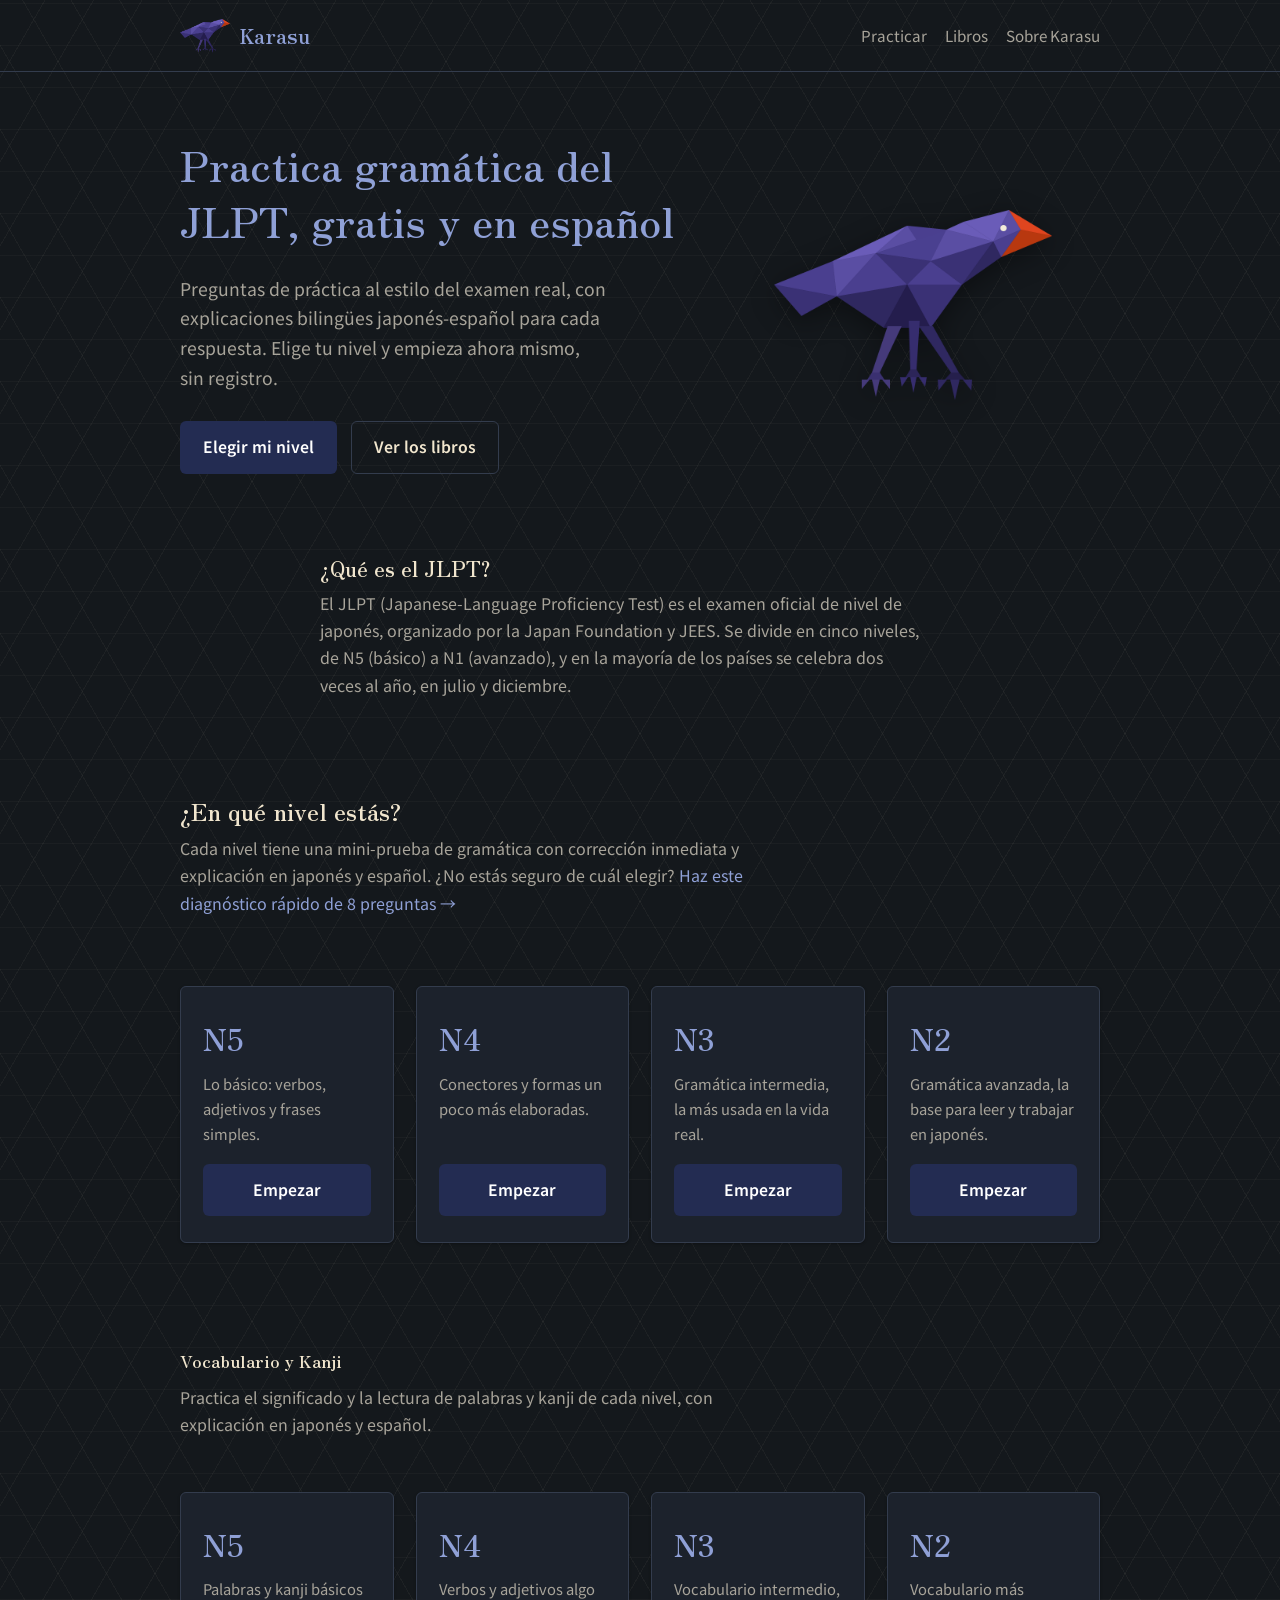
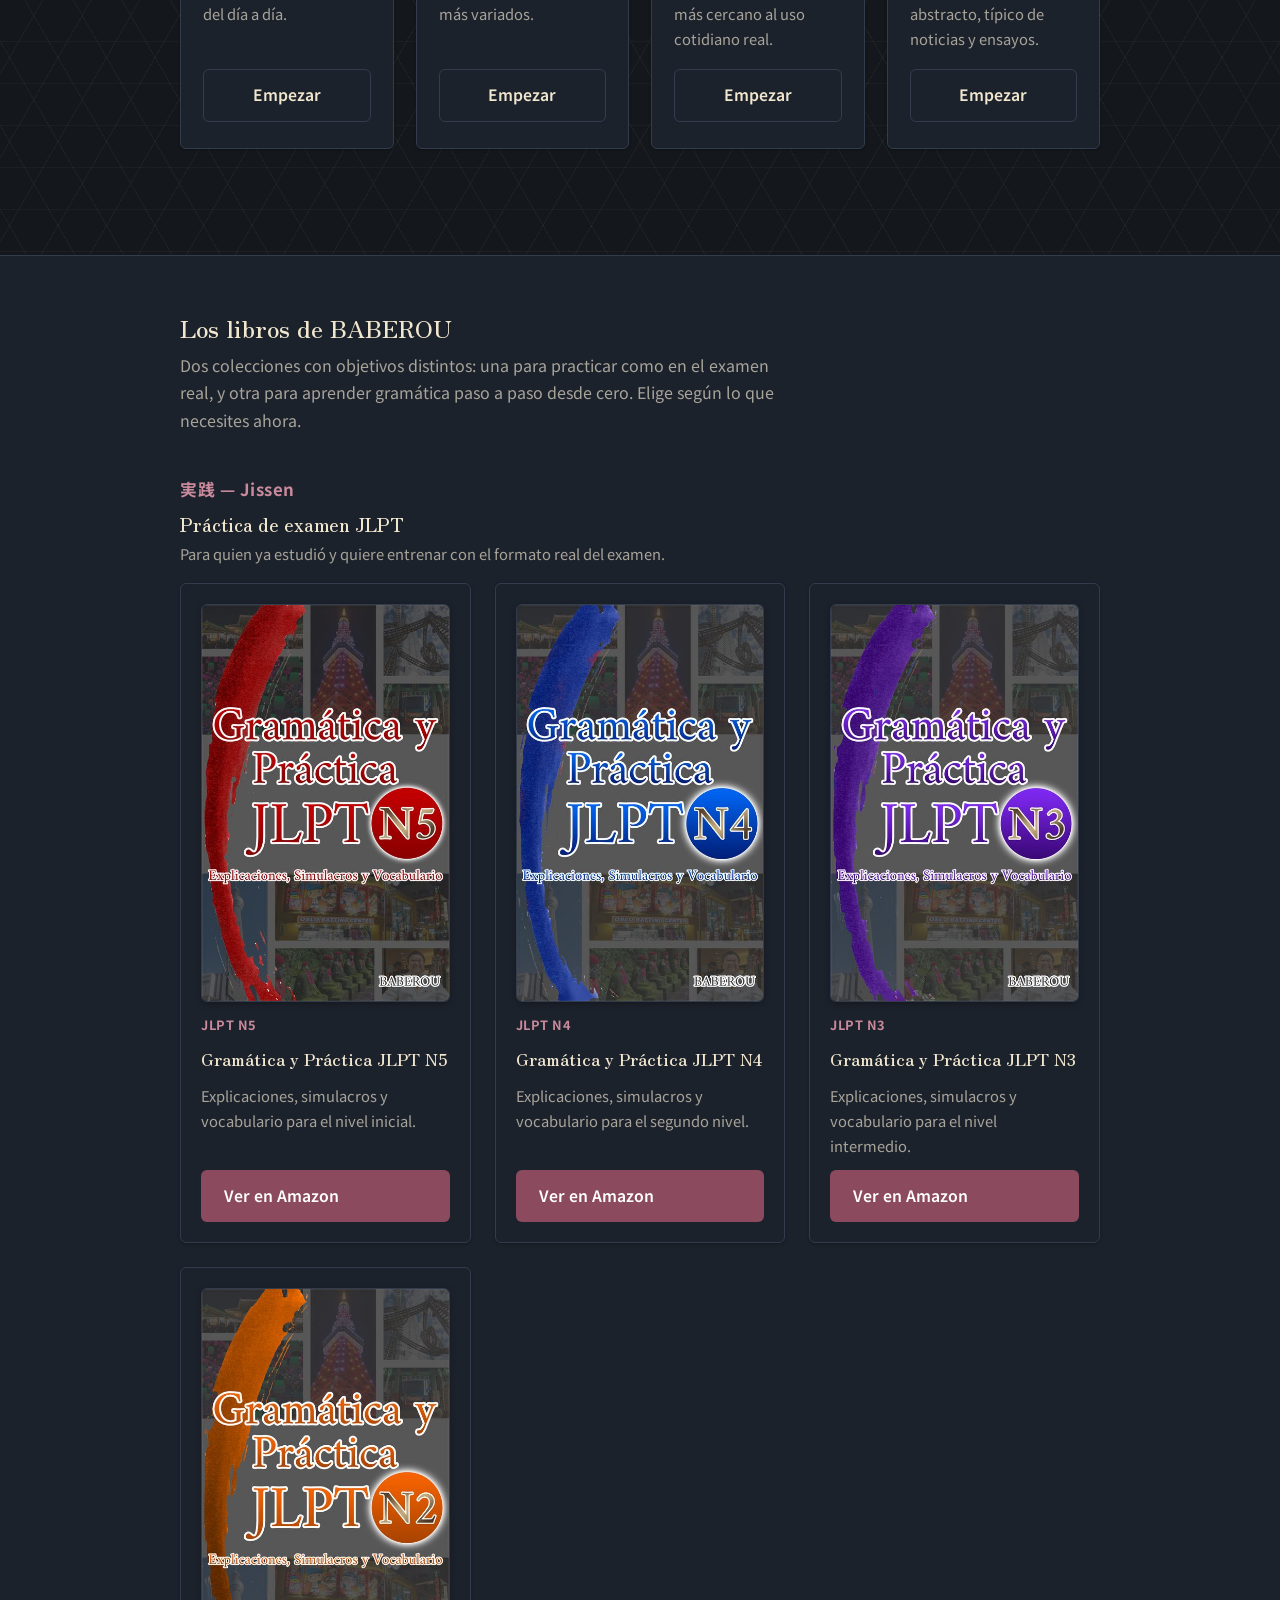
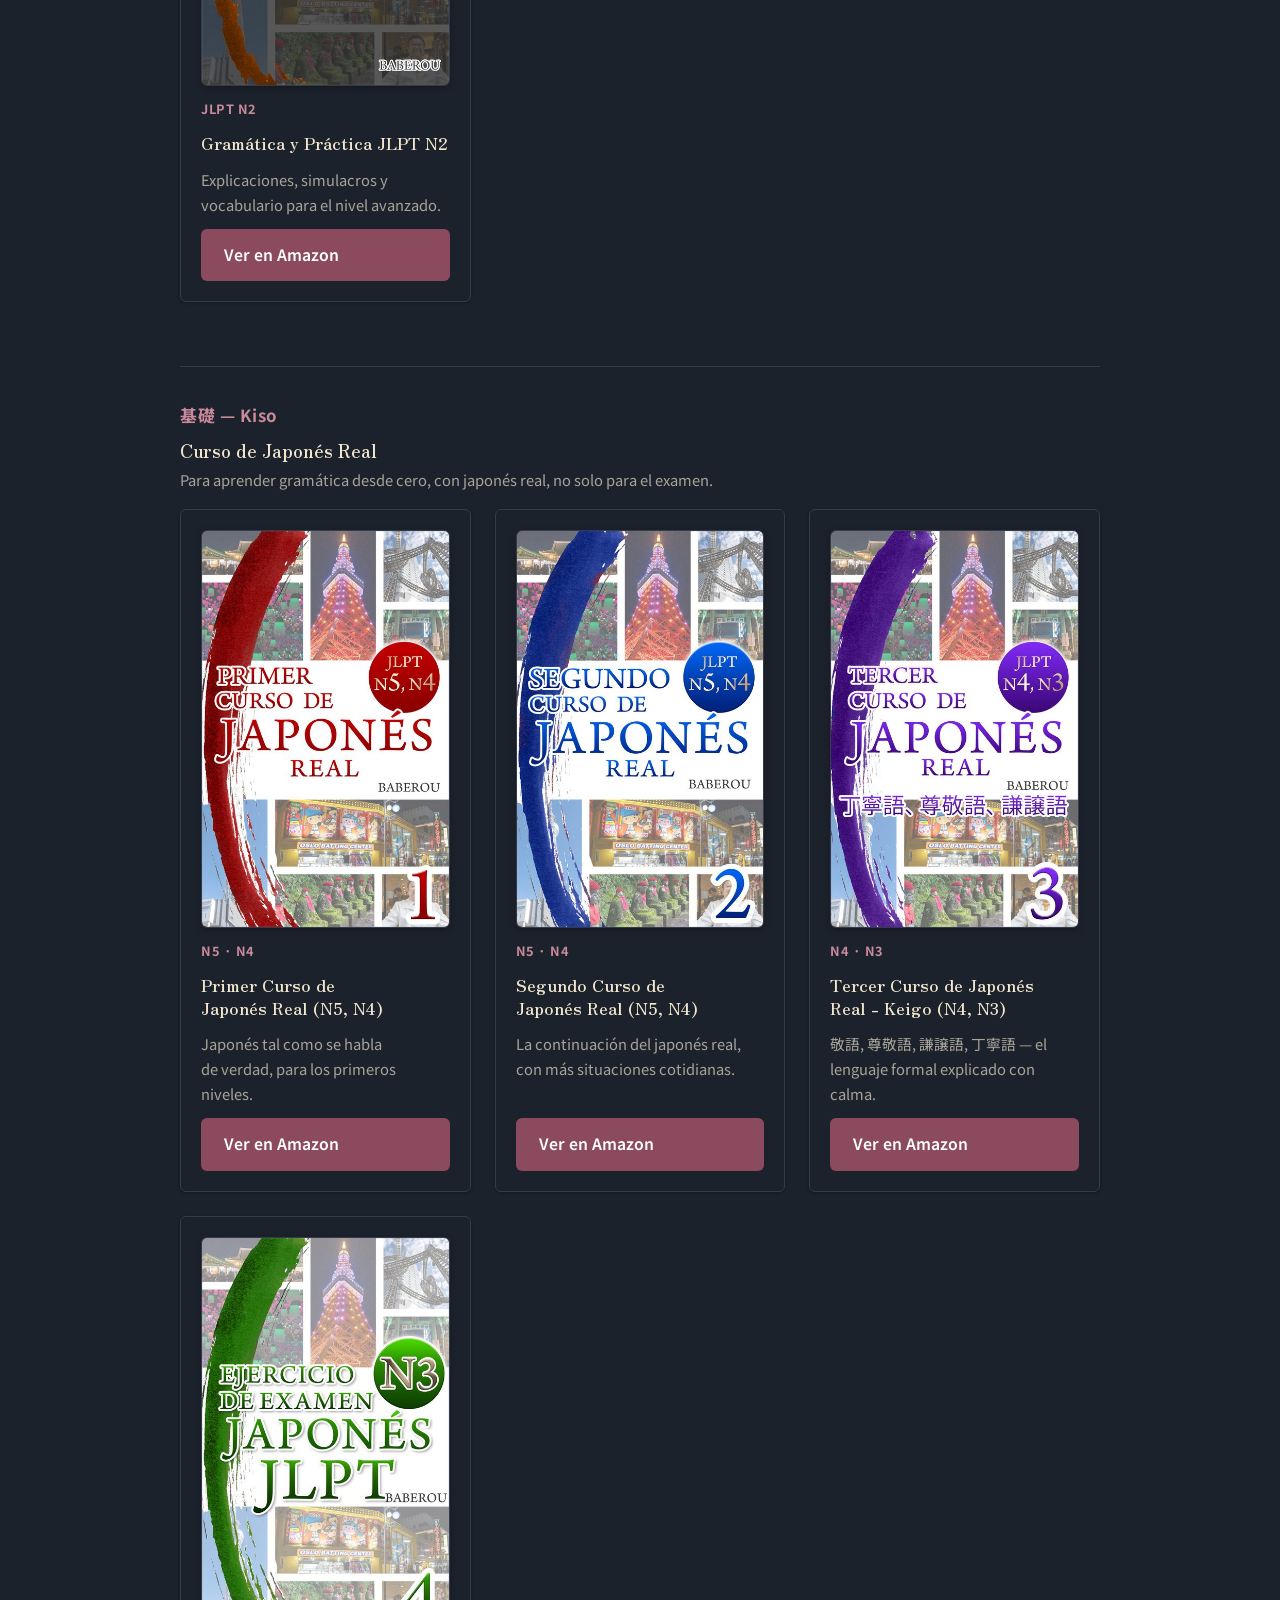
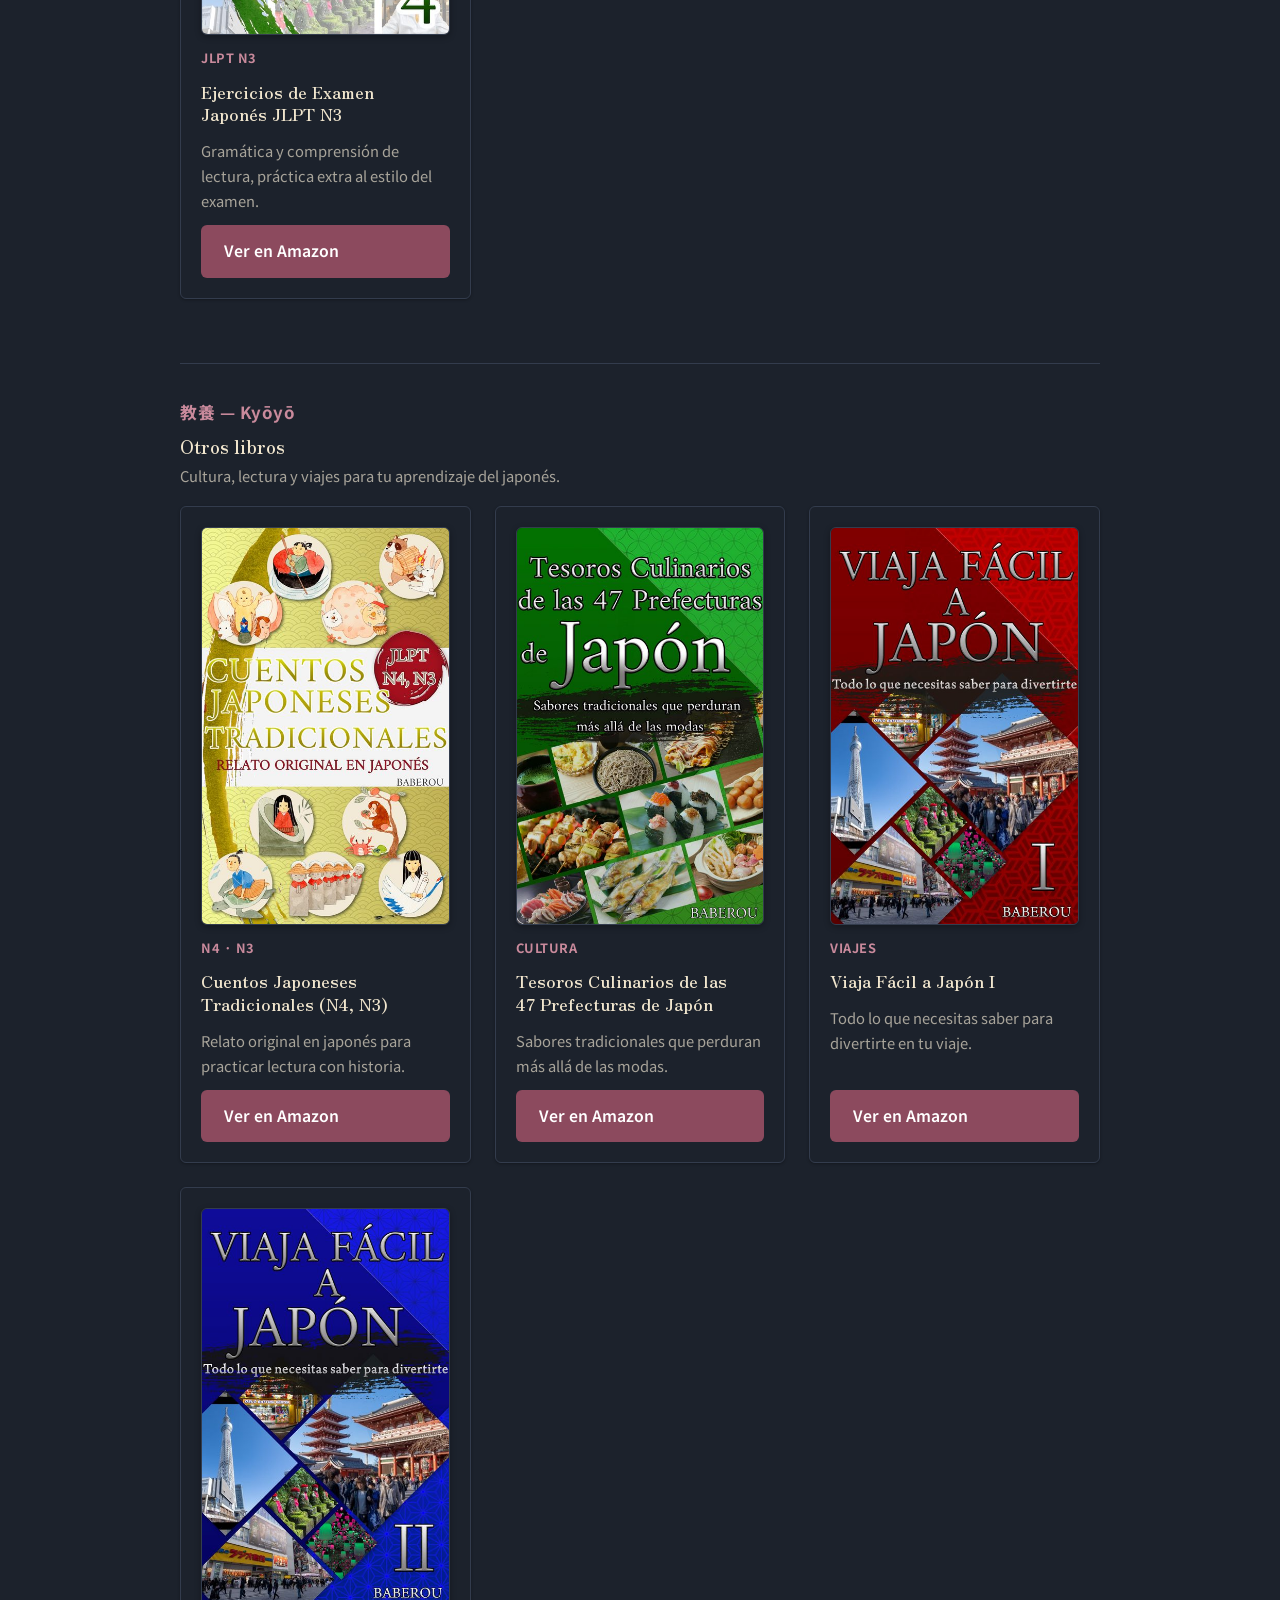
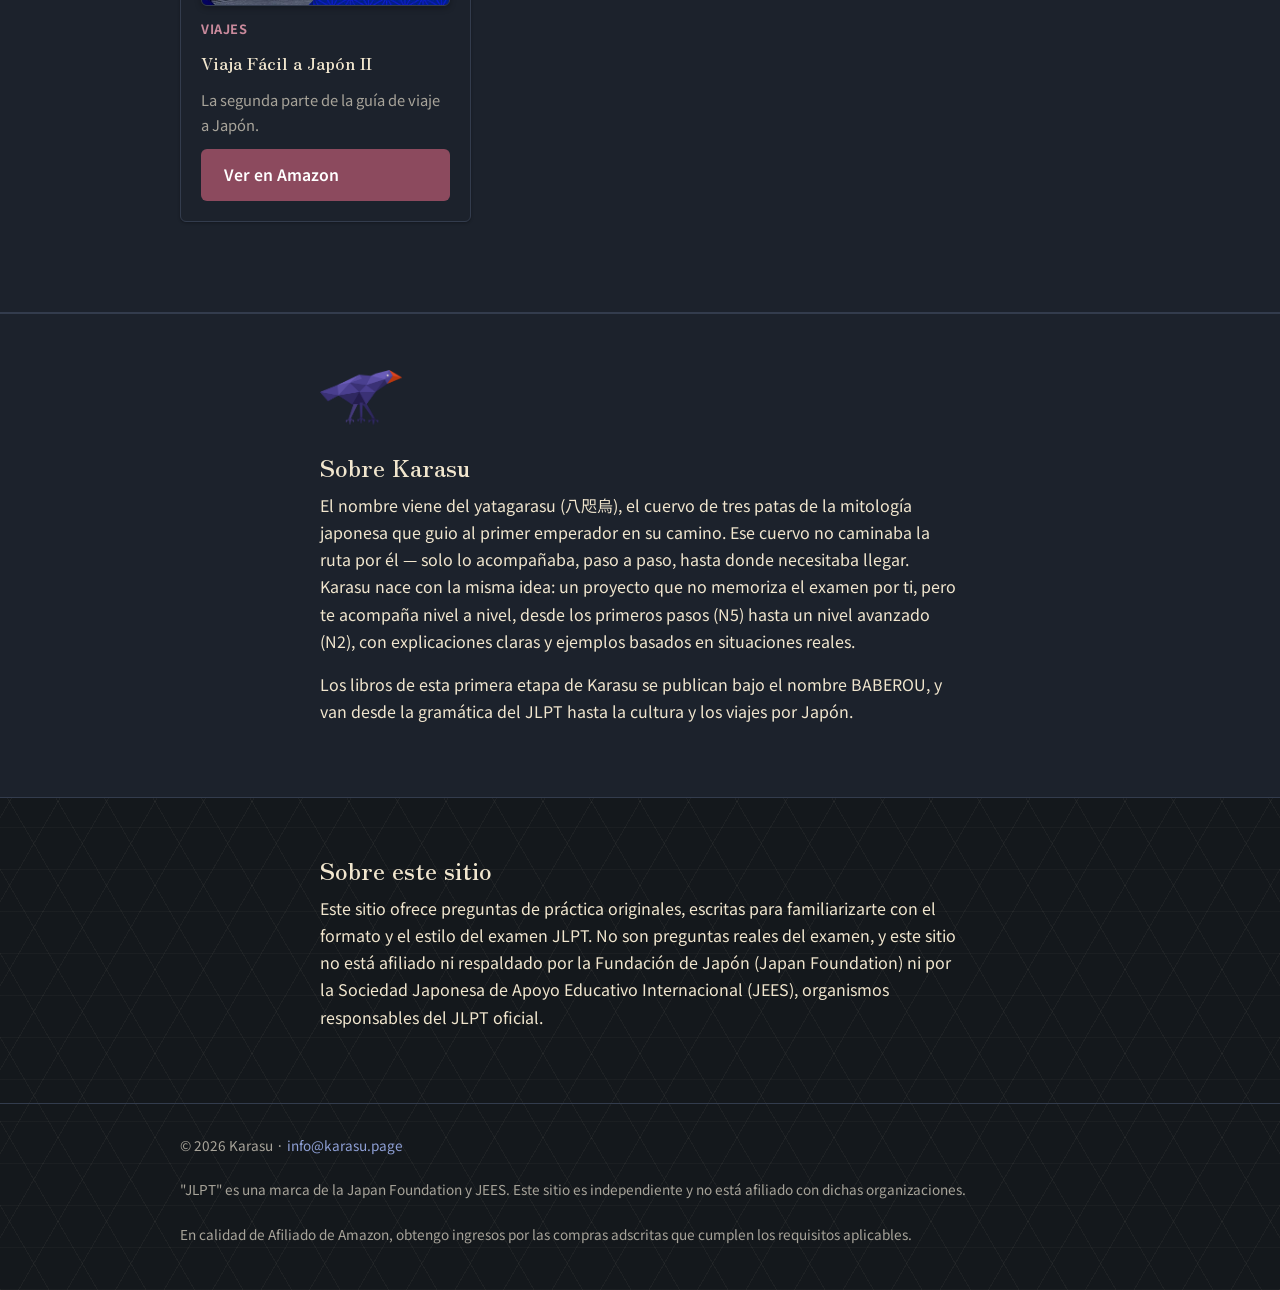
==== index.html @ 285ce7ae "Amazonアソシエイトの開示文をフッターに追加 Amazon Afiliados（スペイン）の運営規約で必須とされている、正式な 開示文言をそのままトップページ・クイズページのフッターに掲載。 実際" ====
<!DOCTYPE html>
<html lang="es">
<head>
<meta charset="UTF-8" />
<meta name="viewport" content="width=device-width, initial-scale=1.0" />
<title>Karasu — Practica JLPT en español</title>
<link rel="icon" type="image/png" href="assets/favicon.png" />
<link rel="apple-touch-icon" href="assets/apple-touch-icon.png" />
<link rel="manifest" href="site.webmanifest" />
<meta name="theme-color" content="#14181c" />
<meta name="description" content="Practica gratis para el JLPT N5, N4, N3 y N2 en español, con explicaciones bilingües japonés-español, y descubre los libros de gramática de BABEROU." />
<link rel="preconnect" href="https://fonts.googleapis.com" />
<link rel="preconnect" href="https://fonts.gstatic.com" crossorigin />
<link href="https://fonts.googleapis.com/css2?family=Zen+Old+Mincho:wght@600;700&family=Noto+Sans+JP:wght@400;500;700&display=swap" rel="stylesheet" />
<link rel="stylesheet" href="css/style.css" />
<link rel="canonical" href="https://karasu.page/" />

<!-- SNSでシェアされた時のプレビュー（OGP）。 -->
<meta property="og:type" content="website" />
<meta property="og:locale" content="es_ES" />
<meta property="og:title" content="Karasu — Practica gramática del JLPT gratis" />
<meta property="og:description" content="Preguntas de práctica del JLPT N5, N4, N3 y N2 en español, con explicaciones bilingües japonés-español." />
<meta property="og:image" content="https://karasu.page/assets/og-image.jpg" />
<meta property="og:url" content="https://karasu.page/" />
<meta name="twitter:card" content="summary_large_image" />
<meta name="twitter:title" content="Karasu — Practica gramática del JLPT gratis" />
<meta name="twitter:description" content="Preguntas de práctica del JLPT N5, N4, N3 y N2 en español, con explicaciones bilingües japonés-español." />
<meta name="twitter:image" content="https://karasu.page/assets/og-image.jpg" />

<!-- 構造化データ（JSON-LD） -->
<script type="application/ld+json">
{
  "@context": "https://schema.org",
  "@type": "WebSite",
  "name": "Karasu",
  "url": "https://karasu.page/",
  "description": "Practica gratis para el JLPT N5, N4, N3 y N2 en español, con explicaciones bilingües japonés-español."
}
</script>
<script type="application/ld+json">
{
  "@context": "https://schema.org",
  "@type": "FAQPage",
  "mainEntity": [
    {
      "@type": "Question",
      "name": "¿Qué es el JLPT?",
      "acceptedAnswer": {
        "@type": "Answer",
        "text": "El JLPT (Japanese-Language Proficiency Test) es el examen oficial de nivel de japonés, organizado por la Japan Foundation y JEES. Se divide en cinco niveles, de N5 (básico) a N1 (avanzado), y en la mayoría de los países se celebra dos veces al año, en julio y diciembre."
      }
    }
  ]
}
</script>
</head>
<body>

<noscript>
  <div style="background: var(--color-accent-soft); color: var(--color-ink); text-align: center; padding: 14px 20px;">
    Este sitio necesita JavaScript activado para mostrar los títulos de los libros, los enlaces a Amazon y las preguntas de práctica correctamente.
  </div>
</noscript>

<header class="site-header">
  <div class="wrap">
    <a class="brand" href="/">
      <img src="assets/logo.png" alt="" class="brand-logo" width="1420" height="968" />
      Karasu
    </a>
    <nav class="site-nav">
      <a href="#niveles">Practicar</a>
      <a href="#libros">Libros</a>
      <a href="#baberou">Sobre Karasu</a>
    </nav>
  </div>
</header>

<section class="hero">
  <div class="wrap hero-grid">
    <div class="hero-text">
      <h1>Practica gramática del JLPT, gratis y en español</h1>
      <p class="lead">
        Preguntas de práctica al estilo del examen real, con explicaciones
        bilingües japonés-español para cada respuesta. Elige tu nivel y
        empieza ahora mismo, sin registro.
      </p>
      <div class="hero-actions">
        <a class="btn btn-primary" href="#niveles">Elegir mi nivel</a>
        <a class="btn btn-outline" href="#libros">Ver los libros</a>
      </div>
    </div>
    <div class="hero-art">
      <img src="assets/logo.png" alt="Karasu" class="hero-logo" width="1420" height="968" />
    </div>
  </div>
</section>

<section id="jlpt-info" style="padding-block: 32px 40px;">
  <div class="wrap" style="max-width: 680px;">
    <h2 class="section-title" style="font-size: 1.3rem;">¿Qué es el JLPT?</h2>
    <p class="section-sub" style="margin-bottom: 0;">
      El JLPT (Japanese-Language Proficiency Test) es el examen oficial de
      nivel de japonés, organizado por la Japan Foundation y JEES. Se
      divide en cinco niveles, de N5 (básico) a N1 (avanzado), y en la
      mayoría de los países se celebra dos veces al año, en julio y
      diciembre.
    </p>
  </div>
</section>

<section id="niveles">
  <div class="wrap">
    <h2 class="section-title">¿En qué nivel estás?</h2>
    <p class="section-sub">
      Cada nivel tiene una mini-prueba de gramática con corrección
      inmediata y explicación en japonés y español.
      ¿No estás seguro de cuál elegir?
      <a href="/quiz?placement=1">Haz este diagnóstico rápido de 8 preguntas →</a>
    </p>
    <div class="level-grid">
      <div class="level-card">
        <span class="level-tag">N5</span>
        <p>Lo básico: verbos, adjetivos y frases simples.</p>
        <p class="level-best" data-level-best="n5" hidden></p>
        <a class="btn btn-primary btn-block" href="/quiz?level=n5">Empezar</a>
      </div>
      <div class="level-card">
        <span class="level-tag">N4</span>
        <p>Conectores y formas un poco más elaboradas.</p>
        <p class="level-best" data-level-best="n4" hidden></p>
        <a class="btn btn-primary btn-block" href="/quiz?level=n4">Empezar</a>
      </div>
      <div class="level-card">
        <span class="level-tag">N3</span>
        <p>Gramática intermedia, la más usada en la vida real.</p>
        <p class="level-best" data-level-best="n3" hidden></p>
        <a class="btn btn-primary btn-block" href="/quiz?level=n3">Empezar</a>
      </div>
      <div class="level-card">
        <span class="level-tag">N2</span>
        <p>Gramática avanzada, la base para leer y trabajar en japonés.</p>
        <p class="level-best" data-level-best="n2" hidden></p>
        <a class="btn btn-primary btn-block" href="/quiz?level=n2">Empezar</a>
      </div>
    </div>

    <h3 style="margin-top: 56px; font-size: 1.1rem;">Vocabulario y Kanji</h3>
    <p class="section-sub" style="margin-bottom: 1.6em;">
      Practica el significado y la lectura de palabras y kanji de cada
      nivel, con explicación en japonés y español.
    </p>
    <div class="level-grid">
      <div class="level-card">
        <span class="level-tag">N5</span>
        <p>Palabras y kanji básicos del día a día.</p>
        <p class="level-best" data-level-best="n5-vocab" hidden></p>
        <a class="btn btn-outline btn-block" href="/quiz?level=n5&type=vocab">Empezar</a>
      </div>
      <div class="level-card">
        <span class="level-tag">N4</span>
        <p>Verbos y adjetivos algo más variados.</p>
        <p class="level-best" data-level-best="n4-vocab" hidden></p>
        <a class="btn btn-outline btn-block" href="/quiz?level=n4&type=vocab">Empezar</a>
      </div>
      <div class="level-card">
        <span class="level-tag">N3</span>
        <p>Vocabulario intermedio, más cercano al uso cotidiano real.</p>
        <p class="level-best" data-level-best="n3-vocab" hidden></p>
        <a class="btn btn-outline btn-block" href="/quiz?level=n3&type=vocab">Empezar</a>
      </div>
      <div class="level-card">
        <span class="level-tag">N2</span>
        <p>Vocabulario más abstracto, típico de noticias y ensayos.</p>
        <p class="level-best" data-level-best="n2-vocab" hidden></p>
        <a class="btn btn-outline btn-block" href="/quiz?level=n2&type=vocab">Empezar</a>
      </div>
    </div>
  </div>
</section>

<section id="libros" style="background: var(--color-surface); border-top: 1px solid var(--color-border); border-bottom: 1px solid var(--color-border);">
  <div class="wrap">
    <h2 class="section-title">Los libros de BABEROU</h2>
    <p class="section-sub">
      Dos colecciones con objetivos distintos: una para practicar como en
      el examen real, y otra para aprender gramática paso a paso desde
      cero. Elige según lo que necesites ahora.
    </p>

    <div class="book-category">
      <span class="book-category-eyebrow"><span lang="ja">実践</span> — Jissen</span>
      <h3 class="book-category-title">Práctica de examen JLPT</h3>
      <p class="book-category-sub">
        Para quien ya estudió y quiere entrenar con el formato real del
        examen.
      </p>
      <div class="book-grid">

        <article class="book-card">
          <img class="book-cover" loading="lazy" src="assets/covers/n5.jpg" alt="" />
          <span class="book-level">JLPT N5</span>
          <h3 data-book-title="n5"></h3>
          <p>Explicaciones, simulacros y vocabulario para el nivel inicial.</p>
          <a class="btn btn-accent" data-book="n5" href="#">Ver en Amazon</a>
        </article>

        <article class="book-card">
          <img class="book-cover" loading="lazy" src="assets/covers/n4.jpg" alt="" />
          <span class="book-level">JLPT N4</span>
          <h3 data-book-title="n4"></h3>
          <p>Explicaciones, simulacros y vocabulario para el segundo nivel.</p>
          <a class="btn btn-accent" data-book="n4" href="#">Ver en Amazon</a>
        </article>

        <article class="book-card">
          <img class="book-cover" loading="lazy" src="assets/covers/n3.jpg" alt="" />
          <span class="book-level">JLPT N3</span>
          <h3 data-book-title="n3"></h3>
          <p>Explicaciones, simulacros y vocabulario para el nivel intermedio.</p>
          <a class="btn btn-accent" data-book="n3" href="#">Ver en Amazon</a>
        </article>

        <article class="book-card">
          <img class="book-cover" loading="lazy" src="assets/covers/n2.jpg" alt="" />
          <span class="book-level">JLPT N2</span>
          <h3 data-book-title="n2"></h3>
          <p>Explicaciones, simulacros y vocabulario para el nivel avanzado.</p>
          <a class="btn btn-accent" data-book="n2" href="#">Ver en Amazon</a>
        </article>

      </div>
    </div>

    <div class="book-category">
      <span class="book-category-eyebrow"><span lang="ja">基礎</span> — Kiso</span>
      <h3 class="book-category-title">Curso de Japonés Real</h3>
      <p class="book-category-sub">
        Para aprender gramática desde cero, con japonés real, no&nbsp;solo
        para el examen.
      </p>
      <div class="book-grid">

        <article class="book-card">
          <img class="book-cover" loading="lazy" src="assets/covers/curso1.jpg" alt="" />
          <span class="book-level">N5 · N4</span>
          <h3 data-book-title="curso1"></h3>
          <p>Japonés tal&nbsp;como se habla de&nbsp;verdad, para los primeros niveles.</p>
          <a class="btn btn-accent" data-book="curso1" href="#">Ver en Amazon</a>
        </article>

        <article class="book-card">
          <img class="book-cover" loading="lazy" src="assets/covers/curso2.jpg" alt="" />
          <span class="book-level">N5 · N4</span>
          <h3 data-book-title="curso2"></h3>
          <p>La continuación del japonés real, con más situaciones cotidianas.</p>
          <a class="btn btn-accent" data-book="curso2" href="#">Ver en Amazon</a>
        </article>

        <article class="book-card">
          <img class="book-cover" loading="lazy" src="assets/covers/curso3.jpg" alt="" />
          <span class="book-level">N4 · N3</span>
          <h3 data-book-title="curso3"></h3>
          <p><span lang="ja">敬語, 尊敬語, 謙譲語, 丁寧語</span> — el lenguaje formal explicado con calma.</p>
          <a class="btn btn-accent" data-book="curso3" href="#">Ver en Amazon</a>
        </article>

        <article class="book-card">
          <img class="book-cover" loading="lazy" src="assets/covers/ejercicios_n3.jpg" alt="" />
          <span class="book-level">JLPT N3</span>
          <h3 data-book-title="ejercicios_n3"></h3>
          <p>Gramática y comprensión de lectura, práctica extra al estilo del examen.</p>
          <a class="btn btn-accent" data-book="ejercicios_n3" href="#">Ver en Amazon</a>
        </article>

      </div>
    </div>

    <div class="book-category">
      <span class="book-category-eyebrow"><span lang="ja">教養</span> — Kyōyō</span>
      <h3 class="book-category-title">Otros libros</h3>
      <p class="book-category-sub">
        Cultura, lectura y viajes para tu aprendizaje del japonés.
      </p>
      <div class="book-grid">

        <article class="book-card">
          <img class="book-cover" loading="lazy" src="assets/covers/cuentos.jpg" alt="" />
          <span class="book-level">N4 · N3</span>
          <h3 data-book-title="cuentos"></h3>
          <p>Relato original en japonés para practicar lectura con historia.</p>
          <a class="btn btn-accent" data-book="cuentos" href="#">Ver en Amazon</a>
        </article>

        <article class="book-card">
          <img class="book-cover" loading="lazy" src="assets/covers/culinaria.jpg" alt="" />
          <span class="book-level">Cultura</span>
          <h3 data-book-title="culinaria"></h3>
          <p>Sabores tradicionales que perduran más&nbsp;allá&nbsp;de las modas.</p>
          <a class="btn btn-accent" data-book="culinaria" href="#">Ver en Amazon</a>
        </article>

        <article class="book-card">
          <img class="book-cover" loading="lazy" src="assets/covers/viaja1.jpg" alt="" />
          <span class="book-level">Viajes</span>
          <h3 data-book-title="viaja1"></h3>
          <p>Todo lo que necesitas saber para divertirte en tu viaje.</p>
          <a class="btn btn-accent" data-book="viaja1" href="#">Ver en Amazon</a>
        </article>

        <article class="book-card">
          <img class="book-cover" loading="lazy" src="assets/covers/viaja2.jpg" alt="" />
          <span class="book-level">Viajes</span>
          <h3 data-book-title="viaja2"></h3>
          <p>La segunda parte de la guía de viaje a Japón.</p>
          <a class="btn btn-accent" data-book="viaja2" href="#">Ver en Amazon</a>
        </article>

      </div>
    </div>

  </div>
</section>

<section id="baberou" style="background: var(--color-surface); border-top: 1px solid var(--color-border); border-bottom: 1px solid var(--color-border);">
  <div class="wrap" style="max-width: 680px;">
    <img src="assets/logo.png" alt="" width="1420" height="968" style="height: 56px; width: auto; margin-bottom: 18px;" />
    <h2 class="section-title">Sobre Karasu</h2>
    <p>
      El nombre viene del yatagarasu (<span lang="ja">八咫烏</span>), el cuervo de tres patas de
      la mitología japonesa que guio al primer emperador en su camino.
      Ese cuervo no caminaba la ruta por él — solo lo acompañaba, paso a
      paso, hasta donde necesitaba llegar. Karasu nace con la misma idea:
      un proyecto que no memoriza el examen por ti, pero te acompaña
      nivel a nivel, desde los primeros pasos (N5) hasta un nivel
      avanzado (N2), con explicaciones claras y ejemplos basados en
      situaciones reales.
    </p>
    <p>
      Los libros de esta primera etapa de Karasu se publican bajo el
      nombre BABEROU, y van desde la gramática del JLPT hasta la
      cultura y los viajes por Japón.
    </p>
  </div>
</section>

<section id="sobre">
  <div class="wrap" style="max-width: 680px;">
    <h2 class="section-title">Sobre este sitio</h2>
    <p>
      Este sitio ofrece preguntas de práctica originales, escritas para
      familiarizarte con el formato y el estilo del examen JLPT. No son
      preguntas reales del examen, y este sitio no está afiliado ni
      respaldado por la Fundación de Japón (Japan Foundation) ni por la
      Sociedad Japonesa de Apoyo Educativo Internacional (JEES), organismos
      responsables del JLPT oficial.
    </p>
  </div>
</section>

<footer class="site-footer">
  <div class="wrap">
    <p>© <span id="year"></span> Karasu · <a href="mailto:info@karasu.page">info@karasu.page</a></p>
    <p>
      "JLPT" es una marca de la Japan Foundation y JEES. Este sitio es
      independiente y no está afiliado con dichas organizaciones.
    </p>
    <p>
      En calidad de Afiliado de Amazon, obtengo ingresos por las compras
      adscritas que cumplen los requisitos aplicables.
    </p>
  </div>
</footer>

<script src="js/amazon-links.js"></script>
<script src="js/progress.js"></script>
<script>
  document.getElementById("year").textContent = new Date().getFullYear();
</script>
<!-- Cloudflare Web Analytics -->
<script type="module" src="https://static.cloudflareinsights.com/beacon.min.js" data-cf-beacon='{"token": "62372531ec18437da19a956475157b62"}'></script>
<!-- End Cloudflare Web Analytics -->
</body>
</html>
---- css/style.css ----
/* ==========================================================================
   トークン（色・フォント・余白）
   ここの値を変えるだけで、サイト全体の見た目を調整できます。
   ========================================================================== */
/*
 * 配色のテーマ：日本の伝統色
 * 「暗い背景＋鮮やかな一色」というAI生成デザインでよくあるパターンを
 * 避けるため、実在する日本の伝統色の色調をそのまま使う。
 * - 鴉羽色（からすばいろ）：カラスの羽のような、緑や紫の光沢を帯びた黒 → 背景
 * - 勝色（かちいろ）：藍染めの中でも特に濃く、武士に好まれた深い紺色 → 構造色
 * - 蘇葉色／紫蘇色（しそいろ）：紫蘇の葉のような、渋みのある赤紫 → アクセント
 * - 生成り色（きなりいろ）：染めていない木綿のような、自然な生成りの白 → 文字色
 * 派手な単色のポップではなく、渋く落ち着いたトーン同士の組み合わせにする。
 */
:root {
  --color-ink: #f1e6ce;
  --color-ink-soft: #a8a49a;
  --color-bg: #14181c;
  --color-surface: #1c222c;
  --color-surface-soft: #232a38;
  --color-border: #333c4d;
  --color-primary: #8fa0d6;
  --color-primary-soft: #aab8e0;
  --color-primary-strong: #232c52;
  --color-accent: #c98a9c;
  --color-accent-soft: #3a2530;
  --color-accent-strong: #8c4a5e;
  --color-success: #5ecf8f;
  --color-success-bg: #123424;
  --color-danger: #ef7a68;
  --color-danger-bg: #38201c;

  --font-display: "Zen Old Mincho", "Noto Serif JP", serif;
  --font-body: "Noto Sans JP", -apple-system, BlinkMacSystemFont, "Segoe UI",
    Helvetica, Arial, sans-serif;

  /* 角丸を大きくして影で浮かせる「モダンSaaS」風のカードにせず、
     和紙・本のページのような、フラットで角の締まった質感にする。 */
  --radius: 6px;
  --shadow-card: 0 1px 3px rgba(0, 0, 0, 0.3);
  --max-width: 960px;
}

* {
  box-sizing: border-box;
}

body {
  margin: 0;
  background-color: var(--color-bg);
  /* 麻の葉（あさのは）模様：3方向の平行線を重ねて三角形の格子を作る、
     和柄の中でも代表的な幾何学模様。ごく薄く入れて、単色のっぺりした
     背景にならないようにする。 */
  background-image:
    repeating-linear-gradient(60deg, rgba(241, 230, 206, 0.045) 0 1px, transparent 1px 42px),
    repeating-linear-gradient(-60deg, rgba(241, 230, 206, 0.045) 0 1px, transparent 1px 42px),
    repeating-linear-gradient(0deg, rgba(241, 230, 206, 0.03) 0 1px, transparent 1px 42px);
  color: var(--color-ink);
  font-family: var(--font-body);
  line-height: 1.7;
  -webkit-font-smoothing: antialiased;
}

h1, h2, h3 {
  font-family: var(--font-display);
  font-weight: 600;
  line-height: 1.35;
  text-wrap: balance;
  margin: 0 0 0.6em;
}

p {
  margin: 0 0 1em;
}

a {
  color: var(--color-primary);
  text-decoration: none;
}
a:hover {
  text-decoration: underline;
}

img {
  max-width: 100%;
}

.wrap {
  max-width: var(--max-width);
  margin: 0 auto;
  padding: 0 20px;
}

/* ----- ヘッダー ----- */
.site-header {
  border-bottom: 1px solid var(--color-border);
  padding-block: 18px;
}
.site-header .wrap {
  display: flex;
  align-items: center;
  justify-content: space-between;
  gap: 16px;
  flex-wrap: wrap;
}
.brand {
  display: inline-flex;
  align-items: center;
  gap: 10px;
  font-family: var(--font-display);
  font-size: 1.3rem;
  font-weight: 700;
  color: var(--color-primary);
}
.brand-logo {
  height: 34px;
  width: auto;
  display: block;
}
.site-nav {
  display: flex;
  gap: 18px;
  flex-wrap: wrap;
  font-size: 0.95rem;
}
.site-nav a {
  color: var(--color-ink-soft);
}

/* ----- ヒーロー ----- */
.hero {
  padding-block: 64px 48px;
}
.hero-grid {
  display: grid;
  grid-template-columns: 1.15fr 0.85fr;
  align-items: center;
  gap: 40px;
}
.hero-text {
  min-width: 0;
}
.hero-art {
  display: flex;
  justify-content: center;
}
.hero-logo {
  height: 190px;
  width: auto;
  filter: drop-shadow(0 6px 14px rgba(0, 0, 0, 0.4));
}
.hero h1 {
  font-size: clamp(1.8rem, 4vw, 2.6rem);
  color: var(--color-primary);
}
.hero p.lead {
  font-size: 1.1rem;
  color: var(--color-ink-soft);
  max-width: 480px;
  margin: 0 0 1.6em;
  text-wrap: pretty;
}
.hero-actions {
  display: flex;
  gap: 14px;
  justify-content: flex-start;
  flex-wrap: wrap;
}
@media (max-width: 760px) {
  .hero-grid {
    grid-template-columns: 1fr;
  }
  .hero-art {
    order: -1;
  }
  .hero-logo {
    height: 140px;
  }
}

/* ----- ボタン ----- */
.btn {
  display: inline-flex;
  align-items: center;
  gap: 8px;
  padding: 12px 22px;
  border-radius: var(--radius);
  font-weight: 600;
  font-size: 0.98rem;
  border: 1px solid transparent;
  cursor: pointer;
  transition: transform 0.15s ease, box-shadow 0.15s ease;
}
.btn:hover {
  text-decoration: none;
  transform: translateY(-1px);
}
.btn-primary {
  background: var(--color-primary-strong);
  color: #fff;
}
.btn-primary:hover {
  box-shadow: 0 6px 16px rgba(35, 44, 82, 0.35);
}
.btn-accent {
  background: var(--color-accent-strong);
  color: #fff;
}
.btn-accent:hover {
  box-shadow: 0 6px 16px rgba(140, 74, 94, 0.35);
}
.btn-outline {
  background: transparent;
  border-color: var(--color-border);
  color: var(--color-ink);
}
.btn-block {
  width: 100%;
  justify-content: center;
}
.btn:disabled {
  opacity: 0.5;
  cursor: not-allowed;
  transform: none;
}

/* ----- レベルカード ----- */
.level-grid {
  display: grid;
  grid-template-columns: repeat(auto-fit, minmax(200px, 1fr));
  gap: 22px;
  padding-block: 28px 50px;
}
.level-card {
  background: var(--color-surface);
  border: 1px solid var(--color-border);
  border-radius: var(--radius);
  box-shadow: var(--shadow-card);
  padding: 26px 22px;
  text-align: left;
  transition: transform 0.15s ease, box-shadow 0.15s ease;
  display: flex;
  flex-direction: column;
  height: 100%;
}
.level-card .btn {
  margin-top: auto;
}
.level-card:hover {
  transform: translateY(-3px);
  box-shadow: 0 8px 22px rgba(28, 35, 51, 0.12);
}
.level-card .level-tag {
  display: inline-block;
  font-family: var(--font-display);
  font-size: 1.9rem;
  font-weight: 700;
  color: var(--color-primary);
  margin-bottom: 6px;
}
.level-card p {
  color: var(--color-ink-soft);
  font-size: 0.92rem;
  margin-bottom: 1.2em;
}
.level-card .level-best {
  color: var(--color-accent);
  font-weight: 700;
  font-size: 0.85rem;
  margin-bottom: 1em;
}

/* ----- セクション ----- */
section {
  padding-block: 56px;
}
.section-title {
  text-align: left;
  margin-bottom: 8px;
}
.section-sub {
  text-align: left;
  color: var(--color-ink-soft);
  max-width: 600px;
  margin: 0 0 2.6em;
  text-wrap: pretty;
}

/* ----- 本のカテゴリー分け ----- */
.book-category {
  margin-top: 64px;
  margin-bottom: 34px;
  padding-top: 34px;
  border-top: 1px solid var(--color-border);
}
.book-category:first-of-type {
  margin-top: 28px;
  padding-top: 0;
  border-top: none;
}
.book-category-eyebrow {
  display: block;
  font-family: var(--font-body);
  font-size: 1.05rem;
  font-weight: 700;
  letter-spacing: 0.03em;
  color: var(--color-accent);
  margin-bottom: 8px;
}
.book-category-title {
  font-size: 1.15rem;
  margin-bottom: 4px;
}
.book-category-sub {
  color: var(--color-ink-soft);
  font-size: 0.92rem;
  max-width: 780px;
  margin-bottom: 1.2em;
  text-wrap: pretty;
}

/* ----- 本の紹介カード ----- */
.book-grid {
  display: grid;
  grid-template-columns: repeat(auto-fit, minmax(220px, 1fr));
  gap: 24px;
}
.book-card {
  background: var(--color-surface);
  border: 1px solid var(--color-border);
  border-radius: var(--radius);
  padding: 20px;
  box-shadow: var(--shadow-card);
  display: flex;
  flex-direction: column;
  gap: 12px;
}
.book-cover {
  width: 100%;
  aspect-ratio: 5 / 8;
  object-fit: cover;
  border-radius: var(--radius);
  border: 1px solid var(--color-border);
  box-shadow: 0 2px 6px rgba(0, 0, 0, 0.3);
}
.book-card h3 {
  font-size: 1.05rem;
  font-weight: 700;
  color: var(--color-ink);
  margin-bottom: 0;
}
.book-card p {
  font-weight: 400;
  color: var(--color-ink-soft);
  font-size: 0.92rem;
  margin-bottom: 0;
}
.book-card .book-level {
  font-size: 0.8rem;
  letter-spacing: 0.04em;
  text-transform: uppercase;
  color: var(--color-accent);
  font-weight: 700;
}
.book-card .btn {
  margin-top: auto;
}

/* ----- クイズ ----- */
.quiz-shell {
  max-width: 680px;
  margin: 0 auto;
  padding-block: 30px 70px;
}
.quiz-progress {
  display: flex;
  align-items: center;
  gap: 12px;
  margin-bottom: 22px;
  color: var(--color-ink-soft);
  font-size: 0.9rem;
}
.quiz-progress .bar {
  flex: 1;
  height: 6px;
  border-radius: 999px;
  background: var(--color-border);
  overflow: hidden;
}
.quiz-progress .bar > span {
  display: block;
  height: 100%;
  background: var(--color-primary);
  transition: width 0.25s ease;
}
.question-card {
  background: var(--color-surface);
  border: 1px solid var(--color-border);
  border-radius: var(--radius);
  box-shadow: var(--shadow-card);
  padding: 28px 26px;
}
.question-card .grammar-tag {
  display: inline-block;
  font-size: 0.8rem;
  color: var(--color-primary-soft);
  border: 1px solid var(--color-border);
  border-radius: 999px;
  padding: 3px 12px;
  margin-bottom: 14px;
}
.question-text {
  font-size: 1.25rem;
  margin-bottom: 22px;
}
.choices {
  display: flex;
  flex-direction: column;
  gap: 10px;
  margin-bottom: 8px;
}
.choice-btn {
  text-align: left;
  padding: 13px 16px;
  border-radius: var(--radius);
  border: 1px solid var(--color-border);
  background: var(--color-surface-soft);
  color: var(--color-ink);
  font-size: 1.02rem;
  cursor: pointer;
  transition: border-color 0.15s ease, background 0.15s ease;
}
.choice-btn:hover:not(:disabled) {
  border-color: var(--color-primary-soft);
}
.choice-btn.is-correct {
  border-color: var(--color-success);
  background: var(--color-success-bg);
  color: var(--color-success);
  font-weight: 600;
}
.choice-btn.is-correct::after {
  content: " ✓";
  font-weight: 700;
}
.choice-btn.is-wrong {
  border-color: var(--color-danger);
  background: var(--color-danger-bg);
  color: var(--color-danger);
}
.choice-btn.is-wrong::after {
  content: " ✗";
  font-weight: 700;
}
.choice-btn:disabled {
  cursor: default;
}

.explanation-box {
  margin-top: 20px;
  padding: 18px 20px;
  border-radius: var(--radius);
  background: var(--color-accent-soft);
  display: none;
}
.explanation-box.is-visible {
  display: block;
}
.explanation-box .answer-sentence {
  font-size: 1.05rem;
  font-weight: 600;
  margin-bottom: 10px;
}
.explanation-box .answer-sentence .es {
  display: block;
  font-weight: 400;
  color: var(--color-ink-soft);
  font-size: 0.92rem;
  margin-top: 4px;
}
.explanation-box .explanation-es {
  font-size: 0.95rem;
  color: var(--color-ink);
}

.quiz-actions {
  display: flex;
  justify-content: flex-end;
  margin-top: 20px;
}

/* ----- 結果画面 ----- */
.result-card {
  text-align: center;
  padding: 40px 26px;
}
.result-score {
  font-family: var(--font-display);
  font-size: 3rem;
  color: var(--color-primary);
  margin-bottom: 6px;
}
.result-rank {
  display: inline-block;
  font-size: 0.85rem;
  font-weight: 700;
  letter-spacing: 0.03em;
  color: var(--color-accent);
  background: var(--color-accent-soft);
  border-radius: 999px;
  padding: 5px 16px;
  margin-bottom: 18px;
}
.result-card .cta {
  margin-top: 26px;
  padding-top: 26px;
  border-top: 1px solid var(--color-border);
}
/* hidden属性の要素を挟んでも正しく「2番目以降に表示されているcta」を
   判定できるよう、+ (直前の要素) ではなく ~ (それより前にある要素) を使う。
   diagnóstico・repasoモードのように一部のctaがhiddenになるケースがあるため。 */
.result-card .cta:not([hidden]) ~ .cta:not([hidden]) {
  margin-top: 16px;
  padding-top: 16px;
  border-top: none;
}

/* ----- フッター ----- */
.site-footer {
  border-top: 1px solid var(--color-border);
  padding-block: 30px;
  color: var(--color-ink-soft);
  font-size: 0.85rem;
}
.site-footer .wrap {
  display: flex;
  flex-direction: column;
  gap: 8px;
}

/* ----- キーボード操作時のフォーカス表示 ----- */
a:focus-visible,
.btn:focus-visible,
.choice-btn:focus-visible {
  outline: 2px solid var(--color-primary-soft);
  outline-offset: 2px;
}

/* ----- 動きを減らす設定のユーザーへの配慮 ----- */
@media (prefers-reduced-motion: reduce) {
  * {
    transition-duration: 0.01ms !important;
    animation-duration: 0.01ms !important;
  }
}

@media (max-width: 480px) {
  .hero {
    padding-block: 40px 28px;
  }
  .hero-logo {
    height: 110px;
  }
  .hero-actions {
    flex-direction: column;
  }
  .hero-actions .btn {
    width: 100%;
    justify-content: center;
  }
  .question-card {
    padding: 22px 18px;
  }
  .question-text {
    font-size: 1.12rem;
  }
  .choice-btn {
    padding: 12px 14px;
    font-size: 0.98rem;
  }
  .result-score {
    font-size: 2.4rem;
  }
  .book-card,
  .level-card {
    padding: 20px 18px;
  }
  .site-nav {
    gap: 12px;
    font-size: 0.9rem;
  }
}
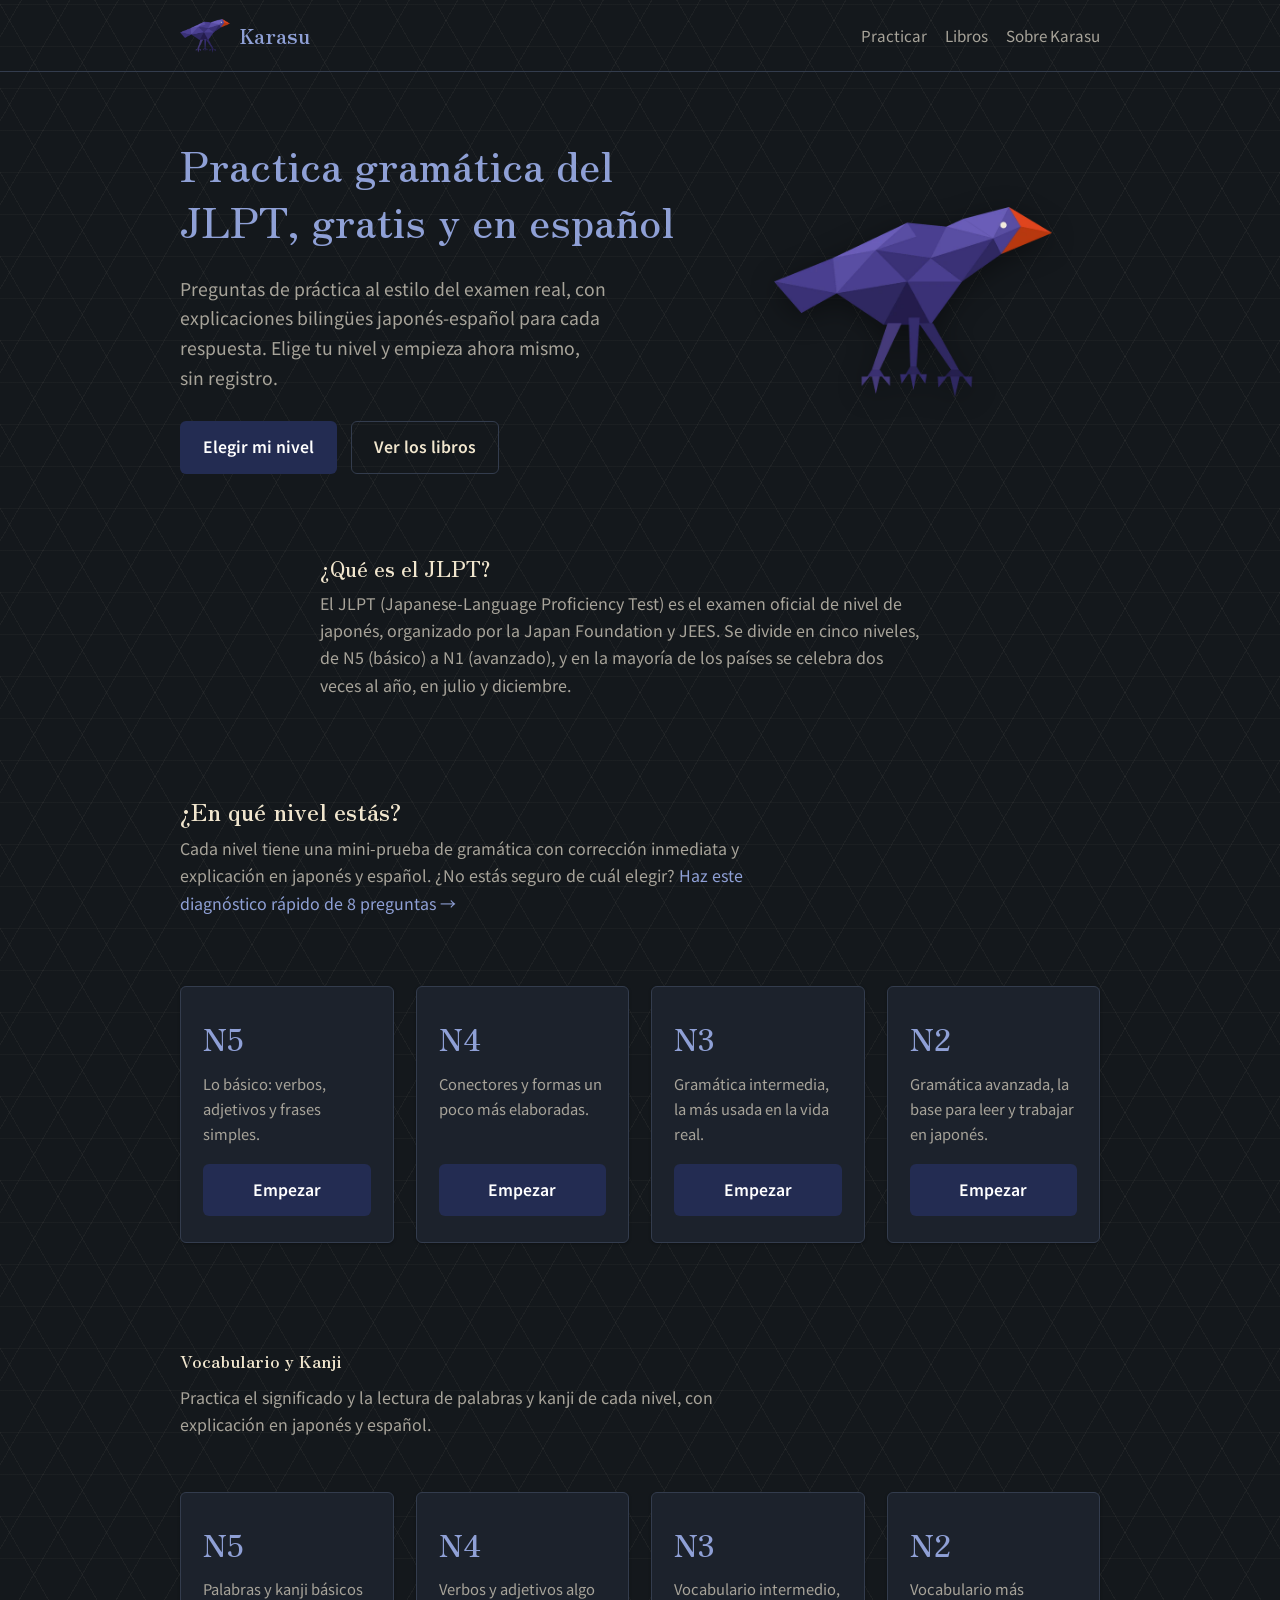
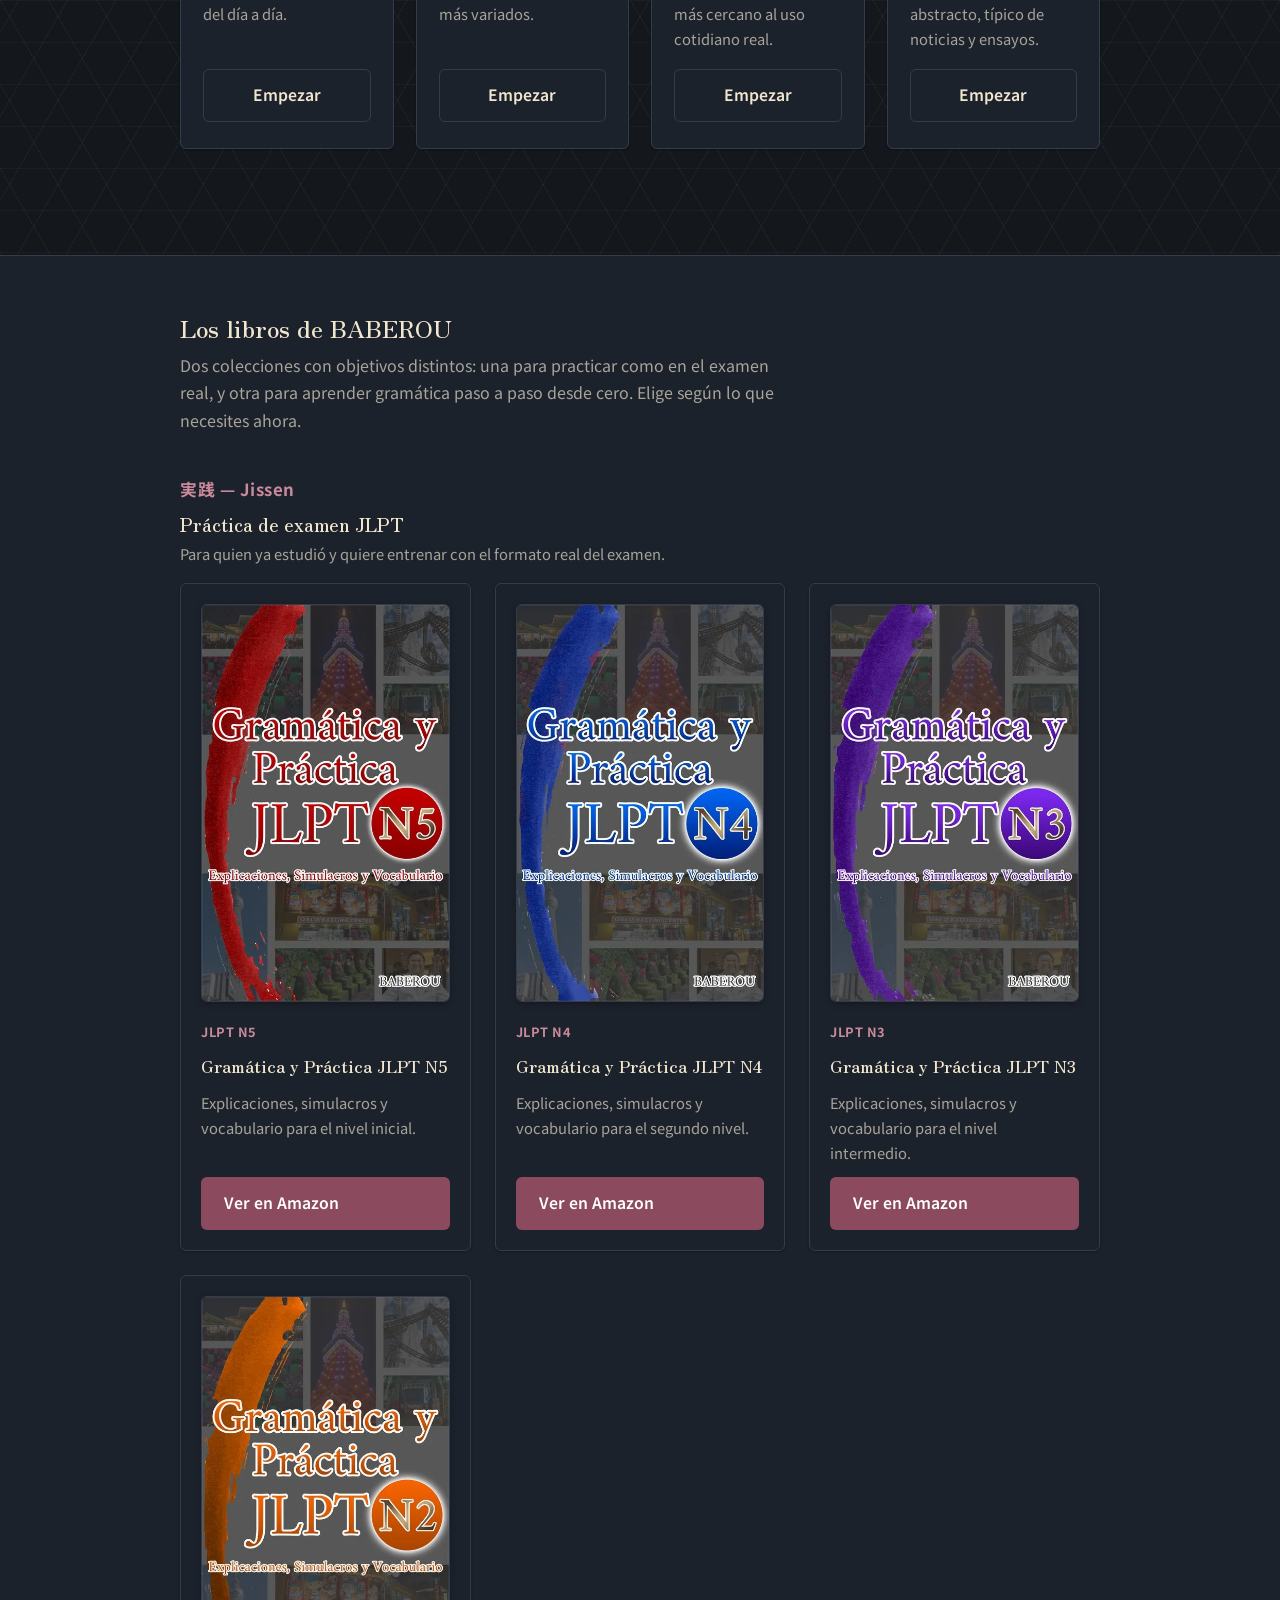
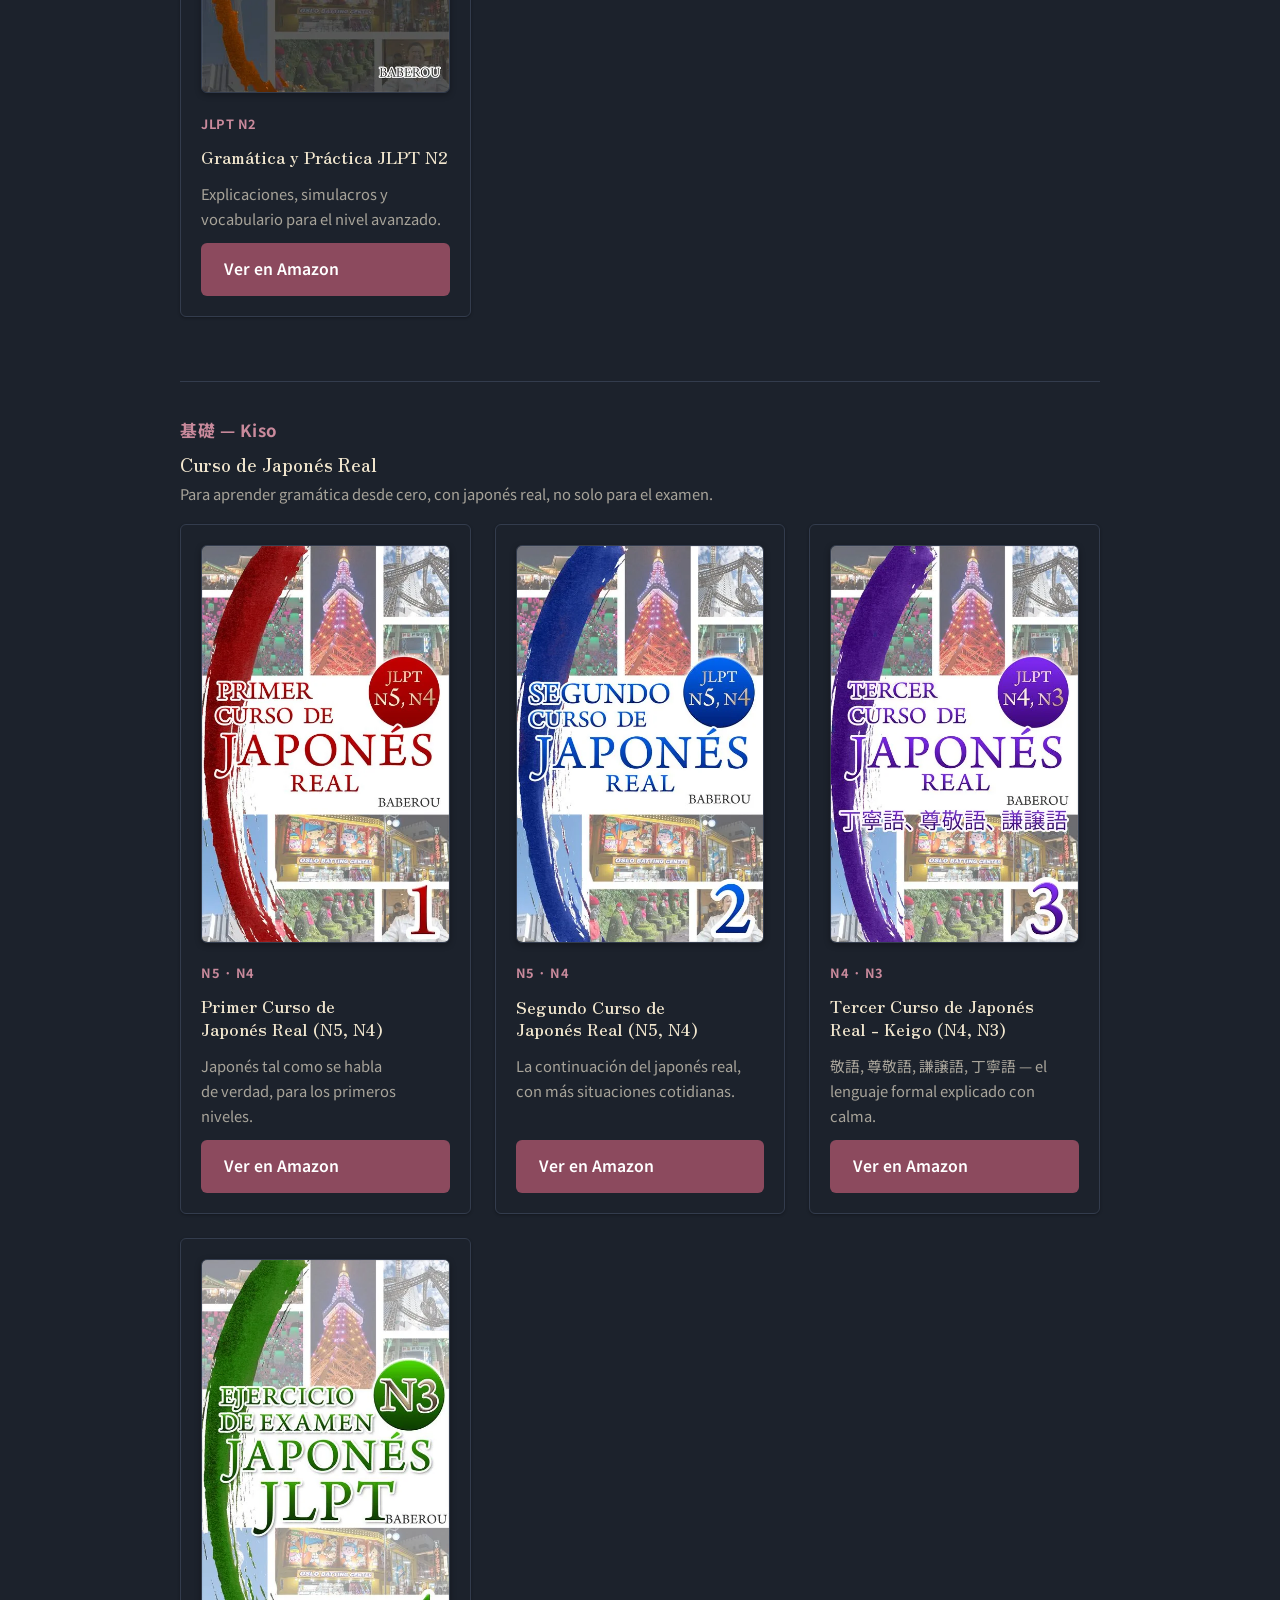
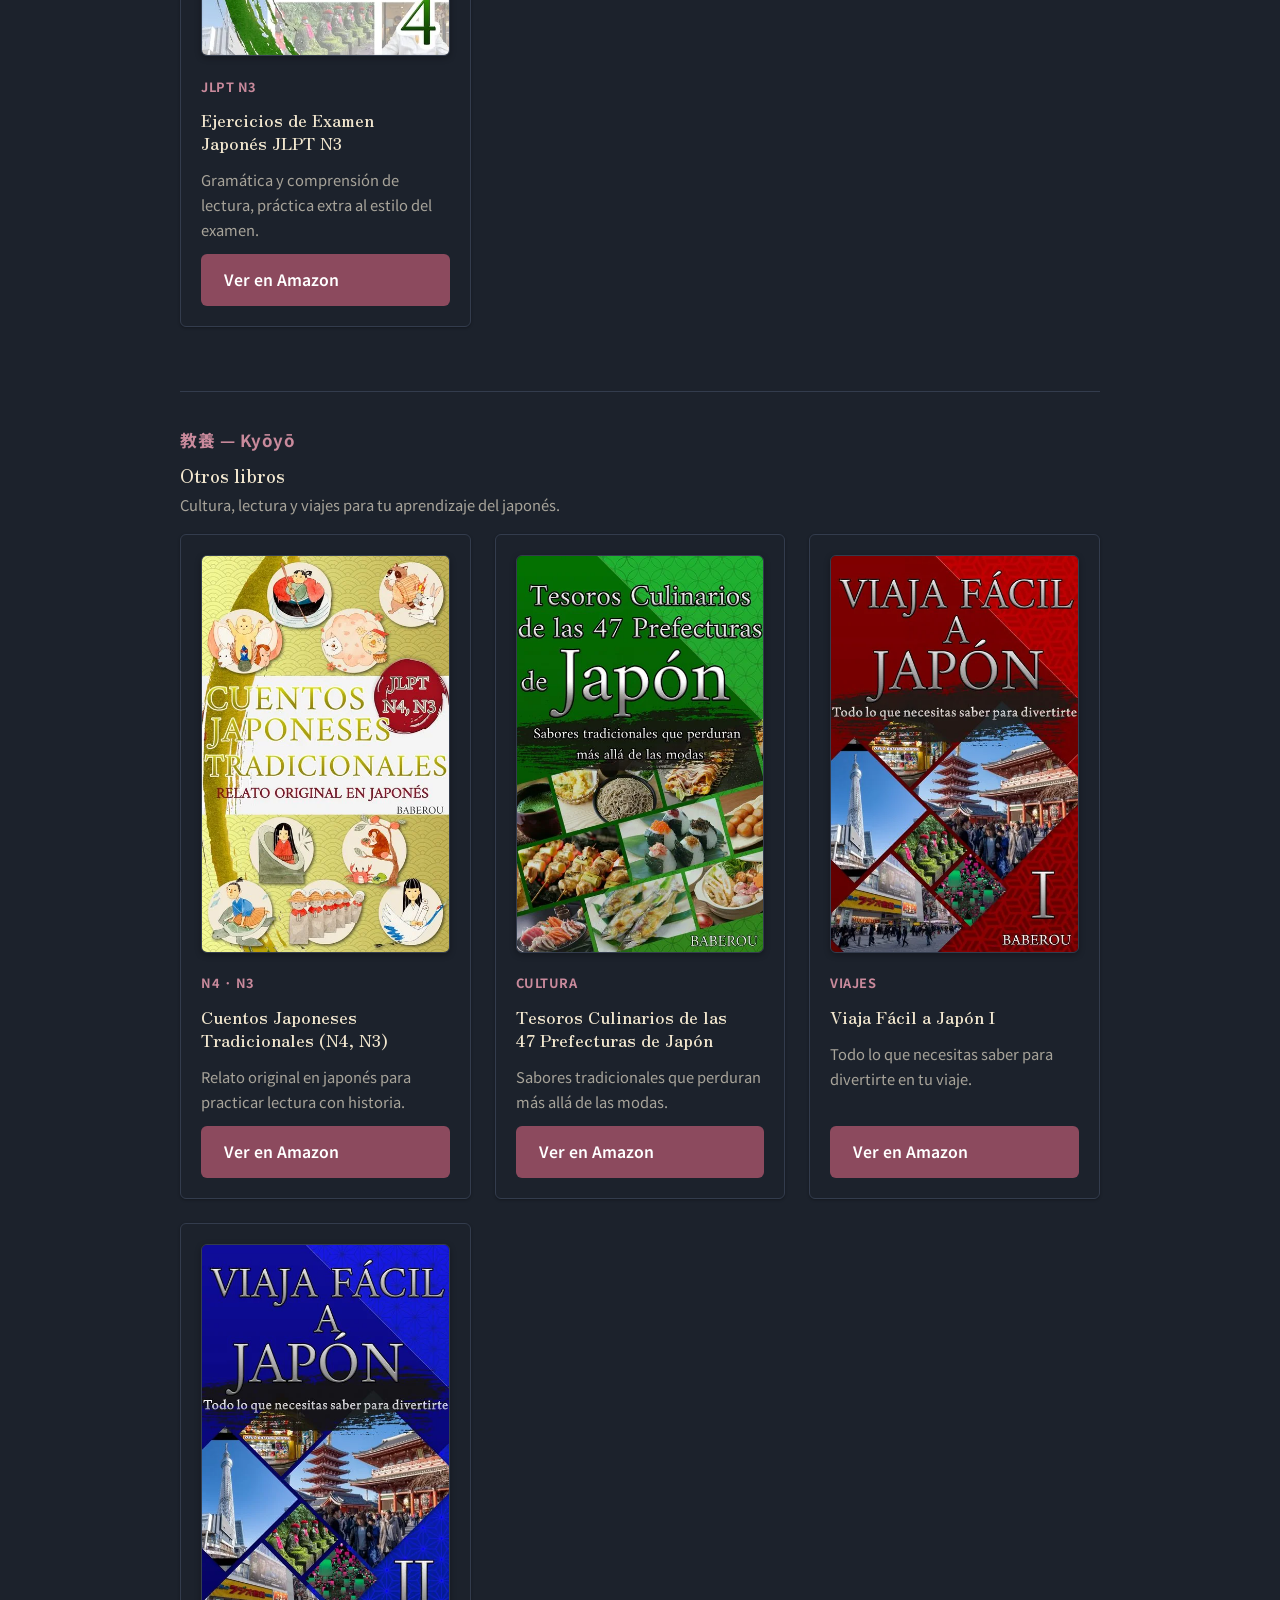
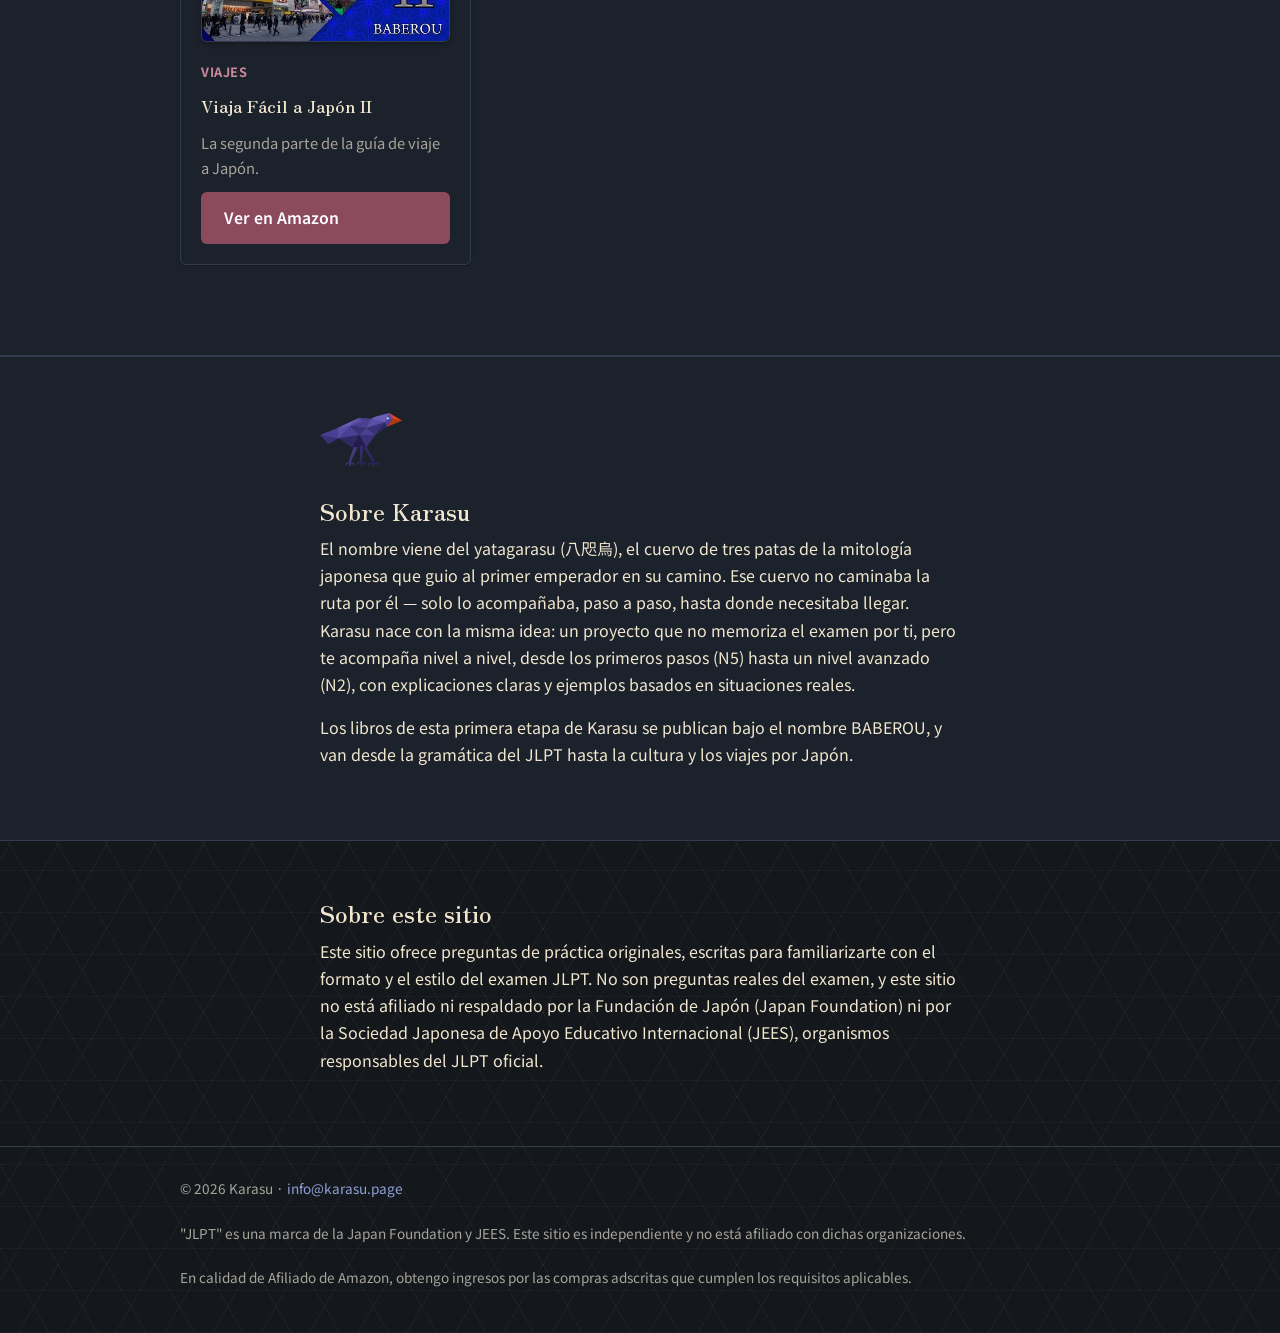
==== commit 563ad097: "表示速度の改善（Lighthouse計測でPerformance 62点だった問題を修正） - Google FontsのCSS読み込みが表示を4秒近くブロックしていたため、   preload + " ====
--- a/index.html
+++ b/index.html
@@ -11,7 +11,9 @@
 <meta name="description" content="Practica gratis para el JLPT N5, N4, N3 y N2 en español, con explicaciones bilingües japonés-español, y descubre los libros de gramática de BABEROU." />
 <link rel="preconnect" href="https://fonts.googleapis.com" />
 <link rel="preconnect" href="https://fonts.gstatic.com" crossorigin />
-<link href="https://fonts.googleapis.com/css2?family=Zen+Old+Mincho:wght@600;700&family=Noto+Sans+JP:wght@400;500;700&display=swap" rel="stylesheet" />
+<link rel="preload" as="style" href="https://fonts.googleapis.com/css2?family=Zen+Old+Mincho:wght@600;700&family=Noto+Sans+JP:wght@400;500;700&display=swap" />
+<link href="https://fonts.googleapis.com/css2?family=Zen+Old+Mincho:wght@600;700&family=Noto+Sans+JP:wght@400;500;700&display=swap" rel="stylesheet" media="print" onload="this.media='all'" />
+<noscript><link href="https://fonts.googleapis.com/css2?family=Zen+Old+Mincho:wght@600;700&family=Noto+Sans+JP:wght@400;500;700&display=swap" rel="stylesheet" /></noscript>
 <link rel="stylesheet" href="css/style.css" />
 <link rel="canonical" href="https://karasu.page/" />
 
@@ -65,7 +67,10 @@
 <header class="site-header">
   <div class="wrap">
     <a class="brand" href="/">
-      <img src="assets/logo.png" alt="" class="brand-logo" width="1420" height="968" />
+      <picture>
+        <source srcset="assets/logo-display.webp" type="image/webp" />
+        <img src="assets/logo-display.png" alt="" class="brand-logo" width="616" height="420" />
+      </picture>
       Karasu
     </a>
     <nav class="site-nav">
@@ -76,6 +81,7 @@
   </div>
 </header>
 
+<main>
 <section class="hero">
   <div class="wrap hero-grid">
     <div class="hero-text">
@@ -91,7 +97,10 @@
       </div>
     </div>
     <div class="hero-art">
-      <img src="assets/logo.png" alt="Karasu" class="hero-logo" width="1420" height="968" />
+      <picture>
+        <source srcset="assets/logo-display.webp" type="image/webp" />
+        <img src="assets/logo-display.png" alt="Karasu" class="hero-logo" width="616" height="420" />
+      </picture>
     </div>
   </div>
 </section>
@@ -123,25 +132,25 @@
         <span class="level-tag">N5</span>
         <p>Lo básico: verbos, adjetivos y frases simples.</p>
         <p class="level-best" data-level-best="n5" hidden></p>
-        <a class="btn btn-primary btn-block" href="/quiz?level=n5">Empezar</a>
+        <a class="btn btn-primary btn-block" href="/quiz?level=n5" aria-label="Empezar el nivel N5 de gramática">Empezar</a>
       </div>
       <div class="level-card">
         <span class="level-tag">N4</span>
         <p>Conectores y formas un poco más elaboradas.</p>
         <p class="level-best" data-level-best="n4" hidden></p>
-        <a class="btn btn-primary btn-block" href="/quiz?level=n4">Empezar</a>
+        <a class="btn btn-primary btn-block" href="/quiz?level=n4" aria-label="Empezar el nivel N4 de gramática">Empezar</a>
       </div>
       <div class="level-card">
         <span class="level-tag">N3</span>
         <p>Gramática intermedia, la más usada en la vida real.</p>
         <p class="level-best" data-level-best="n3" hidden></p>
-        <a class="btn btn-primary btn-block" href="/quiz?level=n3">Empezar</a>
+        <a class="btn btn-primary btn-block" href="/quiz?level=n3" aria-label="Empezar el nivel N3 de gramática">Empezar</a>
       </div>
       <div class="level-card">
         <span class="level-tag">N2</span>
         <p>Gramática avanzada, la base para leer y trabajar en japonés.</p>
         <p class="level-best" data-level-best="n2" hidden></p>
-        <a class="btn btn-primary btn-block" href="/quiz?level=n2">Empezar</a>
+        <a class="btn btn-primary btn-block" href="/quiz?level=n2" aria-label="Empezar el nivel N2 de gramática">Empezar</a>
       </div>
     </div>
 
@@ -155,25 +164,25 @@
         <span class="level-tag">N5</span>
         <p>Palabras y kanji básicos del día a día.</p>
         <p class="level-best" data-level-best="n5-vocab" hidden></p>
-        <a class="btn btn-outline btn-block" href="/quiz?level=n5&type=vocab">Empezar</a>
+        <a class="btn btn-outline btn-block" href="/quiz?level=n5&type=vocab" aria-label="Empezar el nivel N5 de vocabulario y kanji">Empezar</a>
       </div>
       <div class="level-card">
         <span class="level-tag">N4</span>
         <p>Verbos y adjetivos algo más variados.</p>
         <p class="level-best" data-level-best="n4-vocab" hidden></p>
-        <a class="btn btn-outline btn-block" href="/quiz?level=n4&type=vocab">Empezar</a>
+        <a class="btn btn-outline btn-block" href="/quiz?level=n4&type=vocab" aria-label="Empezar el nivel N4 de vocabulario y kanji">Empezar</a>
       </div>
       <div class="level-card">
         <span class="level-tag">N3</span>
         <p>Vocabulario intermedio, más cercano al uso cotidiano real.</p>
         <p class="level-best" data-level-best="n3-vocab" hidden></p>
-        <a class="btn btn-outline btn-block" href="/quiz?level=n3&type=vocab">Empezar</a>
+        <a class="btn btn-outline btn-block" href="/quiz?level=n3&type=vocab" aria-label="Empezar el nivel N3 de vocabulario y kanji">Empezar</a>
       </div>
       <div class="level-card">
         <span class="level-tag">N2</span>
         <p>Vocabulario más abstracto, típico de noticias y ensayos.</p>
         <p class="level-best" data-level-best="n2-vocab" hidden></p>
-        <a class="btn btn-outline btn-block" href="/quiz?level=n2&type=vocab">Empezar</a>
+        <a class="btn btn-outline btn-block" href="/quiz?level=n2&type=vocab" aria-label="Empezar el nivel N2 de vocabulario y kanji">Empezar</a>
       </div>
     </div>
   </div>
@@ -198,7 +207,13 @@
       <div class="book-grid">
 
         <article class="book-card">
-          <img class="book-cover" loading="lazy" src="assets/covers/n5.jpg" alt="" />
+          <picture>
+
+            <source srcset="assets/covers/n5.webp" type="image/webp" />
+
+            <img class="book-cover" loading="lazy" src="assets/covers/n5.jpg" alt="" />
+
+          </picture>
           <span class="book-level">JLPT N5</span>
           <h3 data-book-title="n5"></h3>
           <p>Explicaciones, simulacros y vocabulario para el nivel inicial.</p>
@@ -206,7 +221,13 @@
         </article>
 
         <article class="book-card">
-          <img class="book-cover" loading="lazy" src="assets/covers/n4.jpg" alt="" />
+          <picture>
+
+            <source srcset="assets/covers/n4.webp" type="image/webp" />
+
+            <img class="book-cover" loading="lazy" src="assets/covers/n4.jpg" alt="" />
+
+          </picture>
           <span class="book-level">JLPT N4</span>
           <h3 data-book-title="n4"></h3>
           <p>Explicaciones, simulacros y vocabulario para el segundo nivel.</p>
@@ -214,7 +235,13 @@
         </article>
 
         <article class="book-card">
-          <img class="book-cover" loading="lazy" src="assets/covers/n3.jpg" alt="" />
+          <picture>
+
+            <source srcset="assets/covers/n3.webp" type="image/webp" />
+
+            <img class="book-cover" loading="lazy" src="assets/covers/n3.jpg" alt="" />
+
+          </picture>
           <span class="book-level">JLPT N3</span>
           <h3 data-book-title="n3"></h3>
           <p>Explicaciones, simulacros y vocabulario para el nivel intermedio.</p>
@@ -222,7 +249,13 @@
         </article>
 
         <article class="book-card">
-          <img class="book-cover" loading="lazy" src="assets/covers/n2.jpg" alt="" />
+          <picture>
+
+            <source srcset="assets/covers/n2.webp" type="image/webp" />
+
+            <img class="book-cover" loading="lazy" src="assets/covers/n2.jpg" alt="" />
+
+          </picture>
           <span class="book-level">JLPT N2</span>
           <h3 data-book-title="n2"></h3>
           <p>Explicaciones, simulacros y vocabulario para el nivel avanzado.</p>
@@ -242,7 +275,13 @@
       <div class="book-grid">
 
         <article class="book-card">
-          <img class="book-cover" loading="lazy" src="assets/covers/curso1.jpg" alt="" />
+          <picture>
+
+            <source srcset="assets/covers/curso1.webp" type="image/webp" />
+
+            <img class="book-cover" loading="lazy" src="assets/covers/curso1.jpg" alt="" />
+
+          </picture>
           <span class="book-level">N5 · N4</span>
           <h3 data-book-title="curso1"></h3>
           <p>Japonés tal&nbsp;como se habla de&nbsp;verdad, para los primeros niveles.</p>
@@ -250,7 +289,13 @@
         </article>
 
         <article class="book-card">
-          <img class="book-cover" loading="lazy" src="assets/covers/curso2.jpg" alt="" />
+          <picture>
+
+            <source srcset="assets/covers/curso2.webp" type="image/webp" />
+
+            <img class="book-cover" loading="lazy" src="assets/covers/curso2.jpg" alt="" />
+
+          </picture>
           <span class="book-level">N5 · N4</span>
           <h3 data-book-title="curso2"></h3>
           <p>La continuación del japonés real, con más situaciones cotidianas.</p>
@@ -258,7 +303,13 @@
         </article>
 
         <article class="book-card">
-          <img class="book-cover" loading="lazy" src="assets/covers/curso3.jpg" alt="" />
+          <picture>
+
+            <source srcset="assets/covers/curso3.webp" type="image/webp" />
+
+            <img class="book-cover" loading="lazy" src="assets/covers/curso3.jpg" alt="" />
+
+          </picture>
           <span class="book-level">N4 · N3</span>
           <h3 data-book-title="curso3"></h3>
           <p><span lang="ja">敬語, 尊敬語, 謙譲語, 丁寧語</span> — el lenguaje formal explicado con calma.</p>
@@ -266,7 +317,13 @@
         </article>
 
         <article class="book-card">
-          <img class="book-cover" loading="lazy" src="assets/covers/ejercicios_n3.jpg" alt="" />
+          <picture>
+
+            <source srcset="assets/covers/ejercicios_n3.webp" type="image/webp" />
+
+            <img class="book-cover" loading="lazy" src="assets/covers/ejercicios_n3.jpg" alt="" />
+
+          </picture>
           <span class="book-level">JLPT N3</span>
           <h3 data-book-title="ejercicios_n3"></h3>
           <p>Gramática y comprensión de lectura, práctica extra al estilo del examen.</p>
@@ -285,7 +342,13 @@
       <div class="book-grid">
 
         <article class="book-card">
-          <img class="book-cover" loading="lazy" src="assets/covers/cuentos.jpg" alt="" />
+          <picture>
+
+            <source srcset="assets/covers/cuentos.webp" type="image/webp" />
+
+            <img class="book-cover" loading="lazy" src="assets/covers/cuentos.jpg" alt="" />
+
+          </picture>
           <span class="book-level">N4 · N3</span>
           <h3 data-book-title="cuentos"></h3>
           <p>Relato original en japonés para practicar lectura con historia.</p>
@@ -293,7 +356,13 @@
         </article>
 
         <article class="book-card">
-          <img class="book-cover" loading="lazy" src="assets/covers/culinaria.jpg" alt="" />
+          <picture>
+
+            <source srcset="assets/covers/culinaria.webp" type="image/webp" />
+
+            <img class="book-cover" loading="lazy" src="assets/covers/culinaria.jpg" alt="" />
+
+          </picture>
           <span class="book-level">Cultura</span>
           <h3 data-book-title="culinaria"></h3>
           <p>Sabores tradicionales que perduran más&nbsp;allá&nbsp;de las modas.</p>
@@ -301,7 +370,13 @@
         </article>
 
         <article class="book-card">
-          <img class="book-cover" loading="lazy" src="assets/covers/viaja1.jpg" alt="" />
+          <picture>
+
+            <source srcset="assets/covers/viaja1.webp" type="image/webp" />
+
+            <img class="book-cover" loading="lazy" src="assets/covers/viaja1.jpg" alt="" />
+
+          </picture>
           <span class="book-level">Viajes</span>
           <h3 data-book-title="viaja1"></h3>
           <p>Todo lo que necesitas saber para divertirte en tu viaje.</p>
@@ -309,7 +384,13 @@
         </article>
 
         <article class="book-card">
-          <img class="book-cover" loading="lazy" src="assets/covers/viaja2.jpg" alt="" />
+          <picture>
+
+            <source srcset="assets/covers/viaja2.webp" type="image/webp" />
+
+            <img class="book-cover" loading="lazy" src="assets/covers/viaja2.jpg" alt="" />
+
+          </picture>
           <span class="book-level">Viajes</span>
           <h3 data-book-title="viaja2"></h3>
           <p>La segunda parte de la guía de viaje a Japón.</p>
@@ -324,7 +405,10 @@
 
 <section id="baberou" style="background: var(--color-surface); border-top: 1px solid var(--color-border); border-bottom: 1px solid var(--color-border);">
   <div class="wrap" style="max-width: 680px;">
-    <img src="assets/logo.png" alt="" width="1420" height="968" style="height: 56px; width: auto; margin-bottom: 18px;" />
+    <picture>
+      <source srcset="assets/logo-display.webp" type="image/webp" />
+      <img src="assets/logo-display.png" alt="" width="616" height="420" style="height: 56px; width: auto; margin-bottom: 18px;" />
+    </picture>
     <h2 class="section-title">Sobre Karasu</h2>
     <p>
       El nombre viene del yatagarasu (<span lang="ja">八咫烏</span>), el cuervo de tres patas de
@@ -357,6 +441,7 @@
     </p>
   </div>
 </section>
+</main>
 
 <footer class="site-footer">
   <div class="wrap">
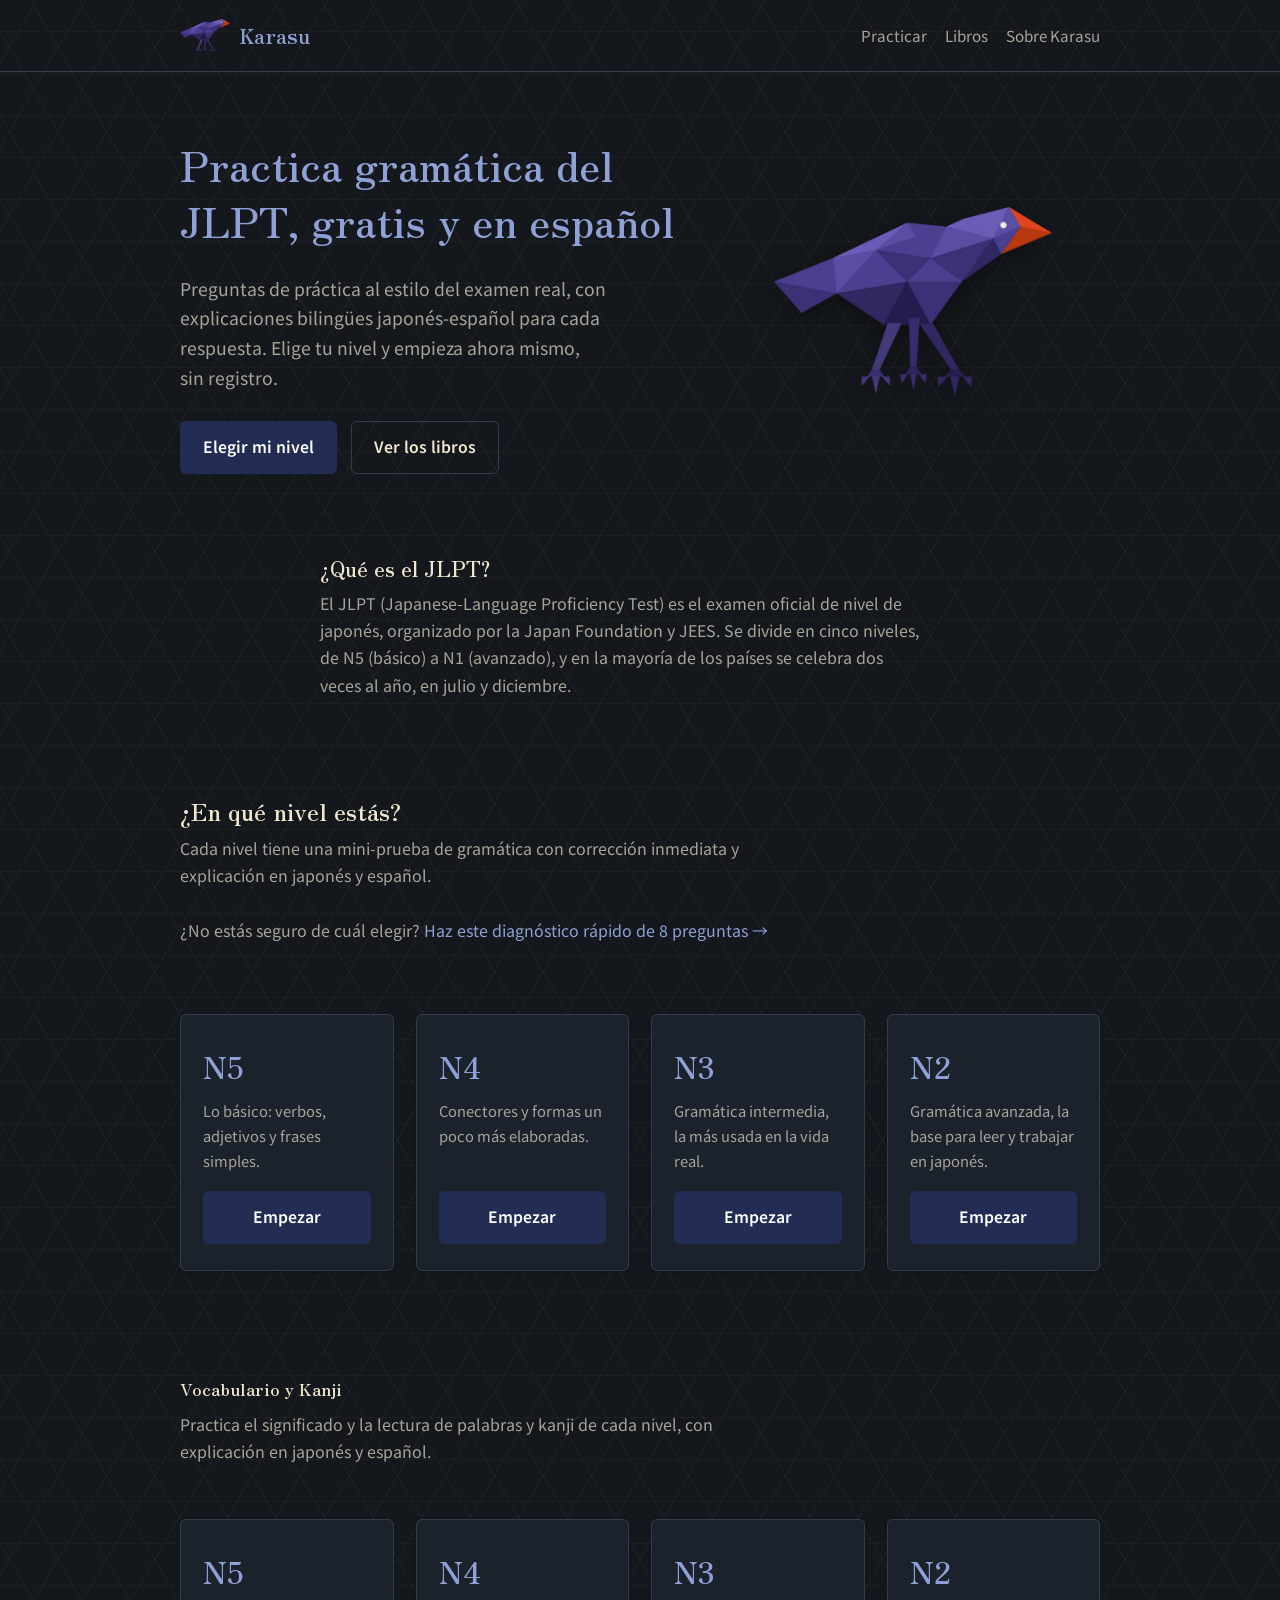
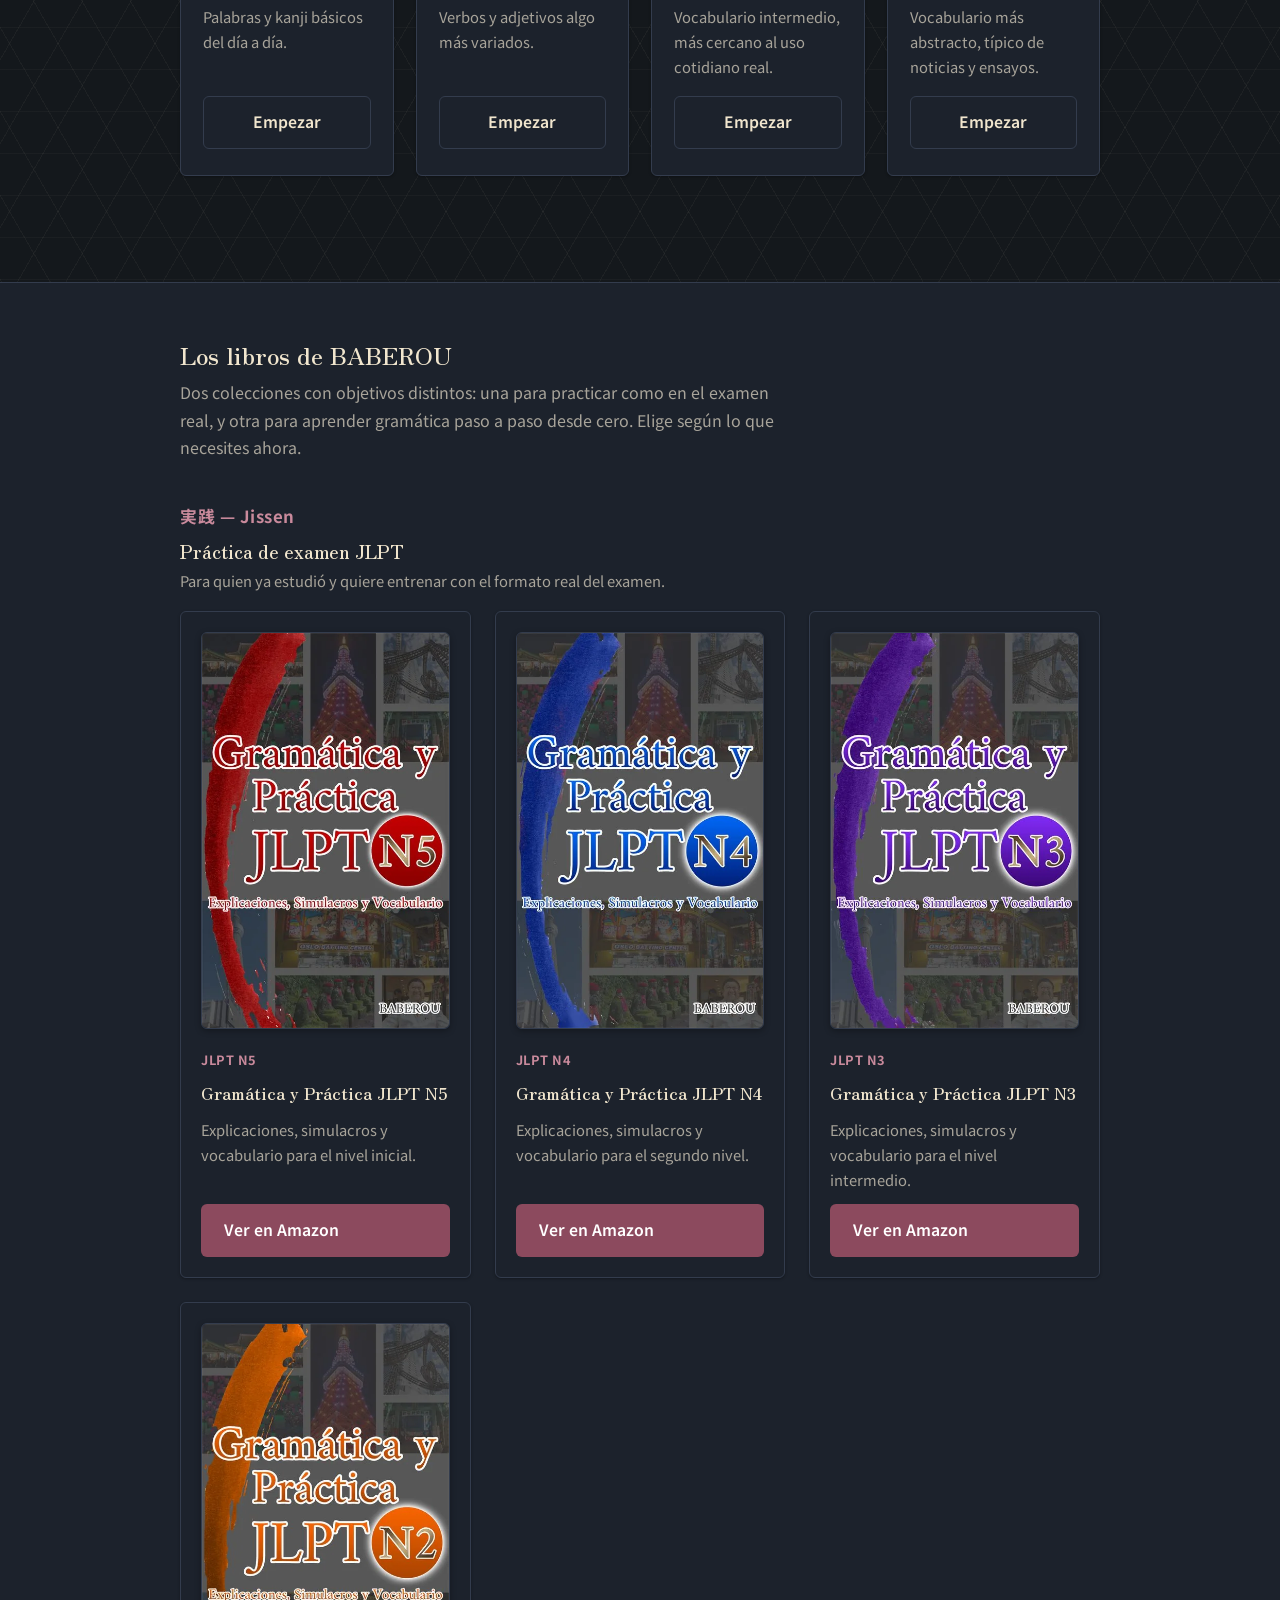
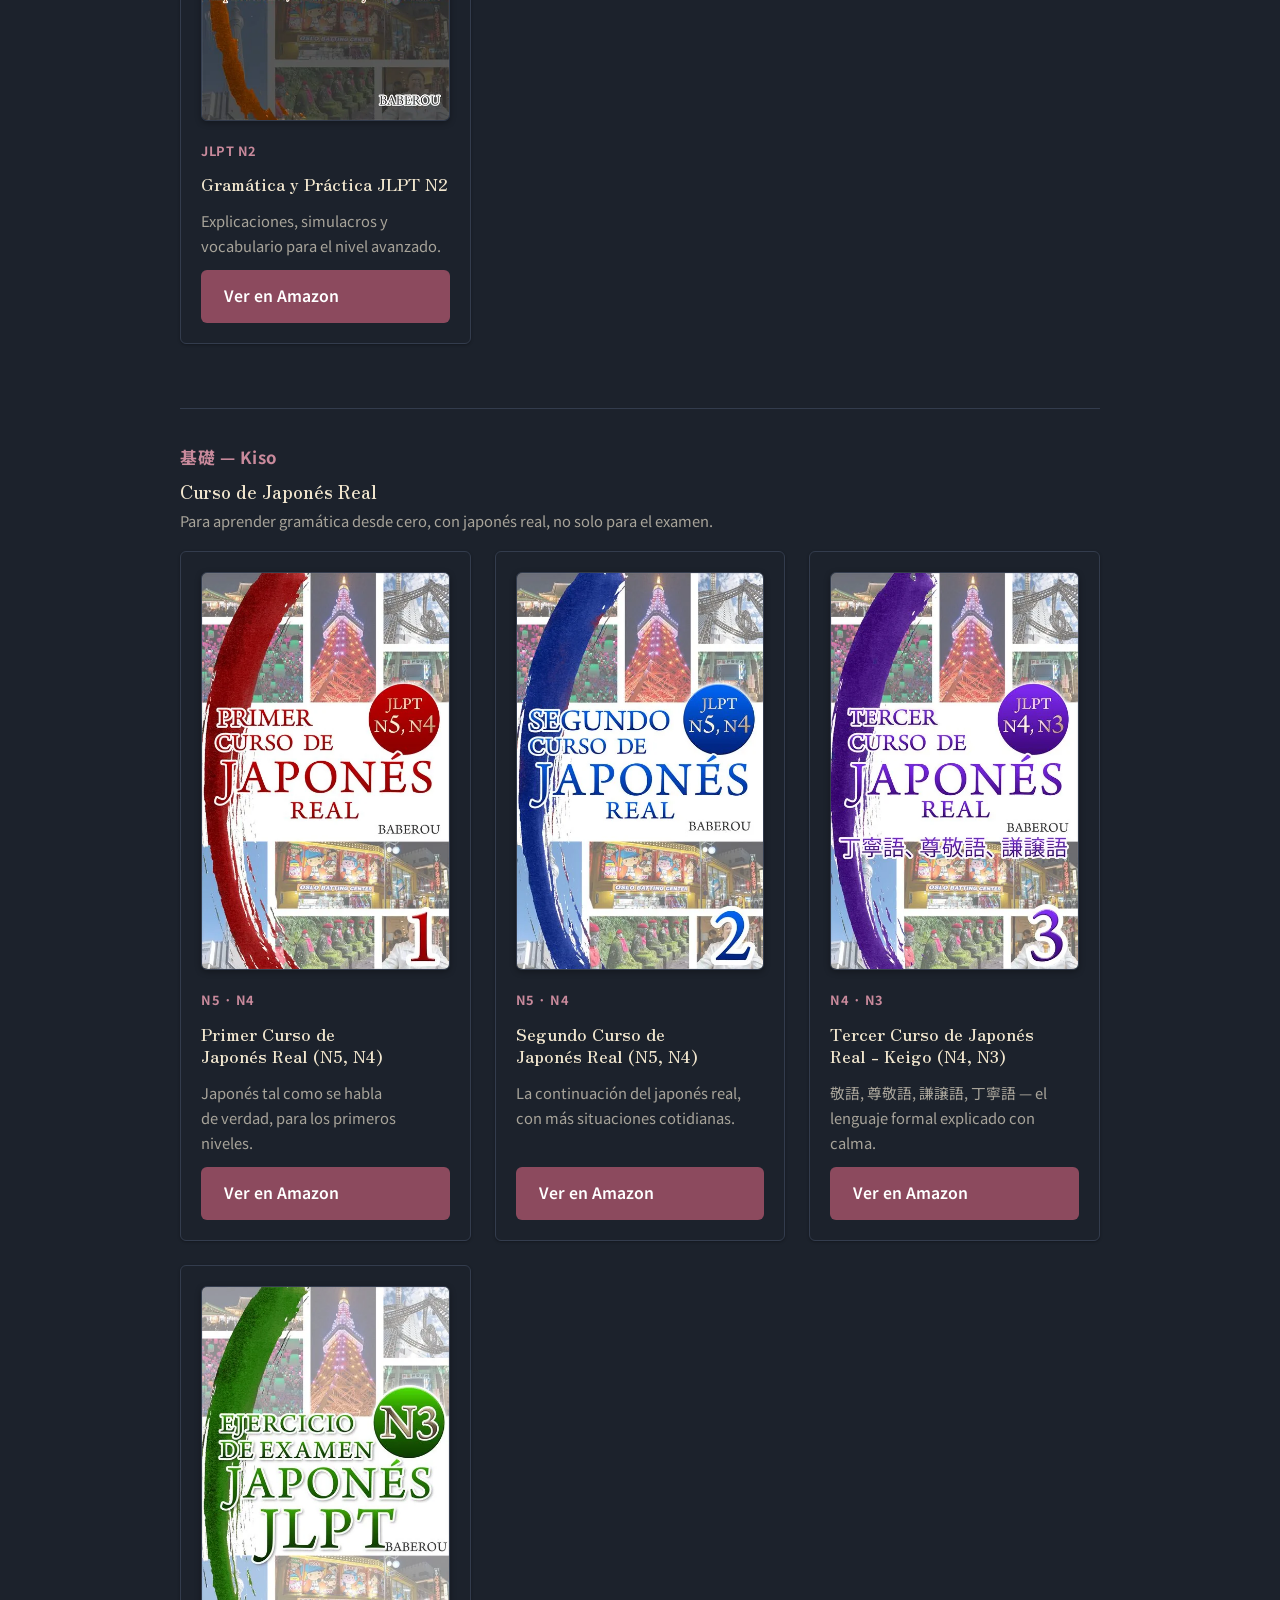
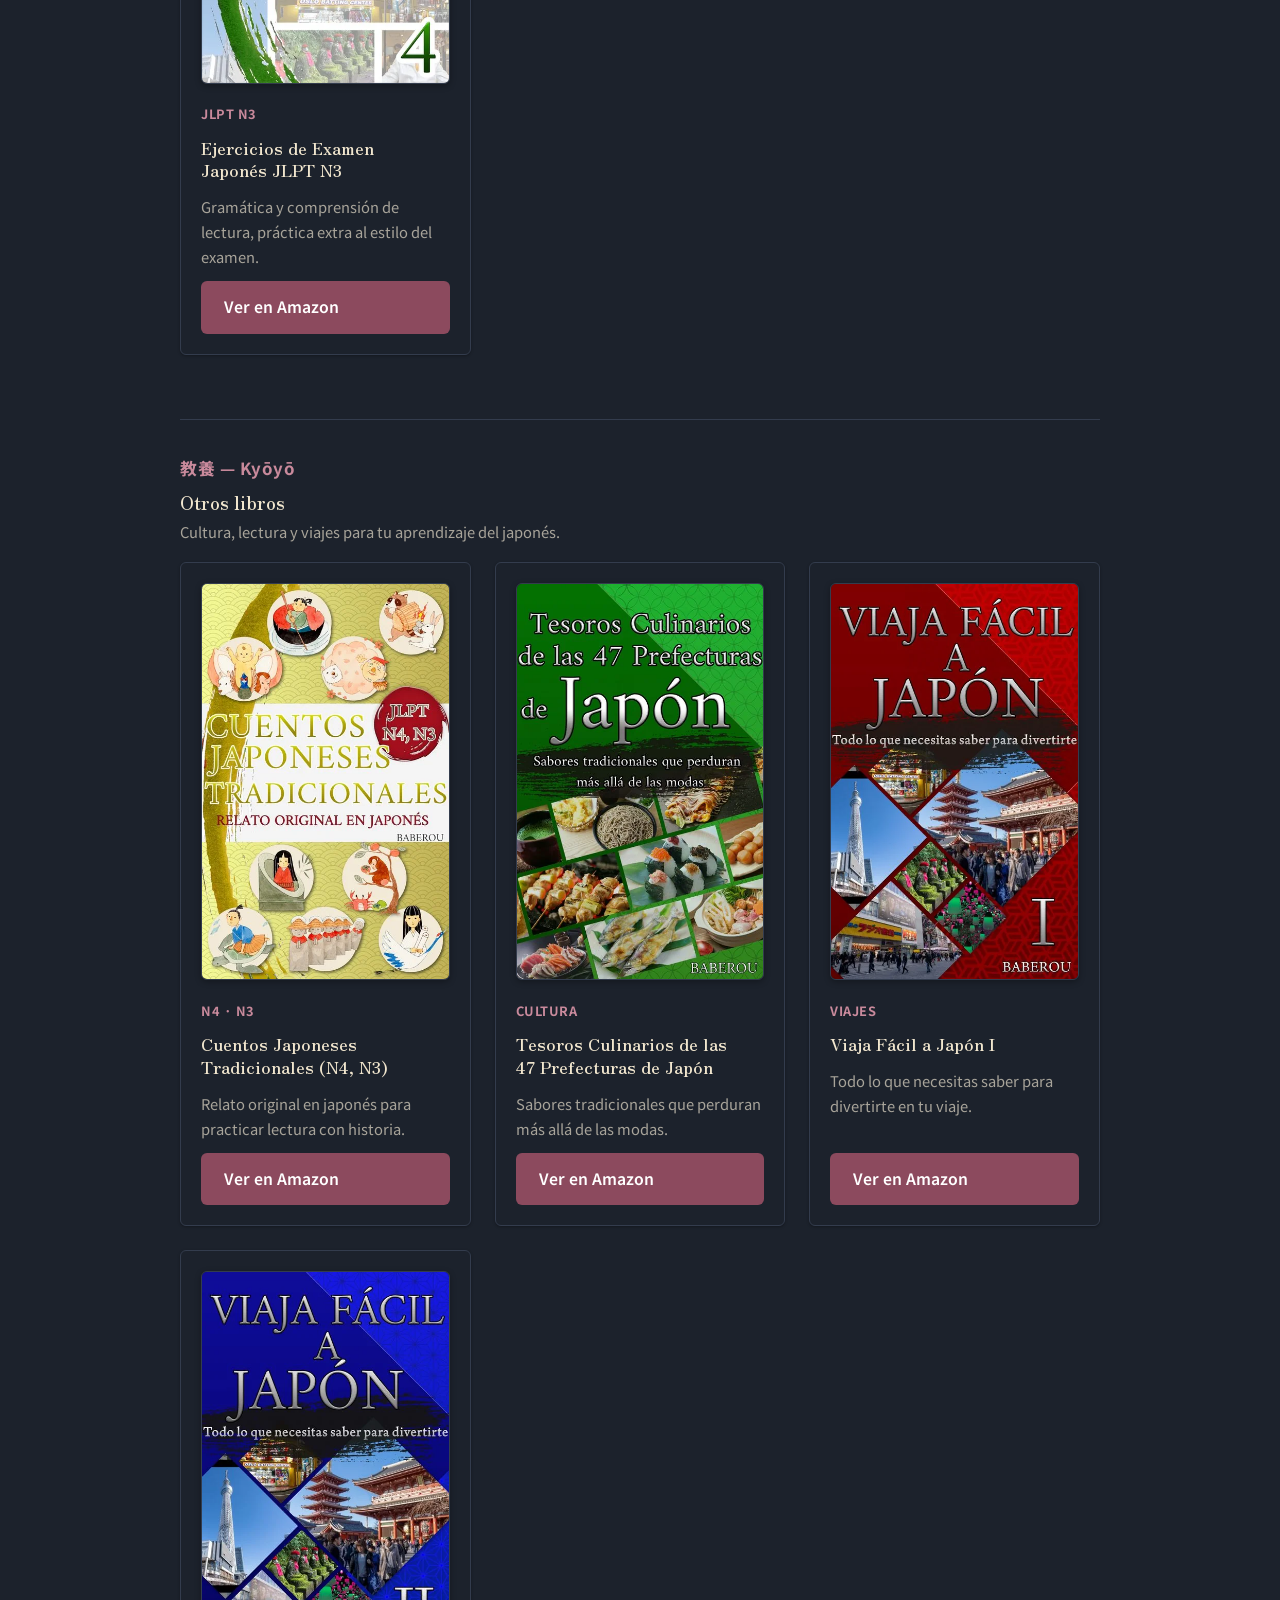
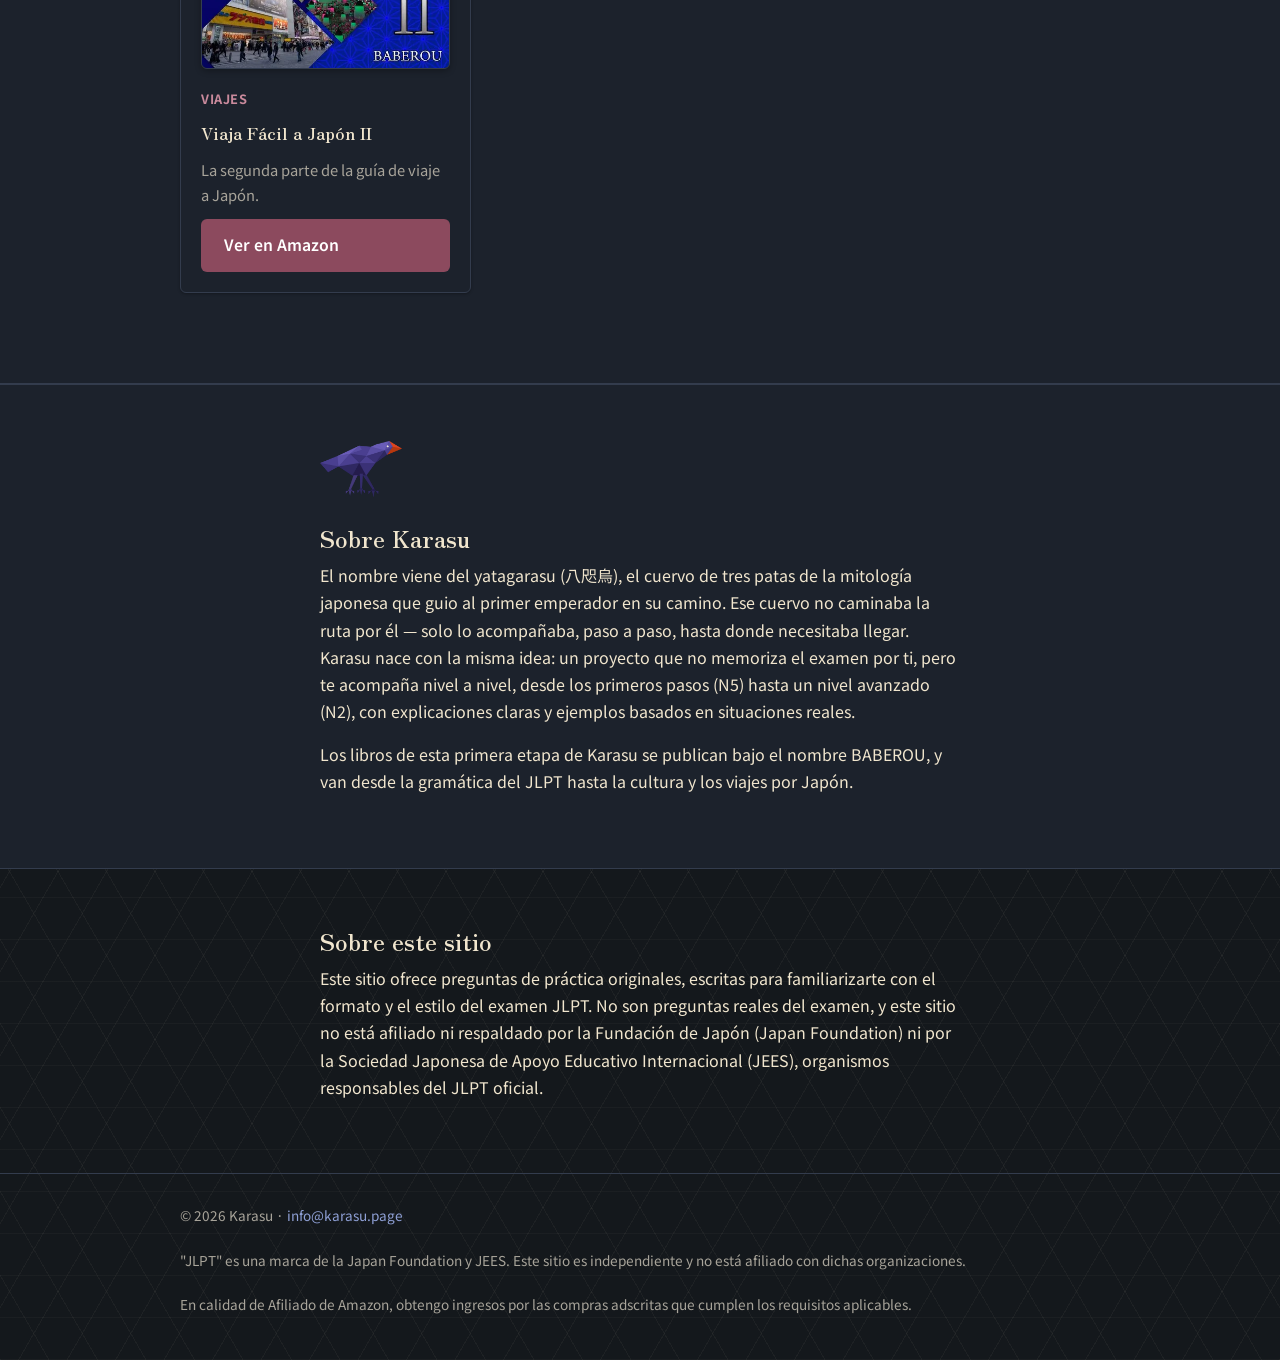
==== commit 0797ce9a: "トップページの改行が効いていなかった問題を修正（<br/>で明示的に改行）" ====
--- a/index.html
+++ b/index.html
@@ -124,6 +124,7 @@
     <p class="section-sub">
       Cada nivel tiene una mini-prueba de gramática con corrección
       inmediata y explicación en japonés y español.
+      <br /><br />
       ¿No estás seguro de cuál elegir?
       <a href="/quiz?placement=1">Haz este diagnóstico rápido de 8 preguntas →</a>
     </p>
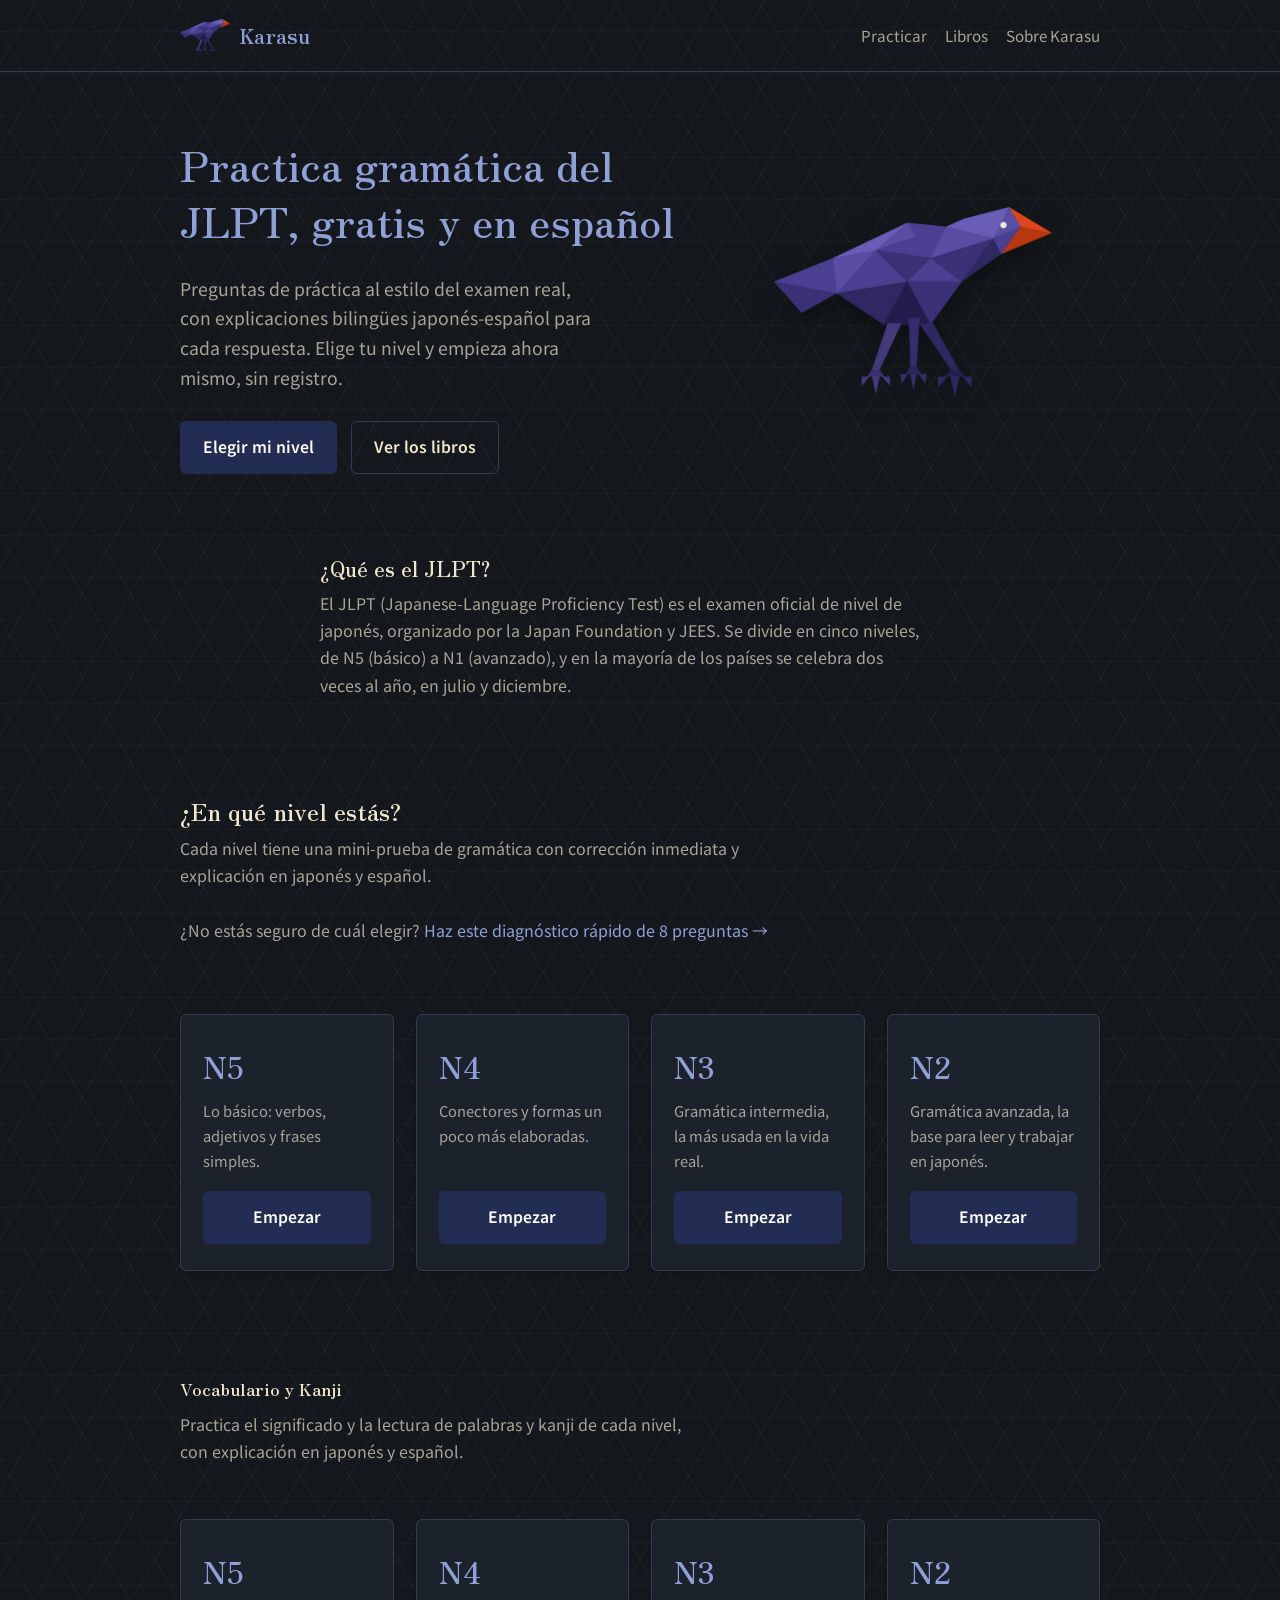
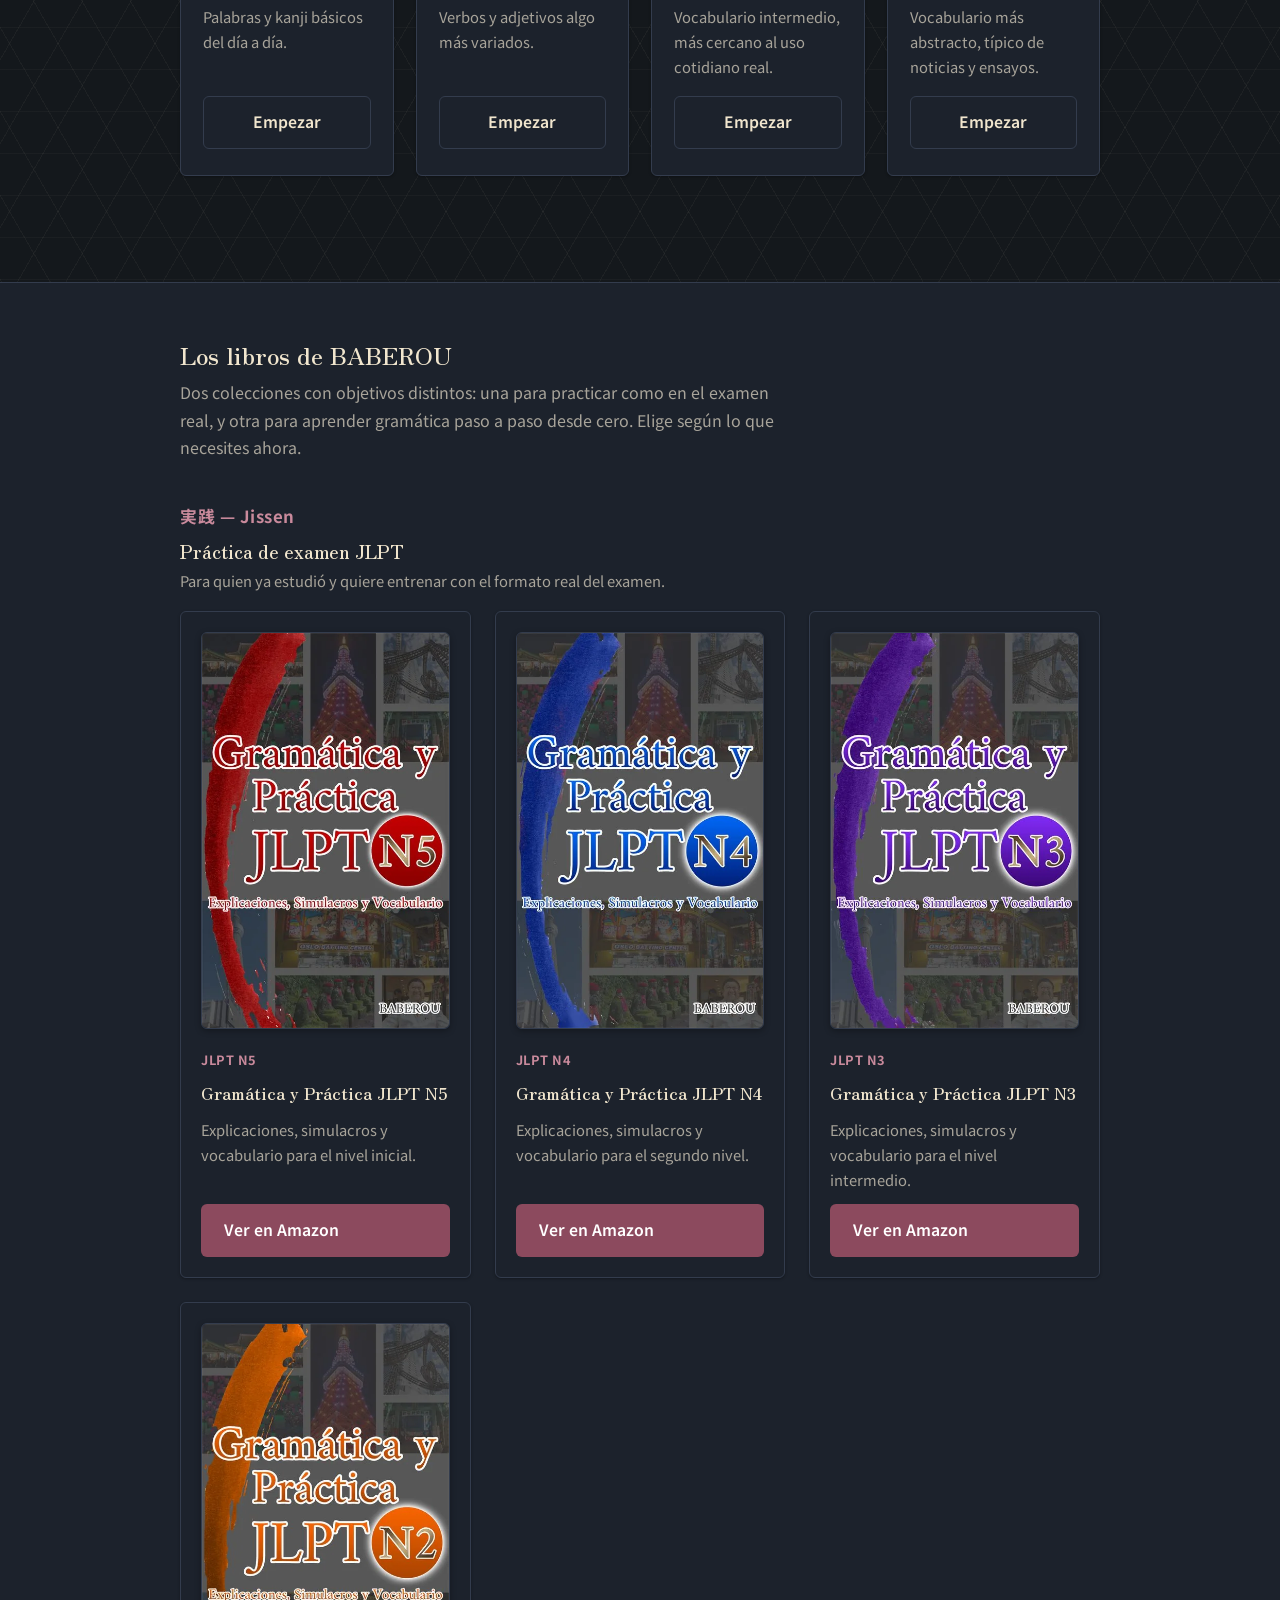
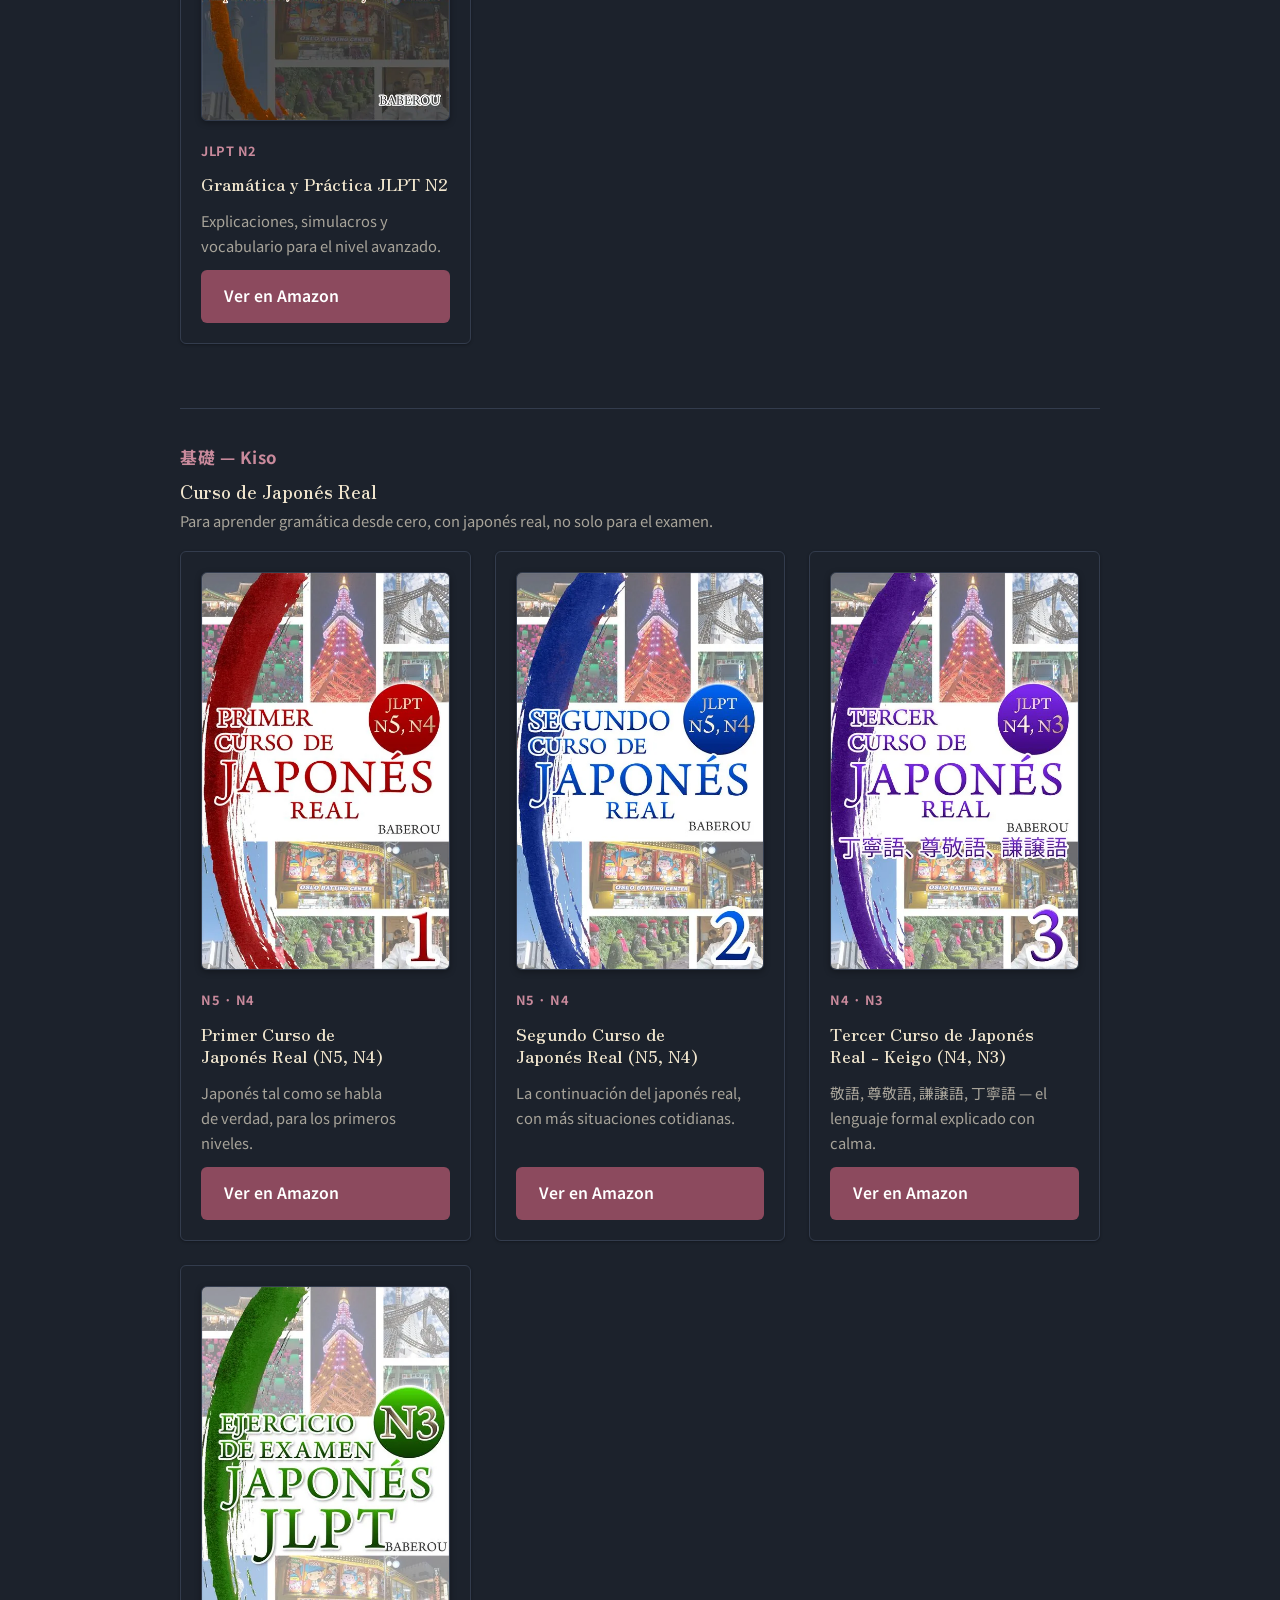
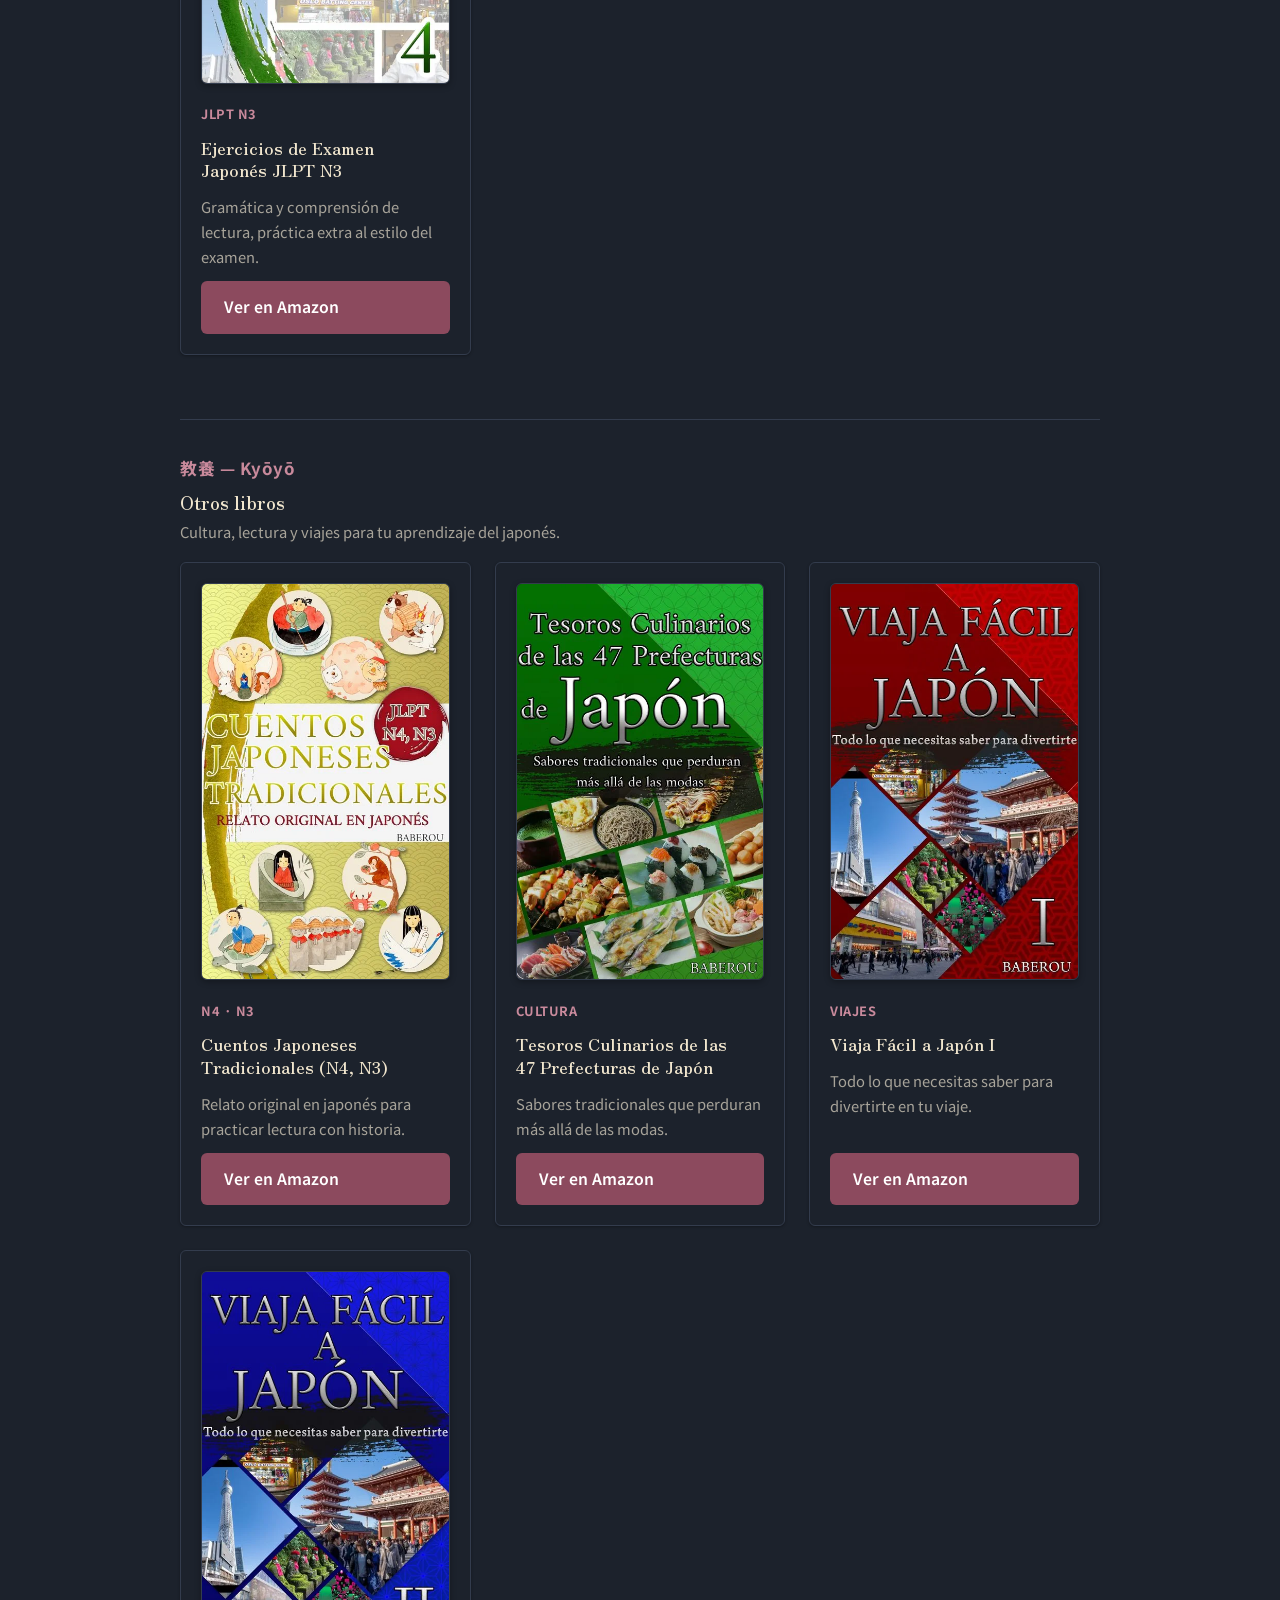
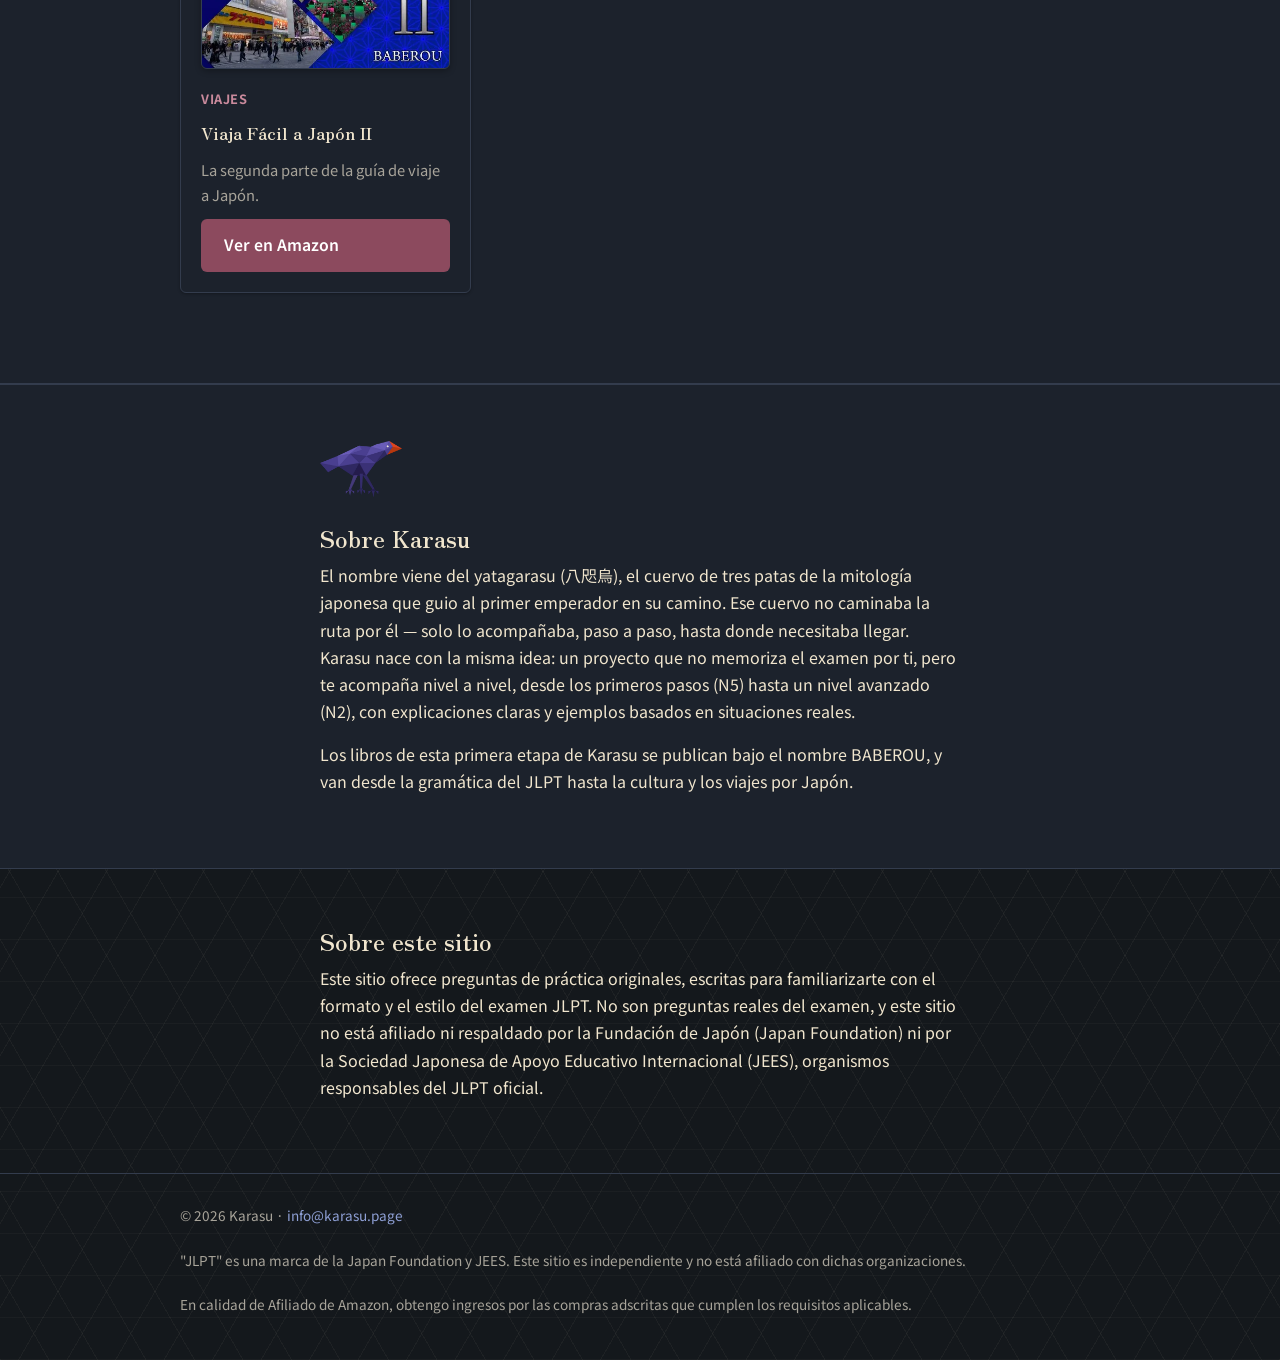
==== commit d57d81bc: "短い接続詞が行末で孤立しないよう、該当箇所にノーブレークスペースを追加" ====
--- a/index.html
+++ b/index.html
@@ -89,7 +89,7 @@
       <p class="lead">
         Preguntas de práctica al estilo del examen real, con explicaciones
         bilingües japonés-español para cada respuesta. Elige tu nivel y
-        empieza ahora mismo, sin registro.
+        empieza ahora mismo, sin&nbsp;registro.
       </p>
       <div class="hero-actions">
         <a class="btn btn-primary" href="#niveles">Elegir mi nivel</a>
@@ -112,8 +112,8 @@
       El JLPT (Japanese-Language Proficiency Test) es el examen oficial de
       nivel de japonés, organizado por la Japan Foundation y JEES. Se
       divide en cinco niveles, de N5 (básico) a N1 (avanzado), y en la
-      mayoría de los países se celebra dos veces al año, en julio y
-      diciembre.
+      mayoría de los países se celebra dos veces al año, en julio
+      y&nbsp;diciembre.
     </p>
   </div>
 </section>
@@ -158,7 +158,7 @@
     <h3 style="margin-top: 56px; font-size: 1.1rem;">Vocabulario y Kanji</h3>
     <p class="section-sub" style="margin-bottom: 1.6em;">
       Practica el significado y la lectura de palabras y kanji de cada
-      nivel, con explicación en japonés y español.
+      nivel, con&nbsp;explicación en japonés y español.
     </p>
     <div class="level-grid">
       <div class="level-card">
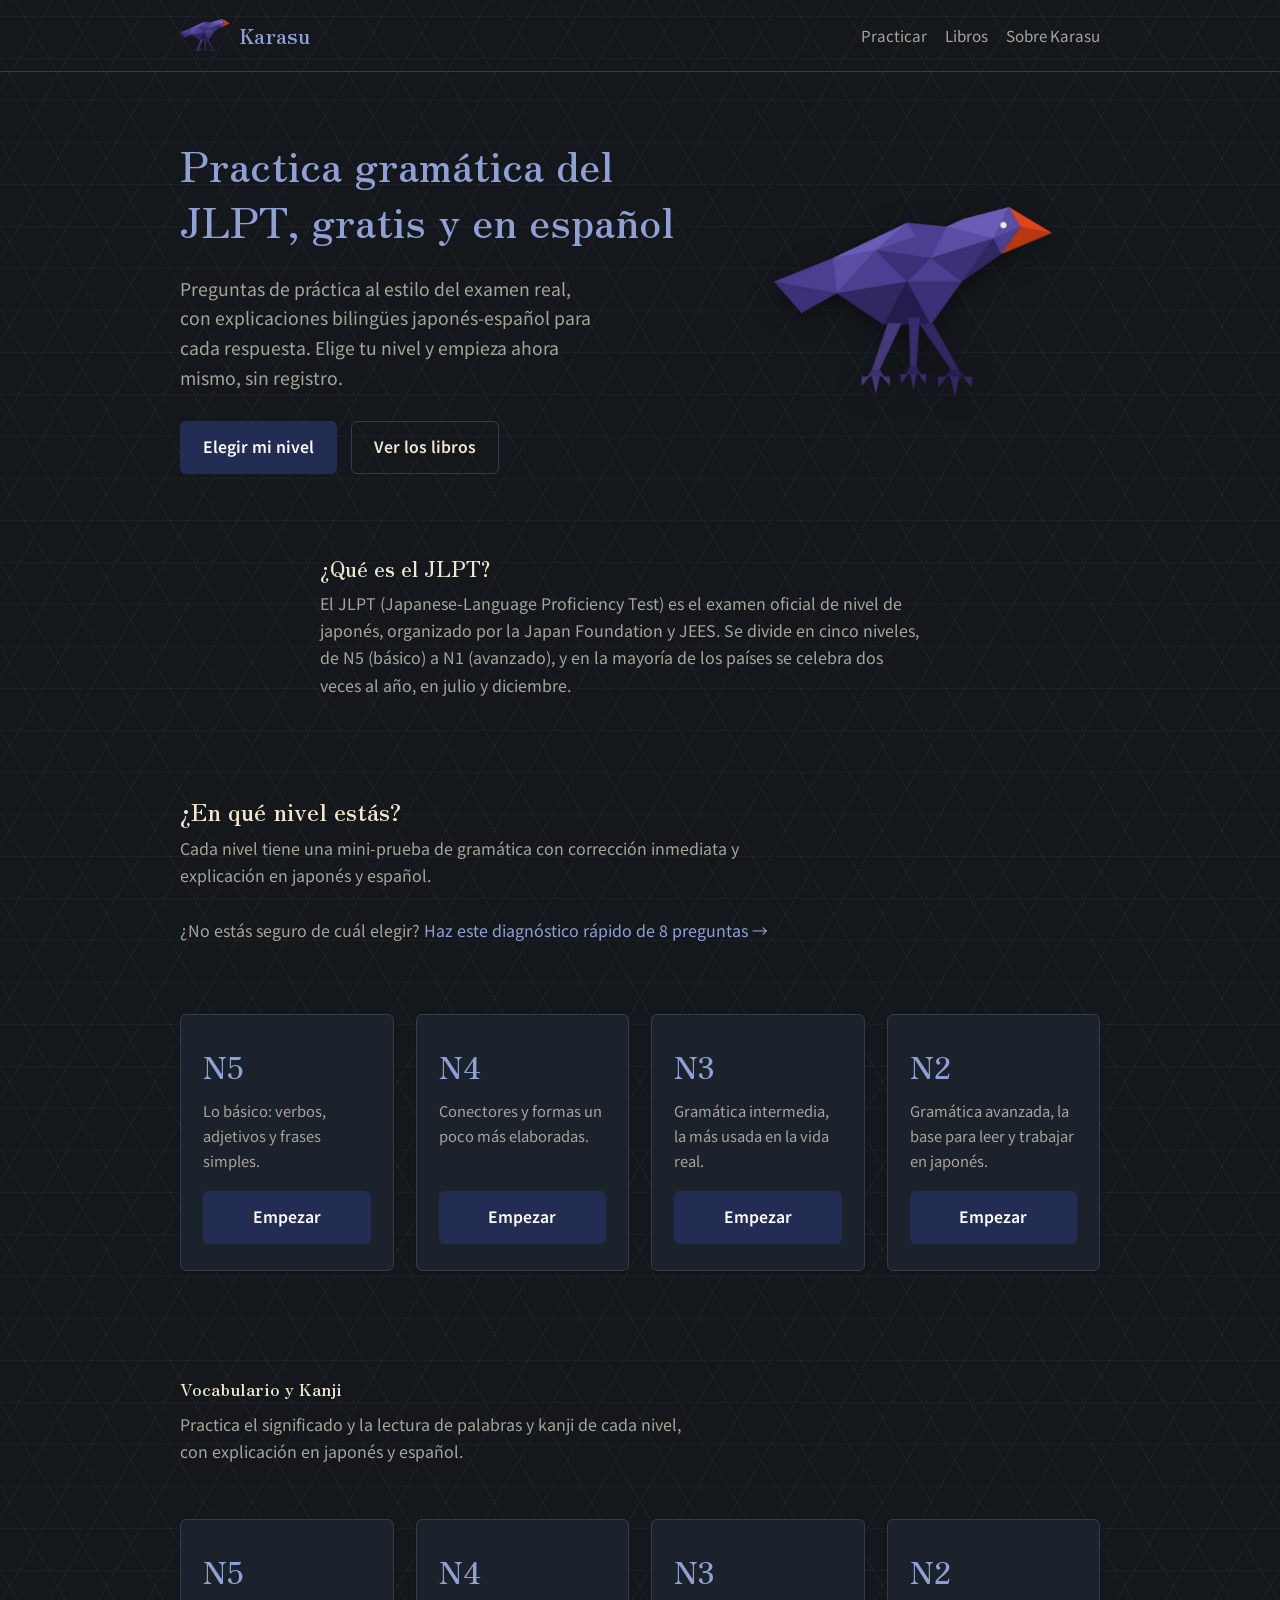
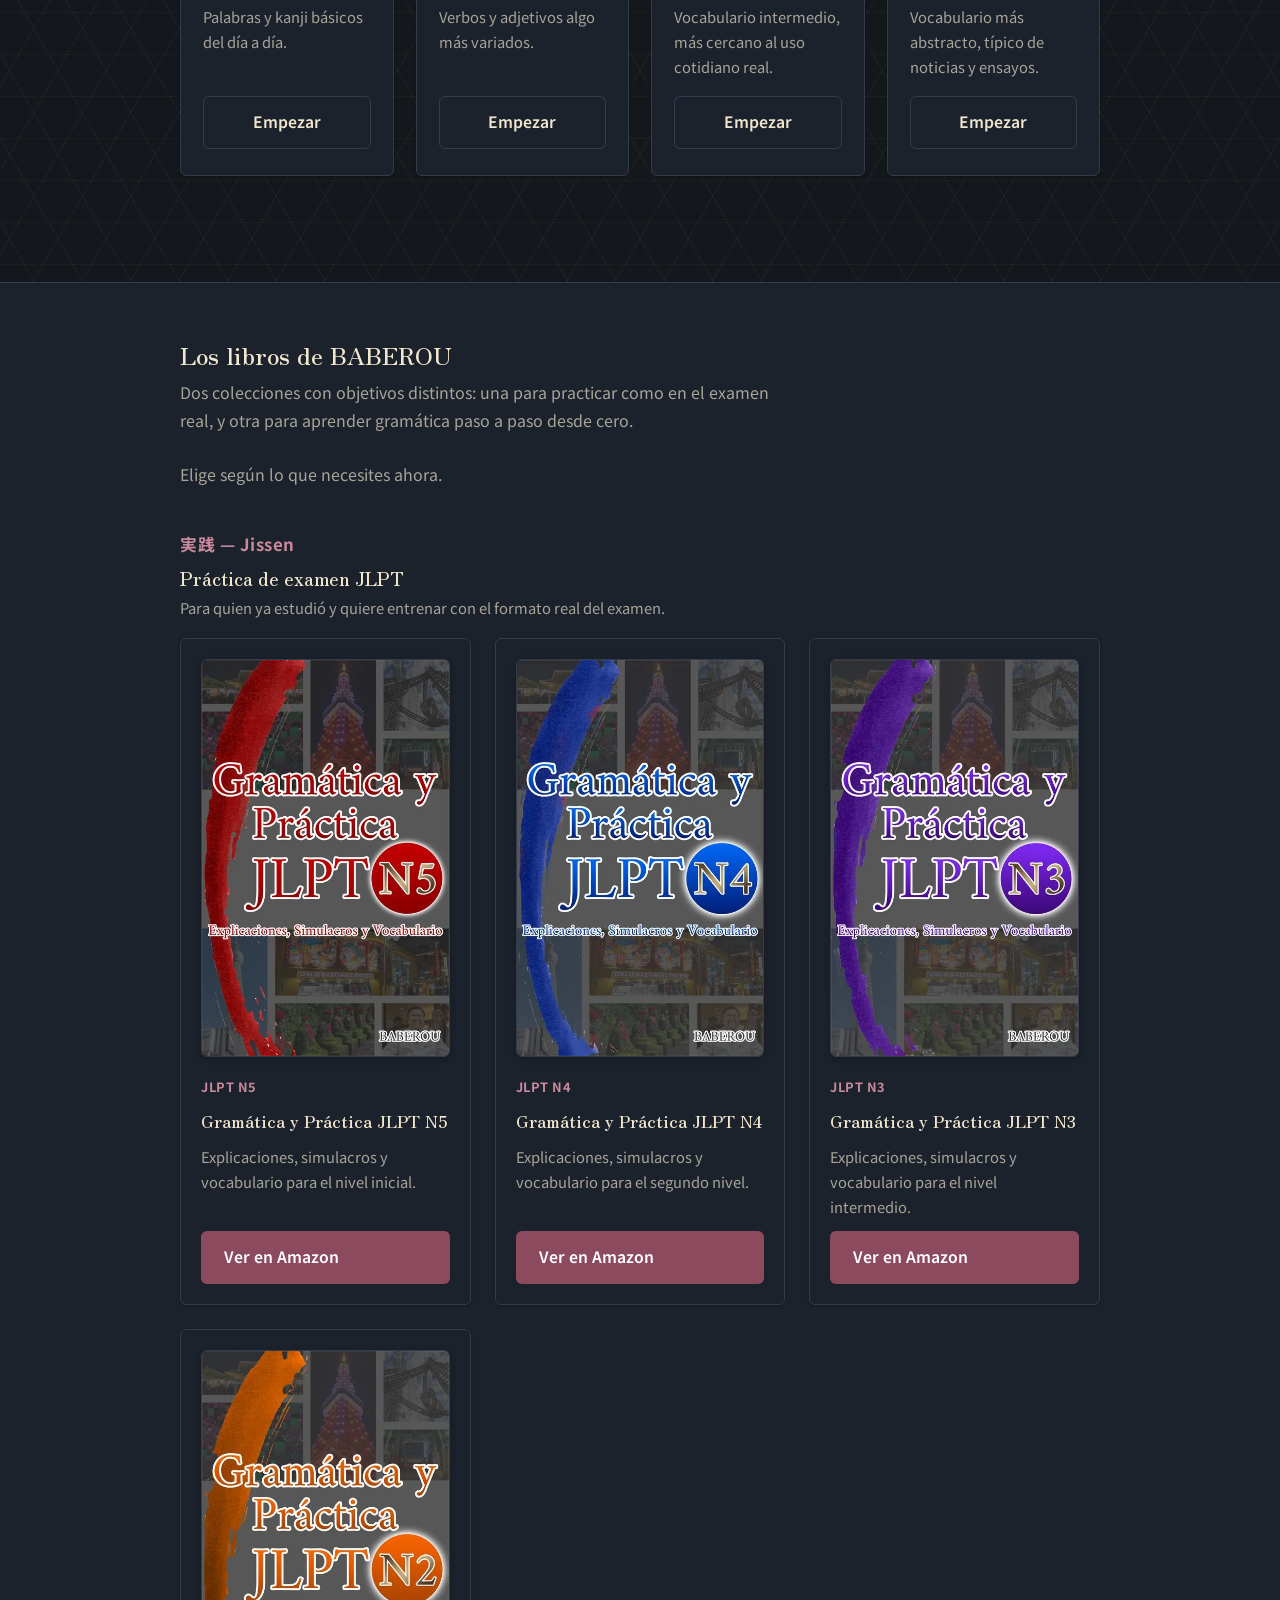
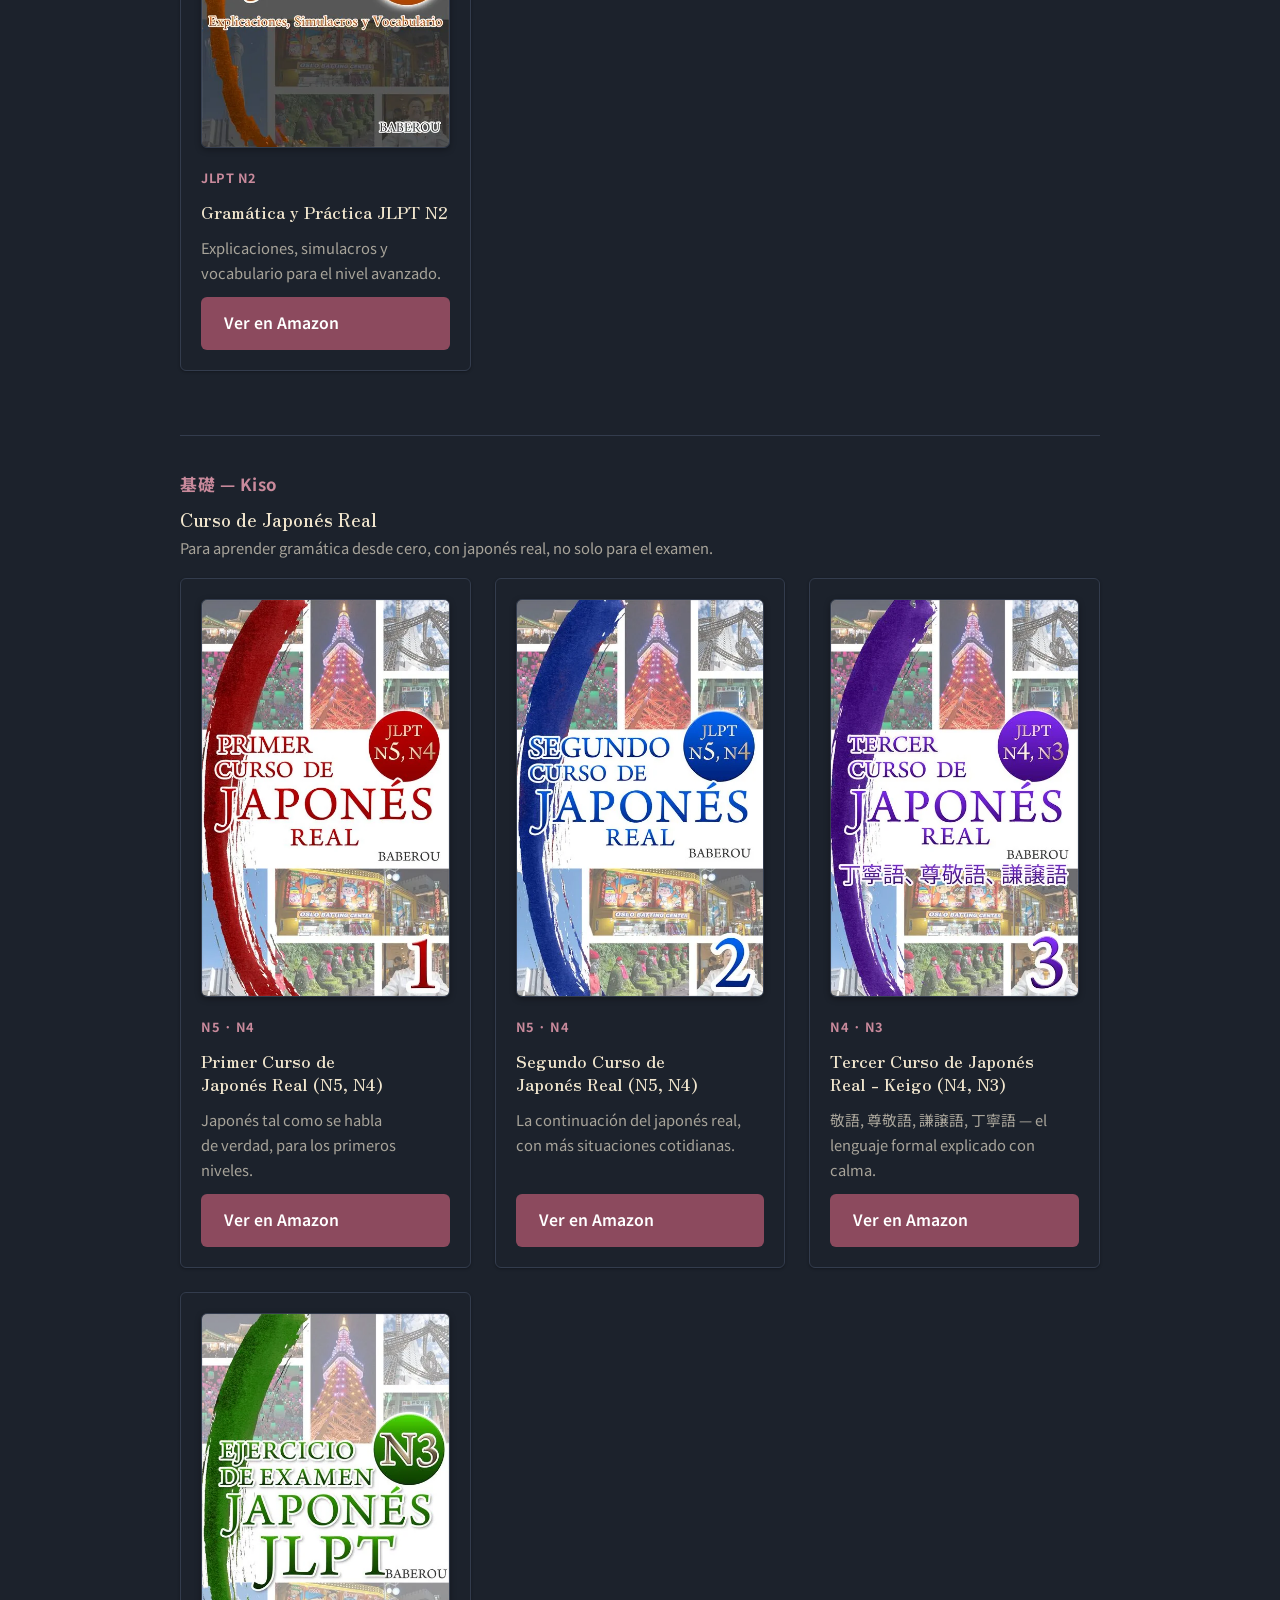
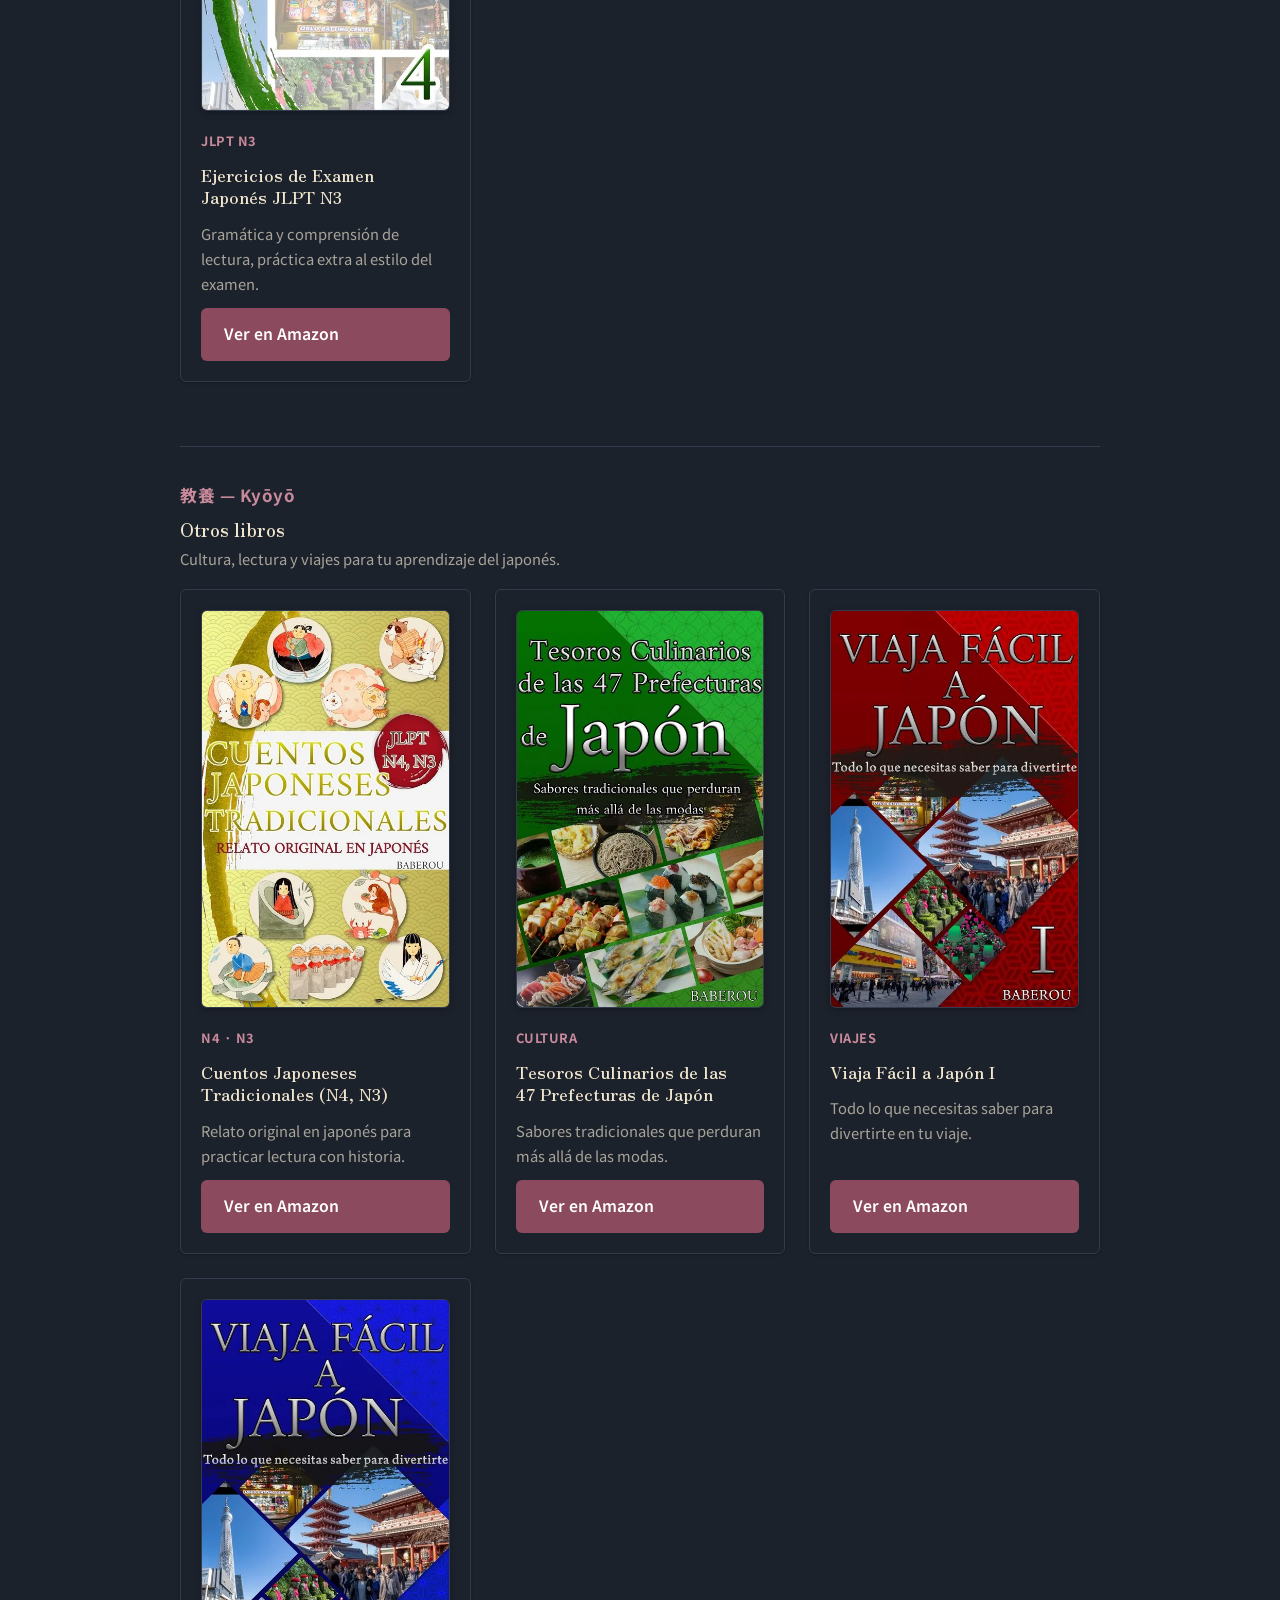
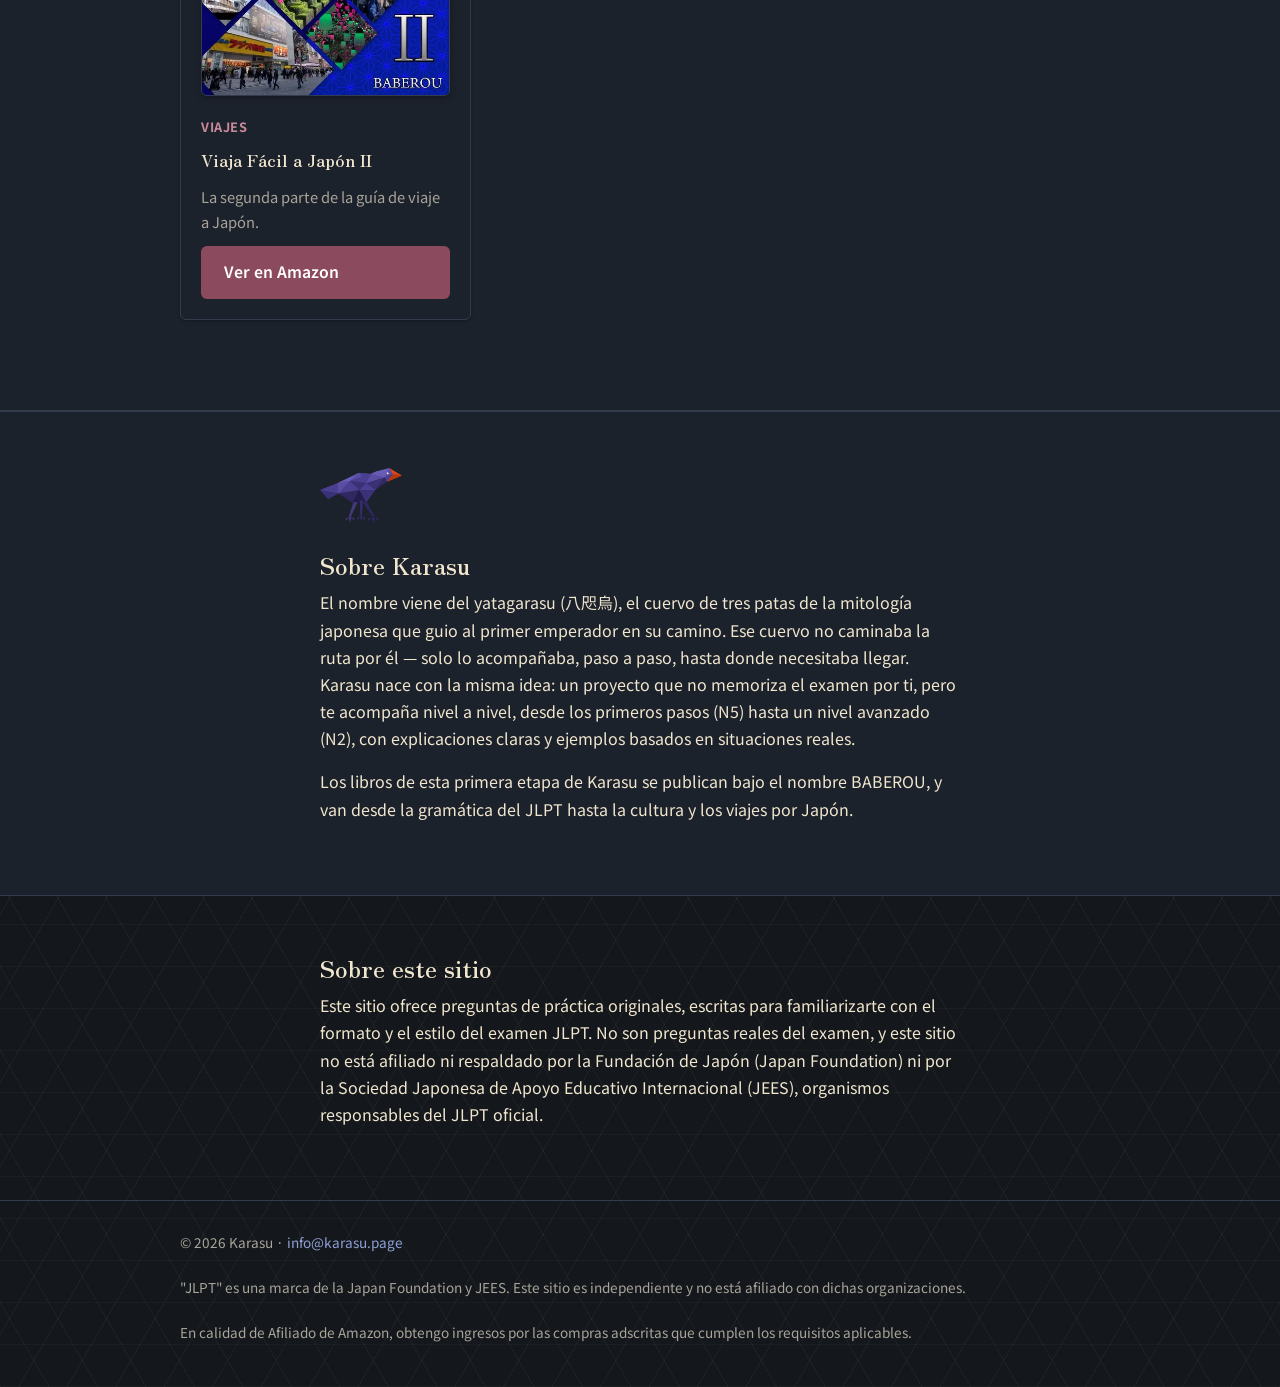
==== commit f95b0a54: "書籍セクションの説明文とCTA文の間に改行を追加" ====
--- a/index.html
+++ b/index.html
@@ -195,7 +195,9 @@
     <p class="section-sub">
       Dos colecciones con objetivos distintos: una para practicar como en
       el examen real, y otra para aprender gramática paso a paso desde
-      cero. Elige según lo que necesites ahora.
+      cero.
+      <br /><br />
+      Elige según lo que necesites ahora.
     </p>
 
     <div class="book-category">
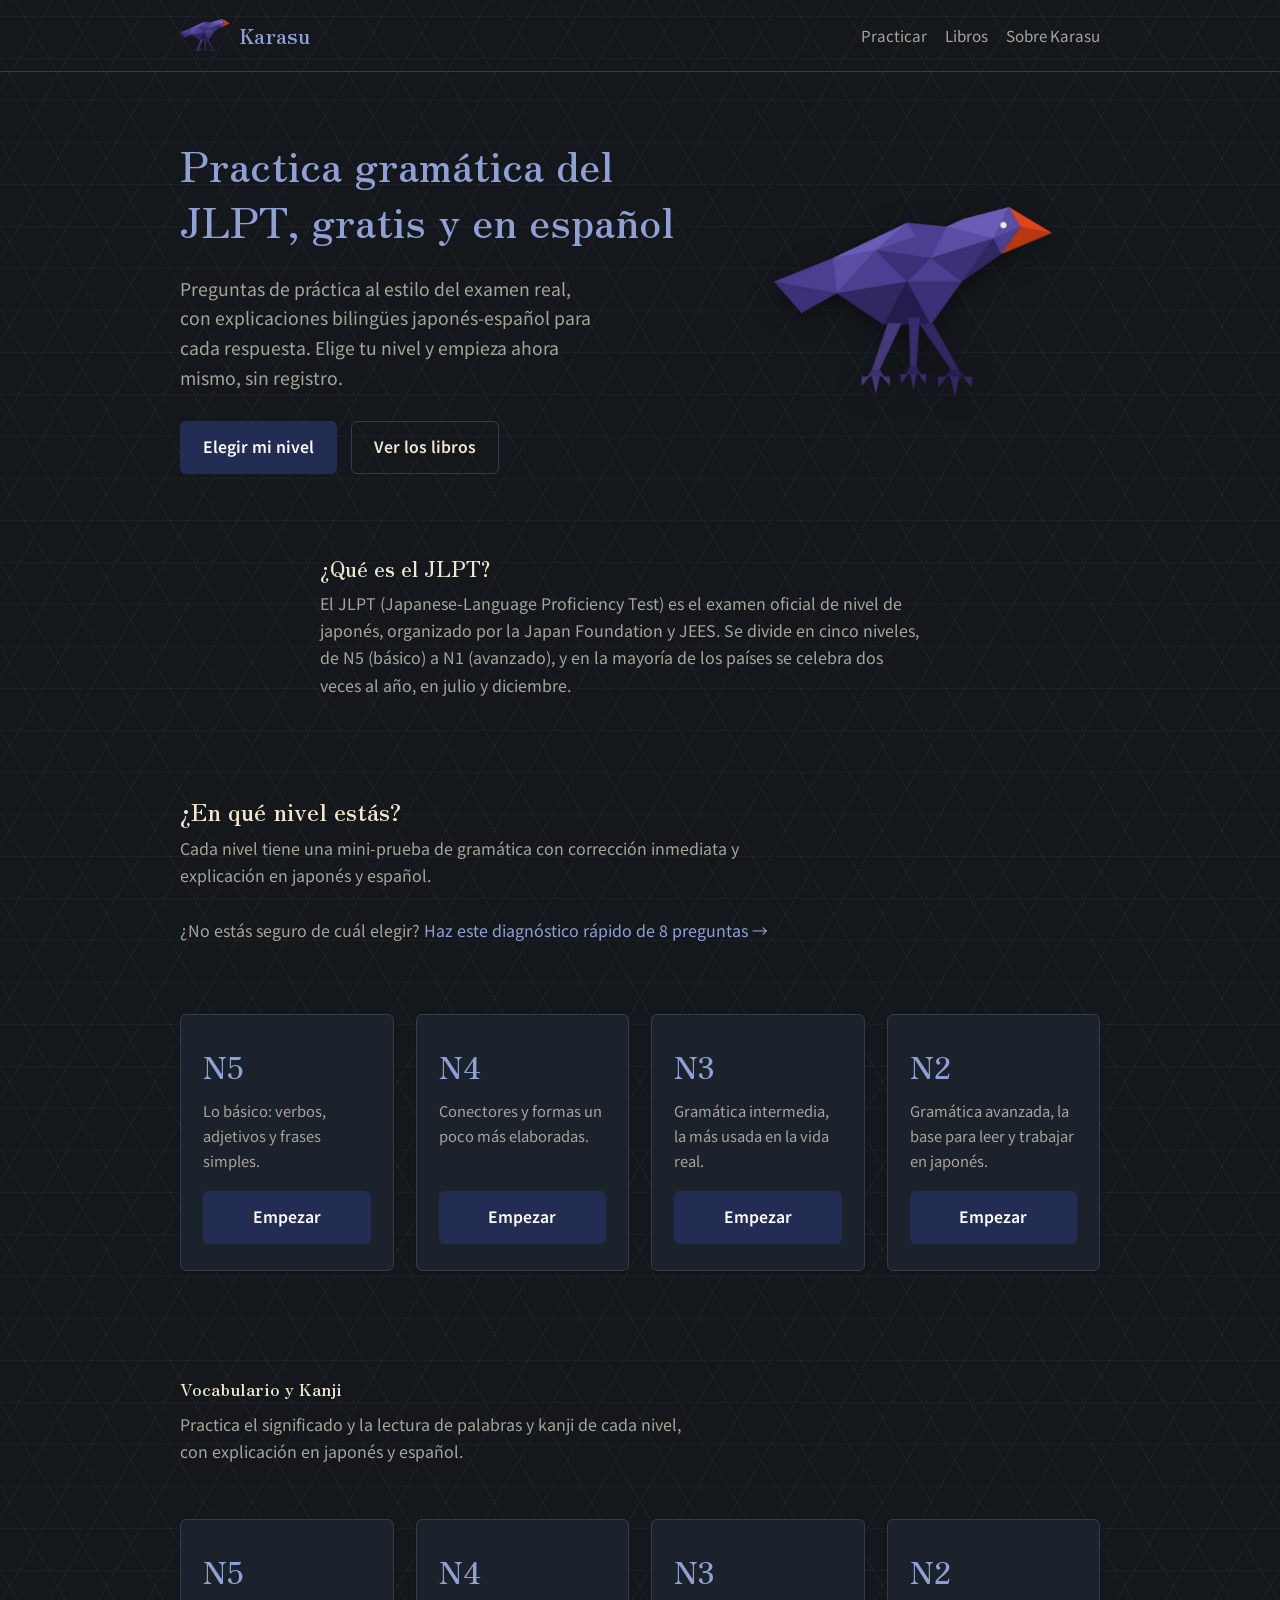
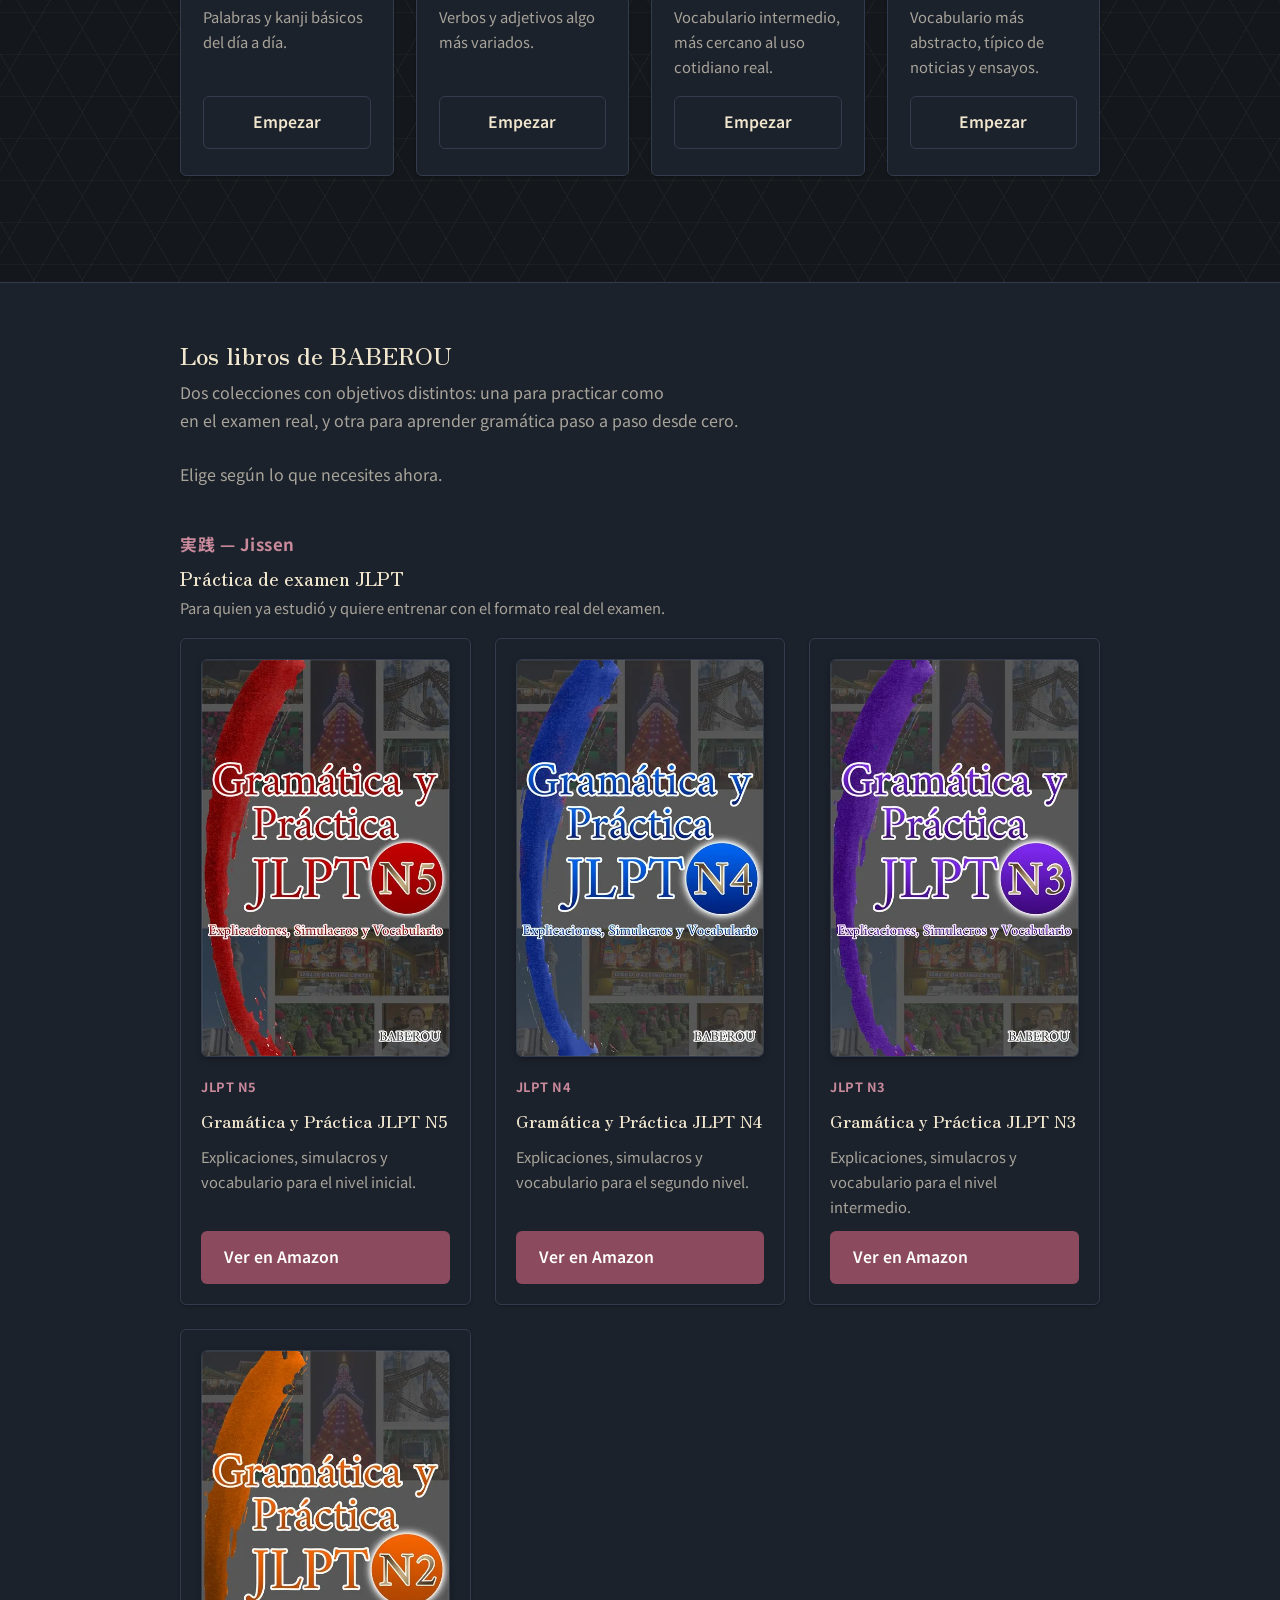
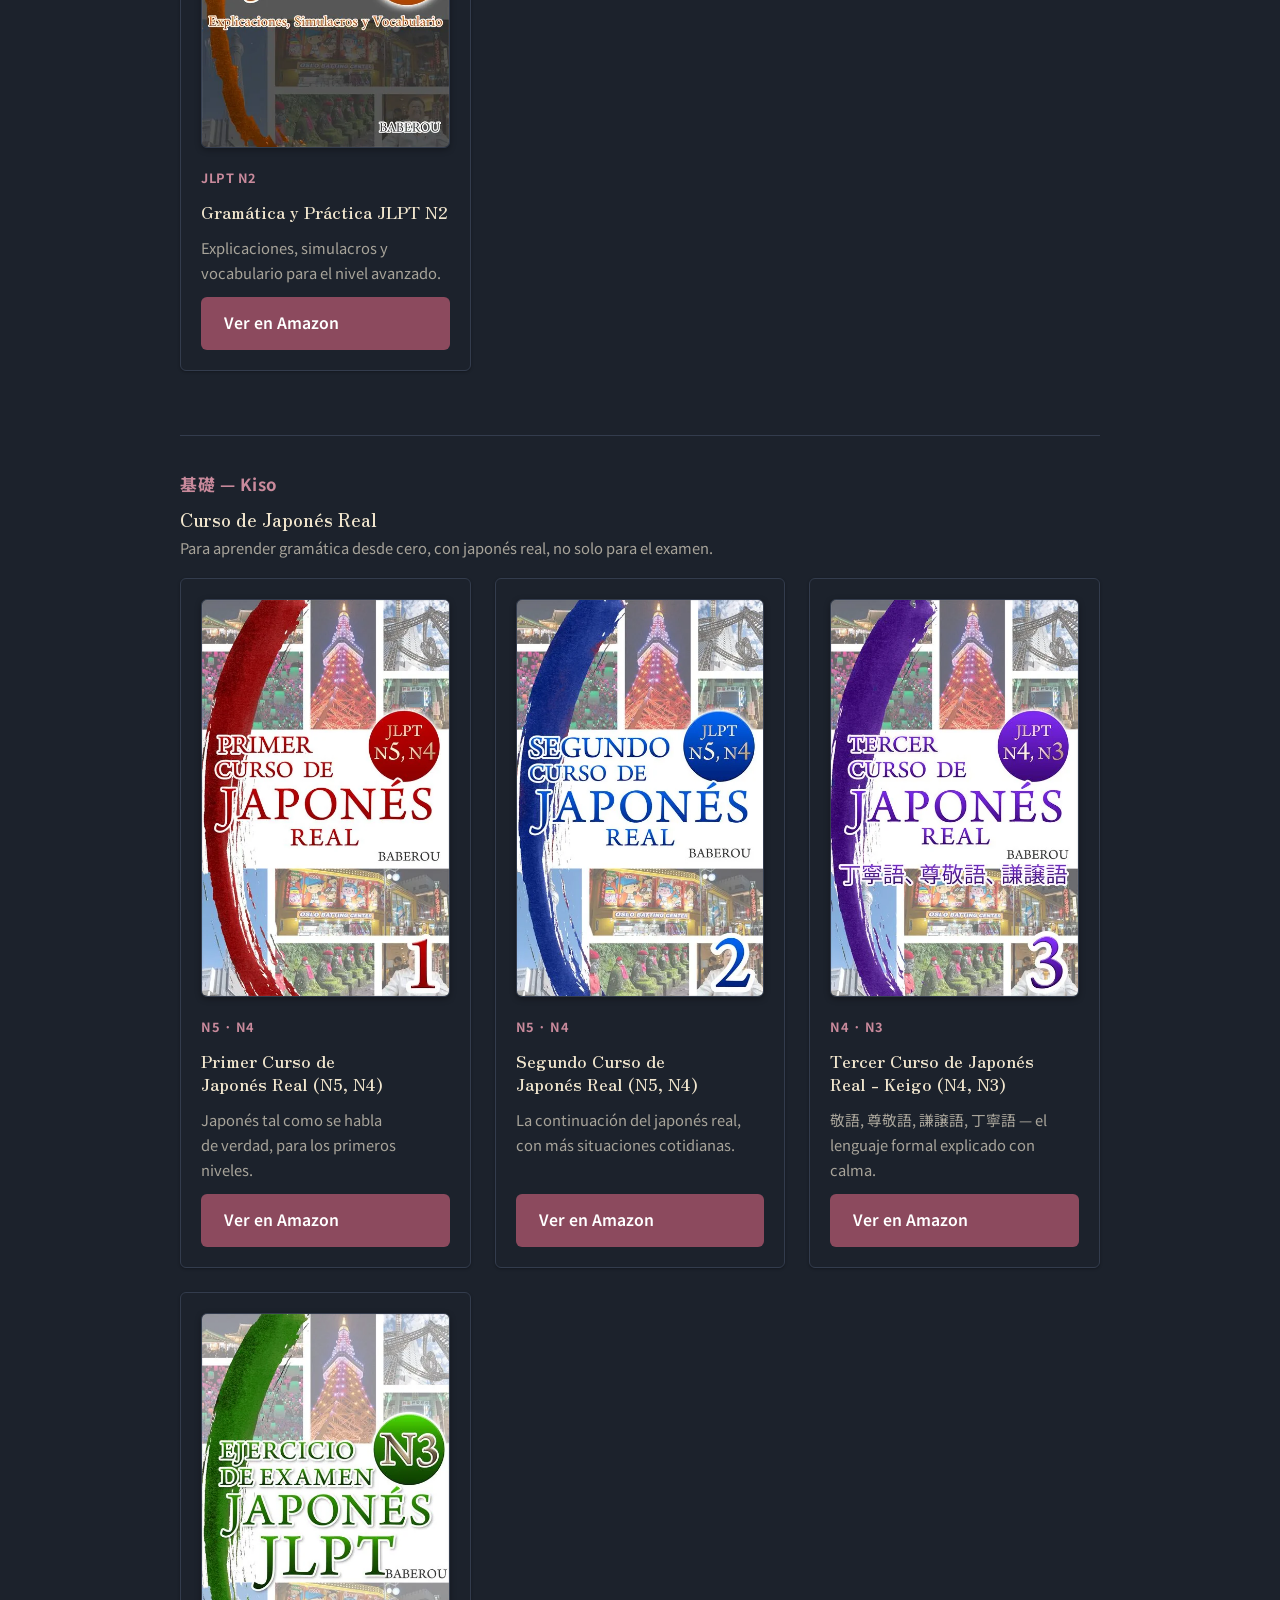
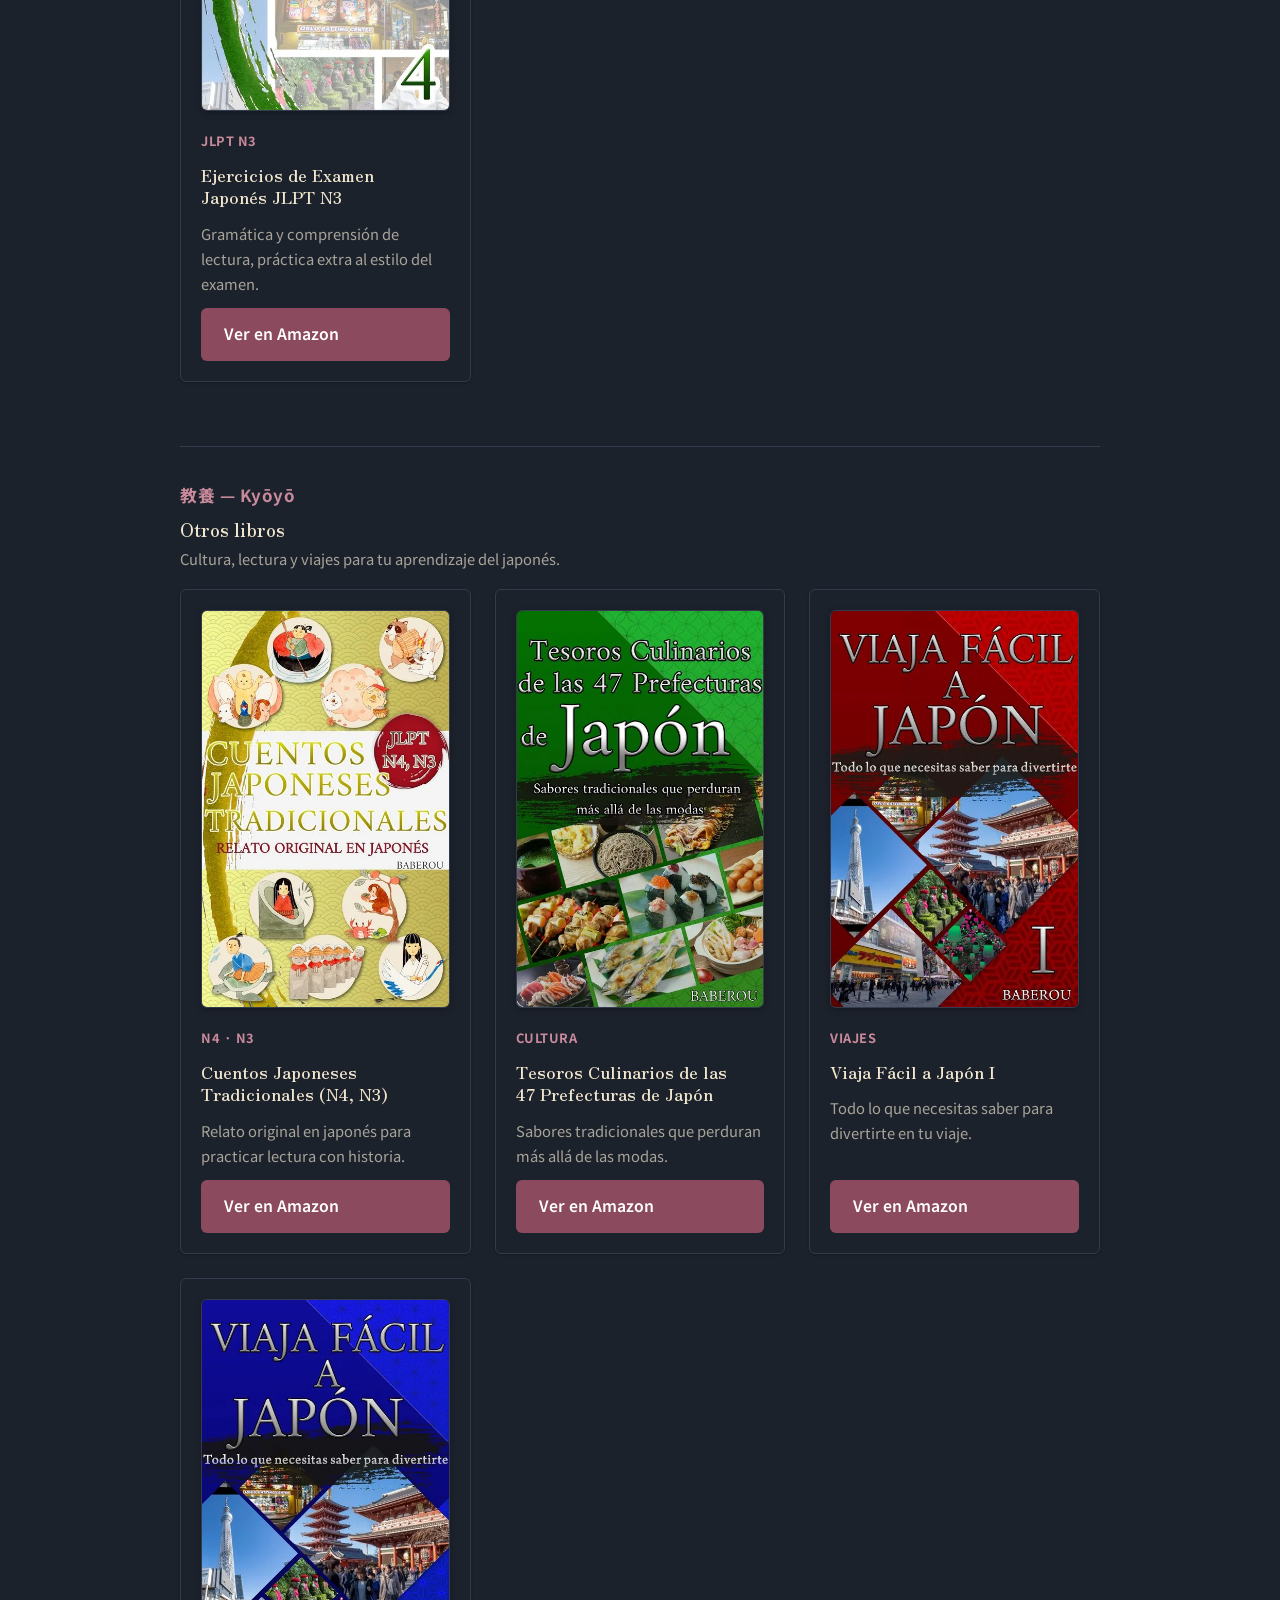
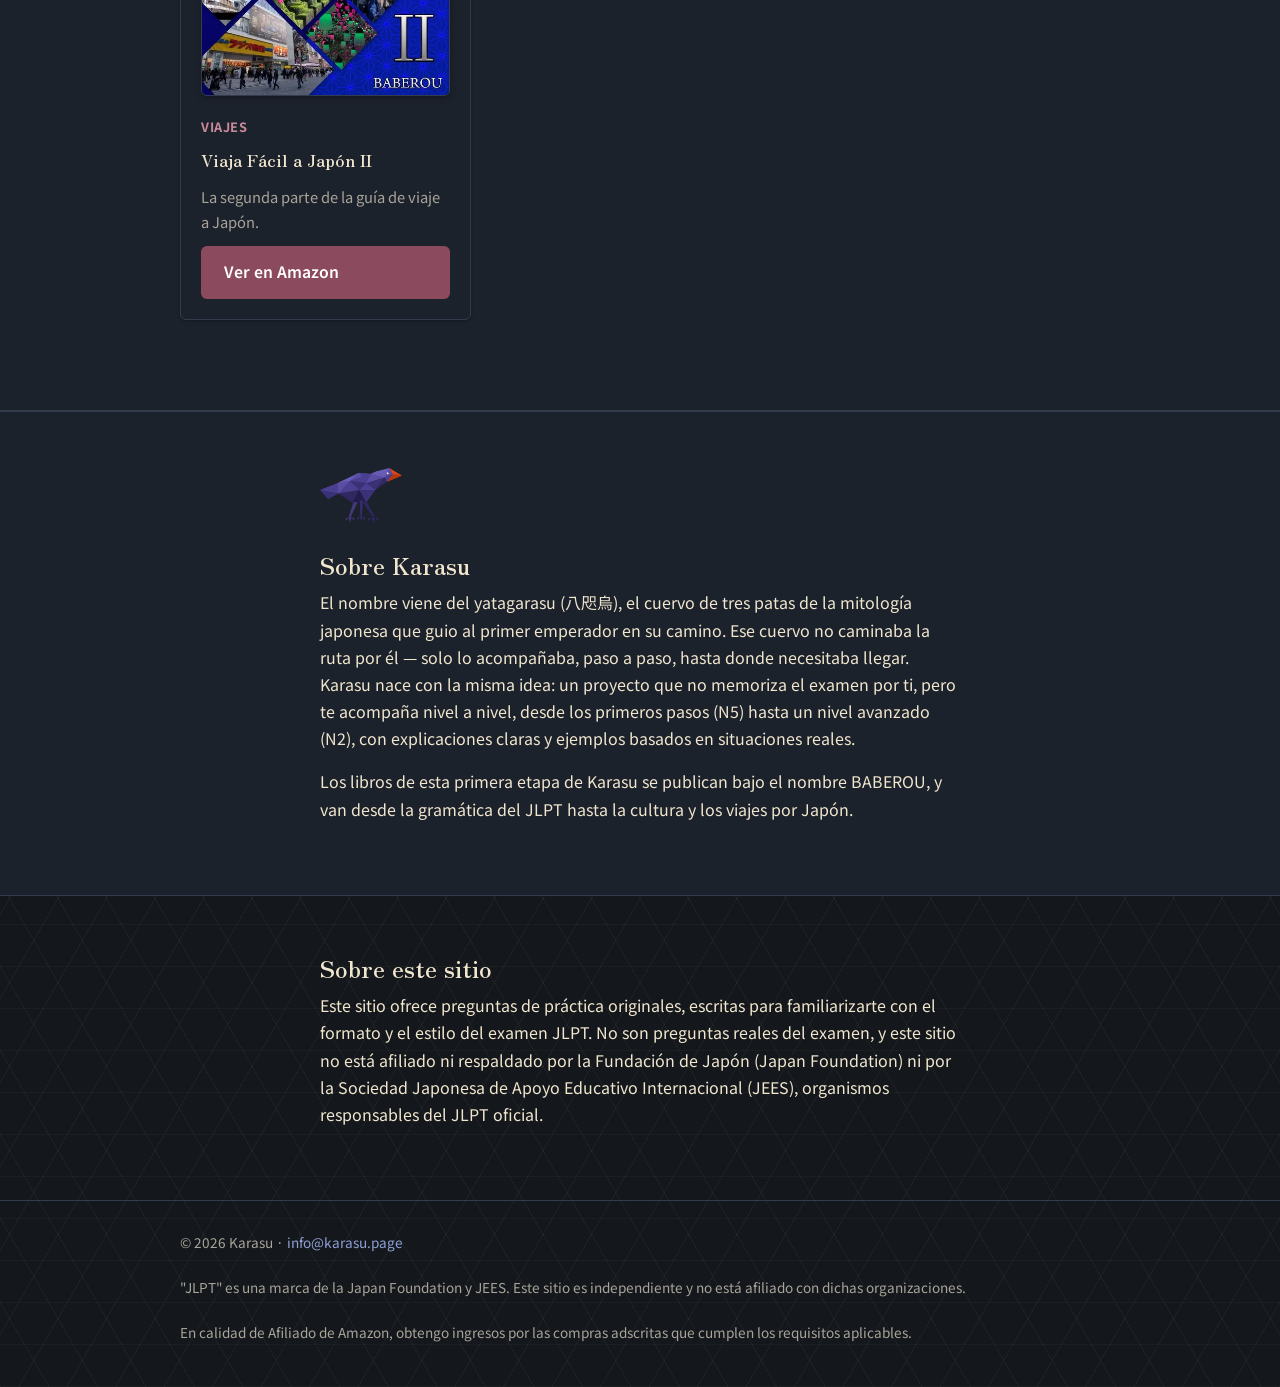
==== commit 45ca6720: "「examen real」も分断されないよう追加でノーブレークスペースを適用" ====
--- a/index.html
+++ b/index.html
@@ -193,9 +193,9 @@
   <div class="wrap">
     <h2 class="section-title">Los libros de BABEROU</h2>
     <p class="section-sub">
-      Dos colecciones con objetivos distintos: una para practicar como en
-      el examen real, y otra para aprender gramática paso a paso desde
-      cero.
+      Dos colecciones con objetivos distintos: una para practicar como
+      en&nbsp;el&nbsp;examen&nbsp;real, y otra para aprender gramática
+      paso a paso desde cero.
       <br /><br />
       Elige según lo que necesites ahora.
     </p>
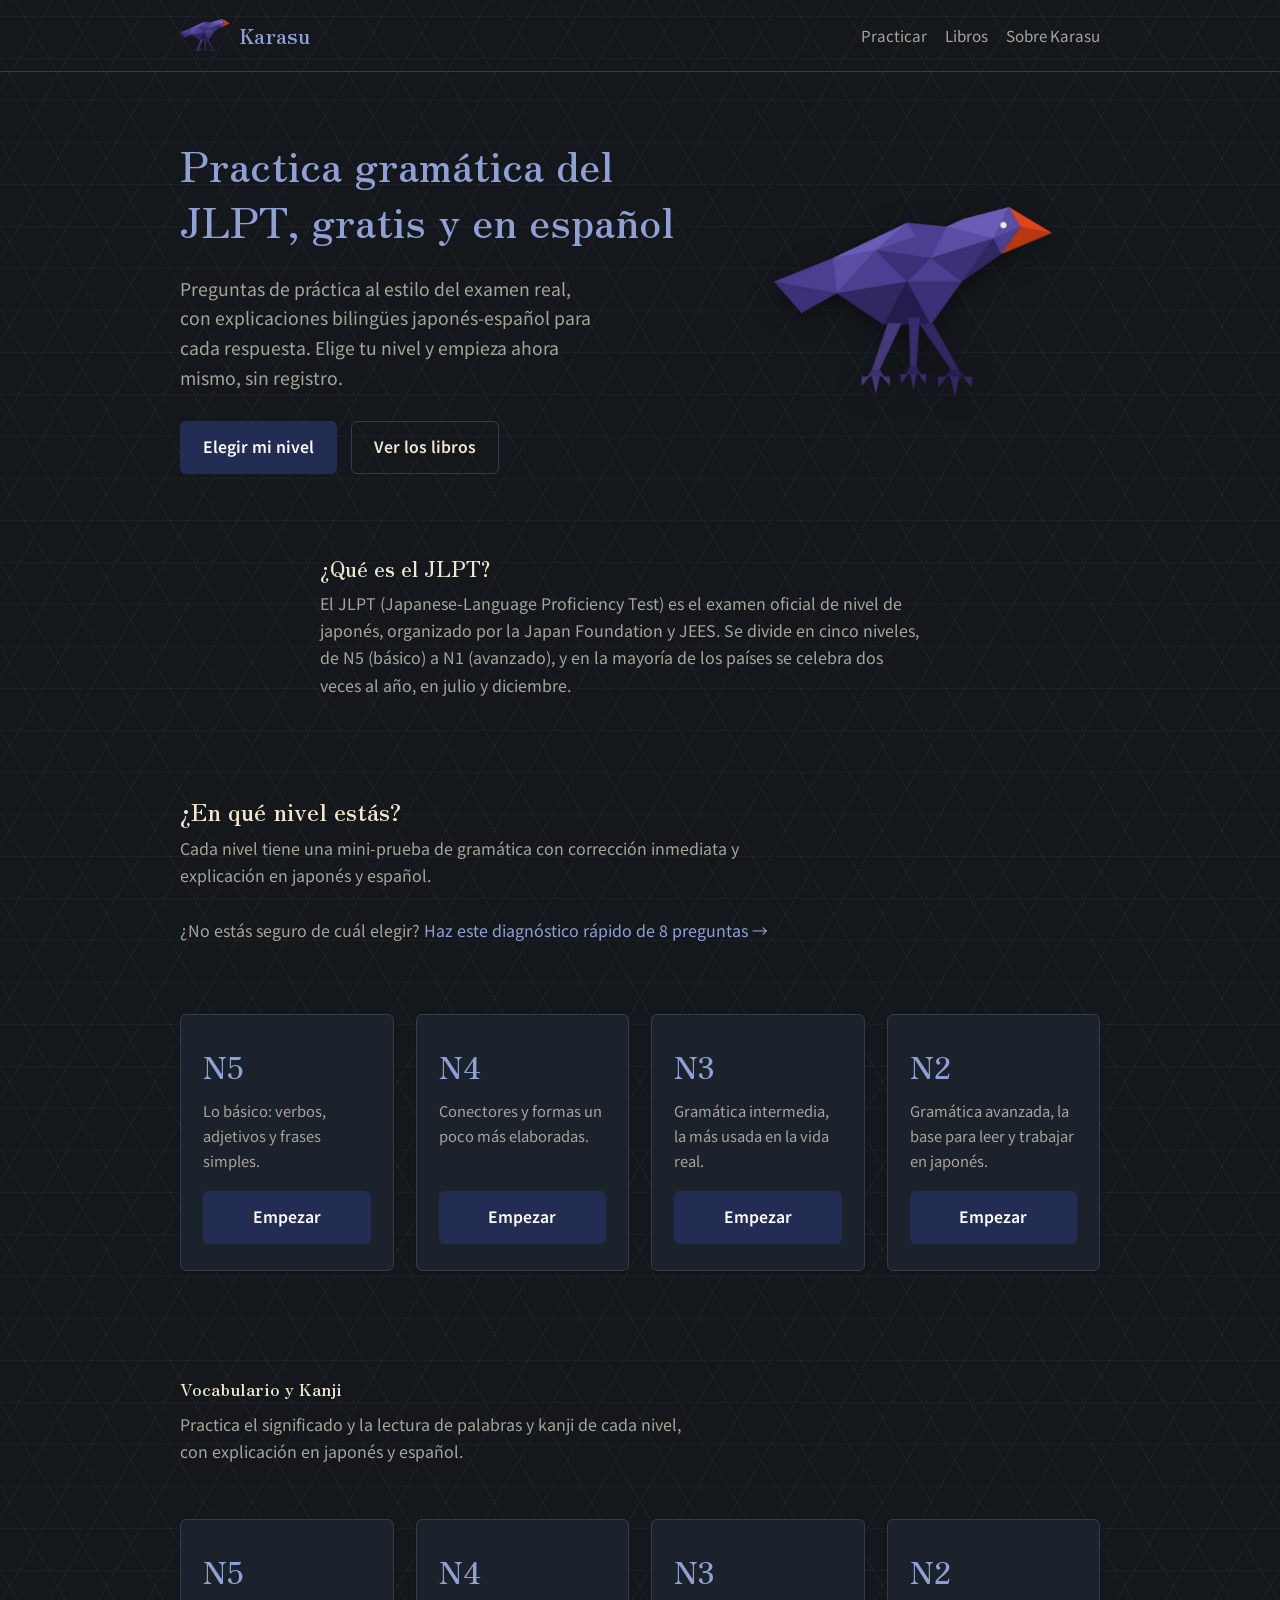
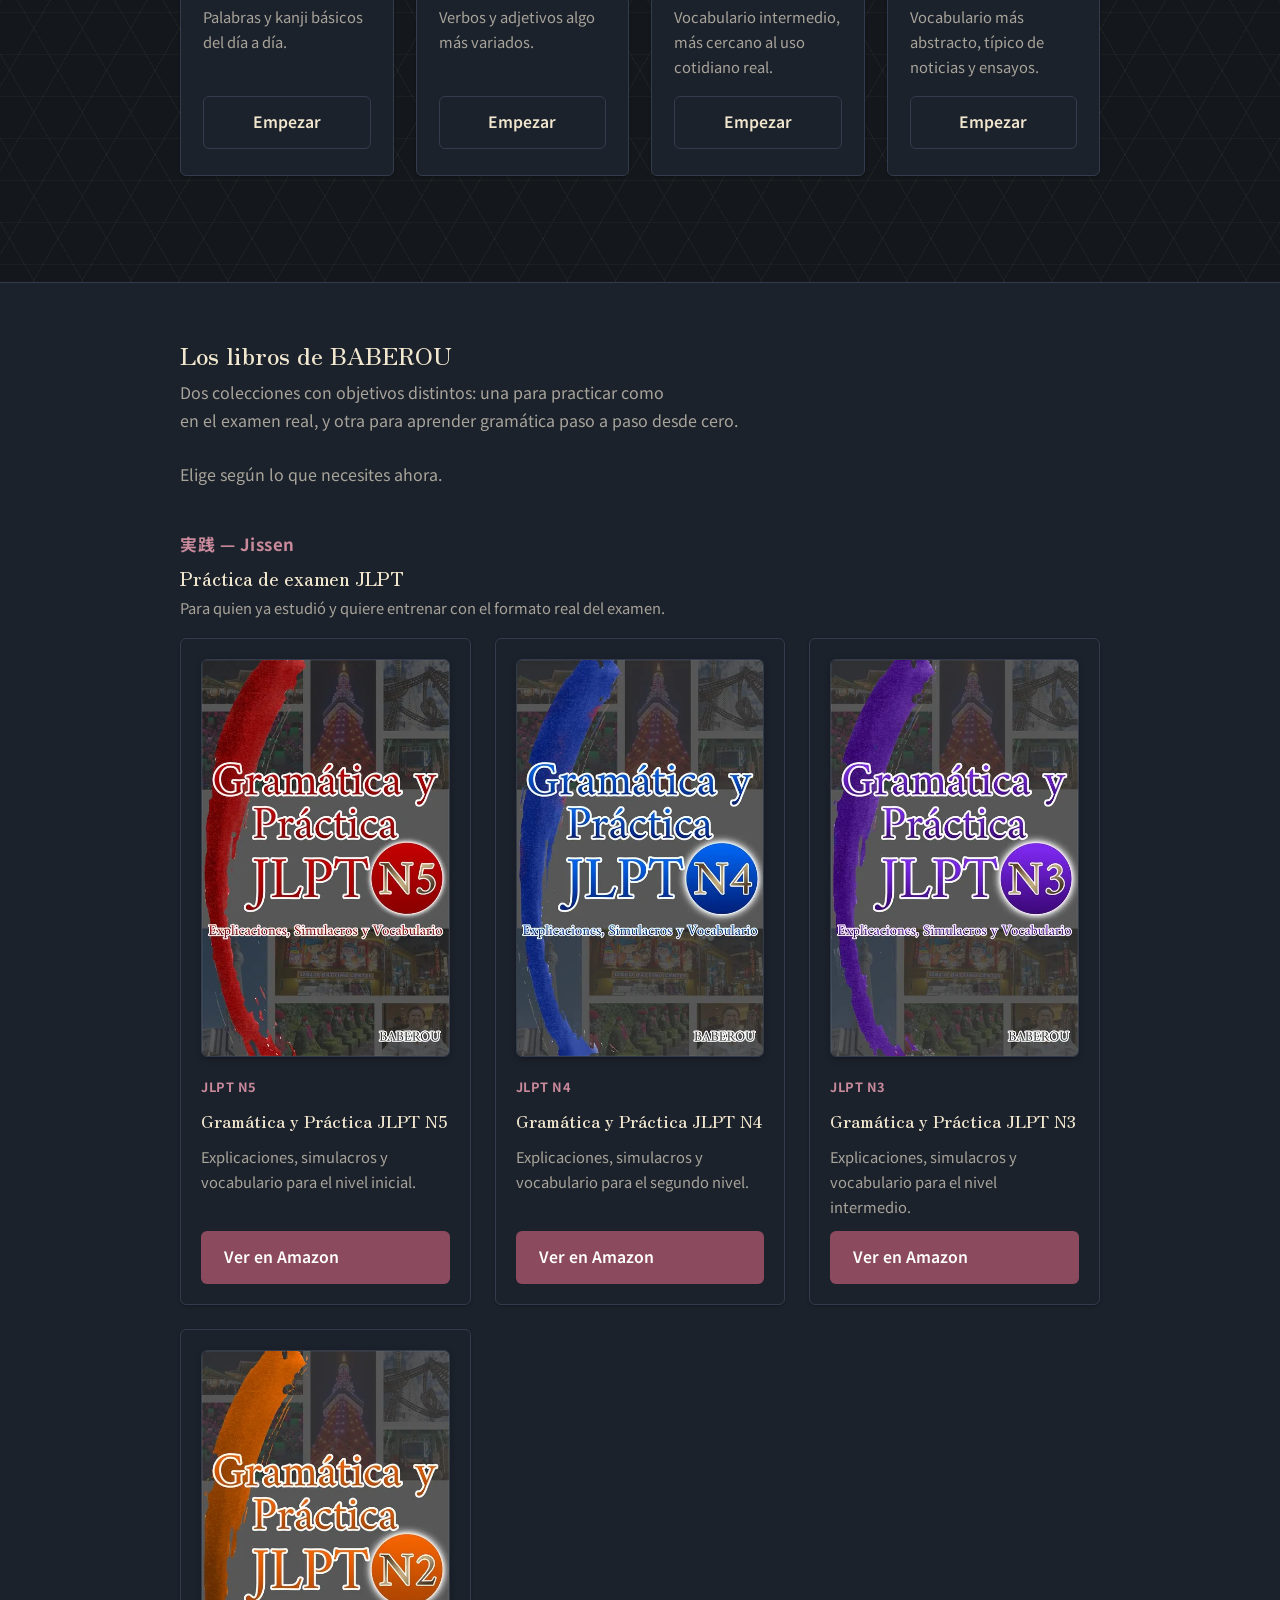
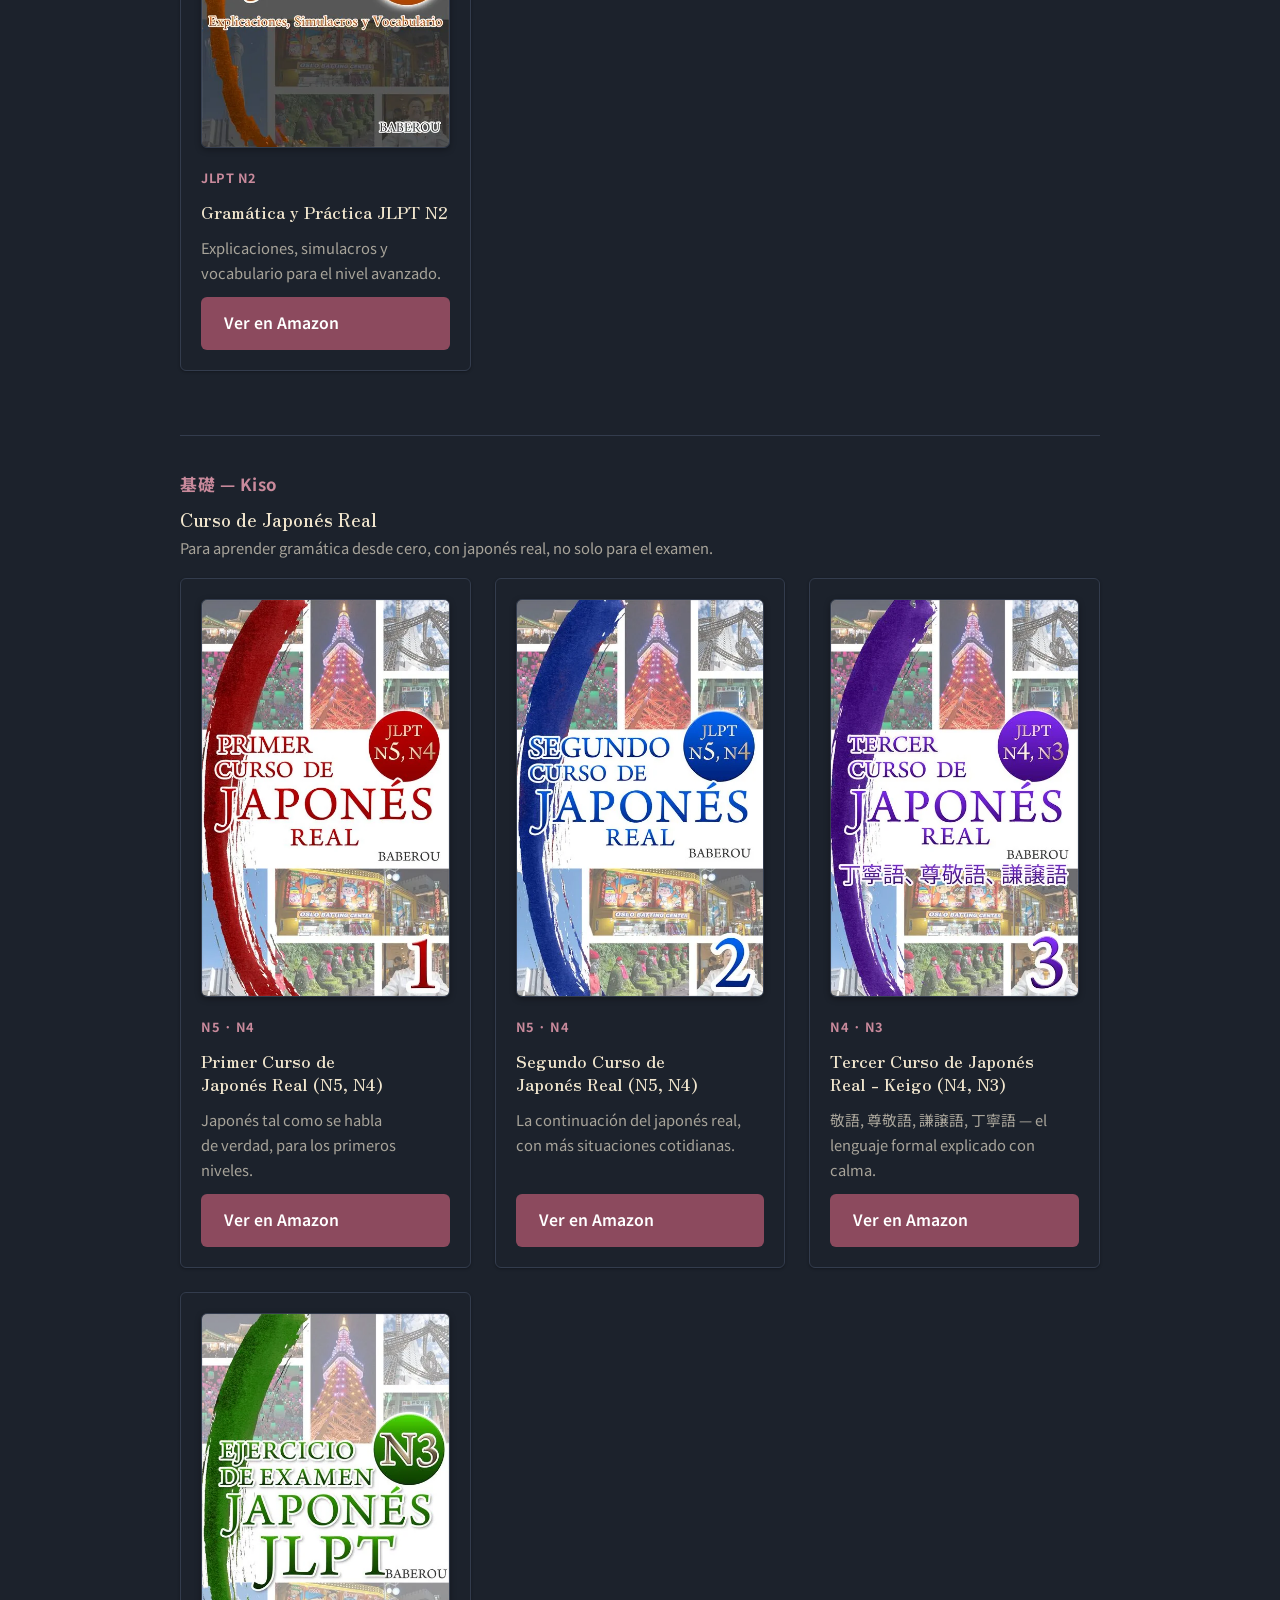
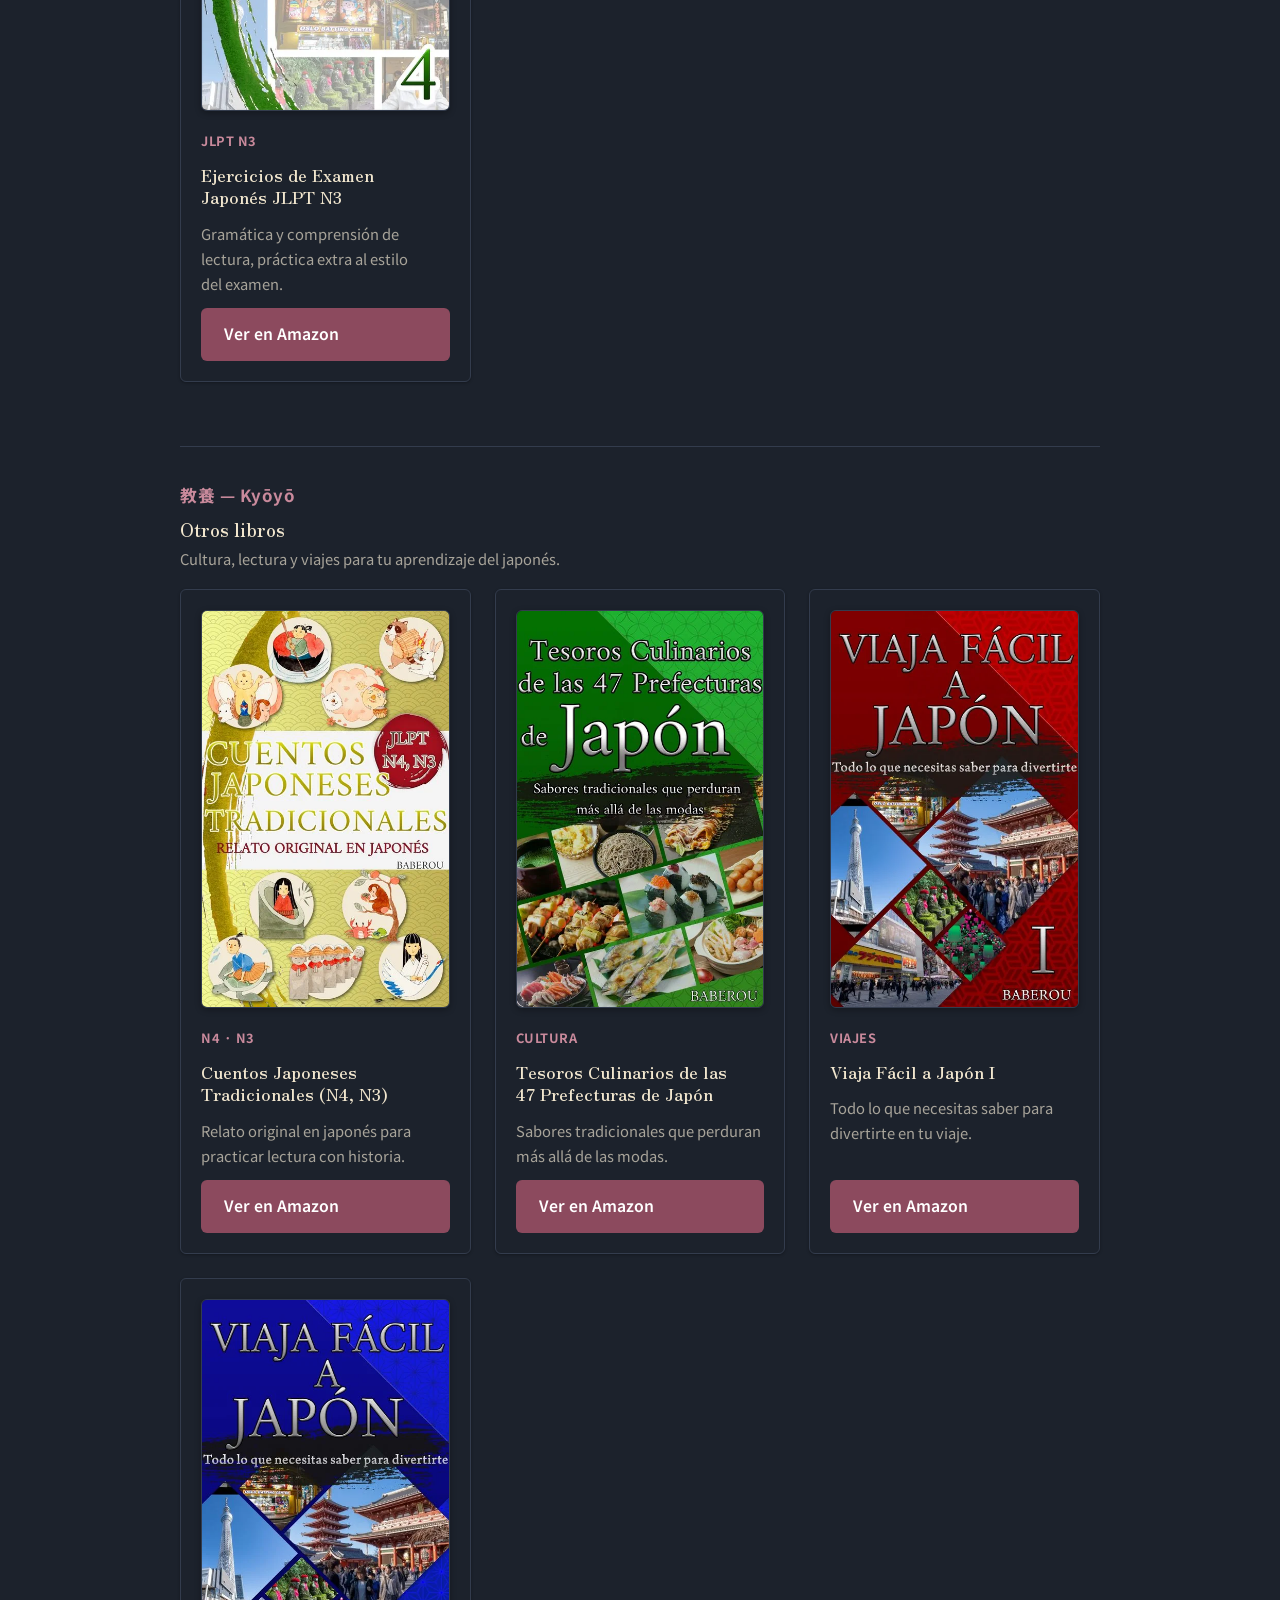
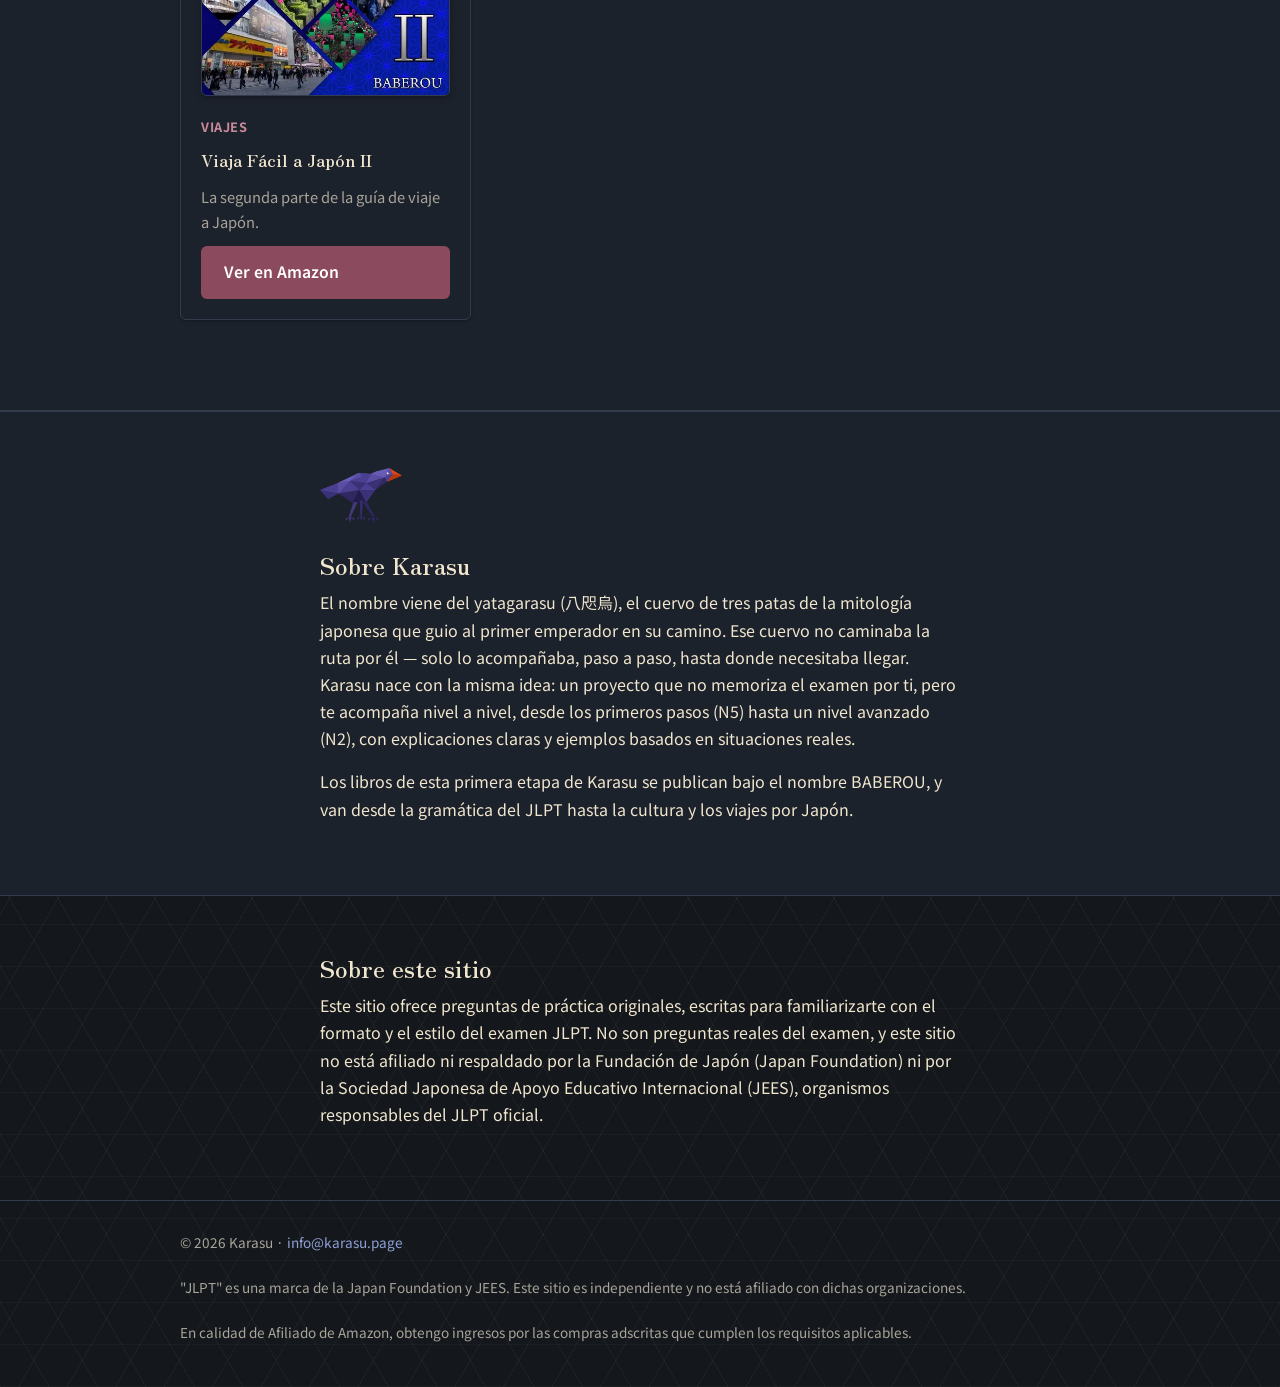
==== commit d4684eb9: "同じパターン（短い前置詞の行末孤立）を他の箇所にも先回りして適用" ====
--- a/index.html
+++ b/index.html
@@ -329,7 +329,7 @@
           </picture>
           <span class="book-level">JLPT N3</span>
           <h3 data-book-title="ejercicios_n3"></h3>
-          <p>Gramática y comprensión de lectura, práctica extra al estilo del examen.</p>
+          <p>Gramática y comprensión de lectura, práctica extra al estilo del&nbsp;examen.</p>
           <a class="btn btn-accent" data-book="ejercicios_n3" href="#">Ver en Amazon</a>
         </article>
 
@@ -396,7 +396,7 @@
           </picture>
           <span class="book-level">Viajes</span>
           <h3 data-book-title="viaja2"></h3>
-          <p>La segunda parte de la guía de viaje a Japón.</p>
+          <p>La segunda parte de la guía de viaje a&nbsp;Japón.</p>
           <a class="btn btn-accent" data-book="viaja2" href="#">Ver en Amazon</a>
         </article>
 
@@ -426,7 +426,7 @@
     <p>
       Los libros de esta primera etapa de Karasu se publican bajo el
       nombre BABEROU, y van desde la gramática del JLPT hasta la
-      cultura y los viajes por Japón.
+      cultura y los viajes por&nbsp;Japón.
     </p>
   </div>
 </section>
@@ -437,7 +437,7 @@
     <p>
       Este sitio ofrece preguntas de práctica originales, escritas para
       familiarizarte con el formato y el estilo del examen JLPT. No son
-      preguntas reales del examen, y este sitio no está afiliado ni
+      preguntas reales del&nbsp;examen, y este sitio no está afiliado ni
       respaldado por la Fundación de Japón (Japan Foundation) ni por la
       Sociedad Japonesa de Apoyo Educativo Internacional (JEES), organismos
       responsables del JLPT oficial.
